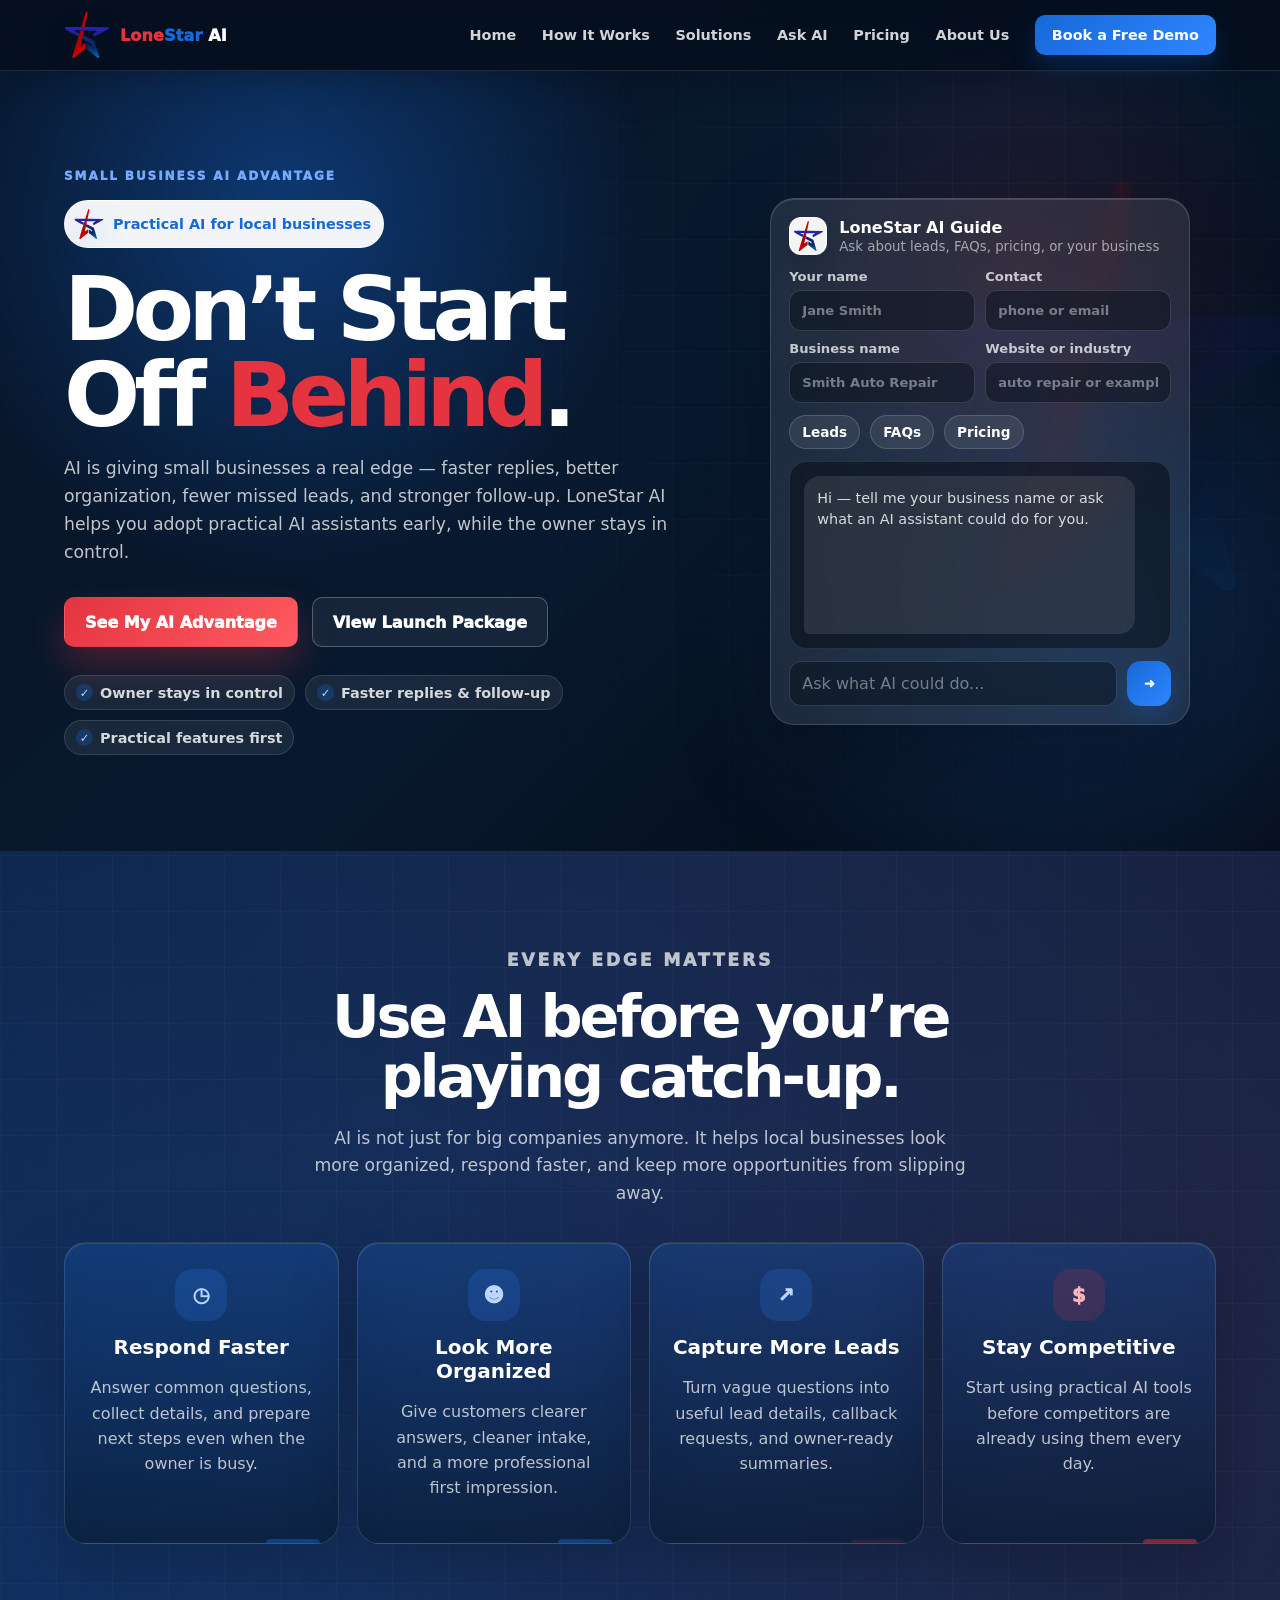
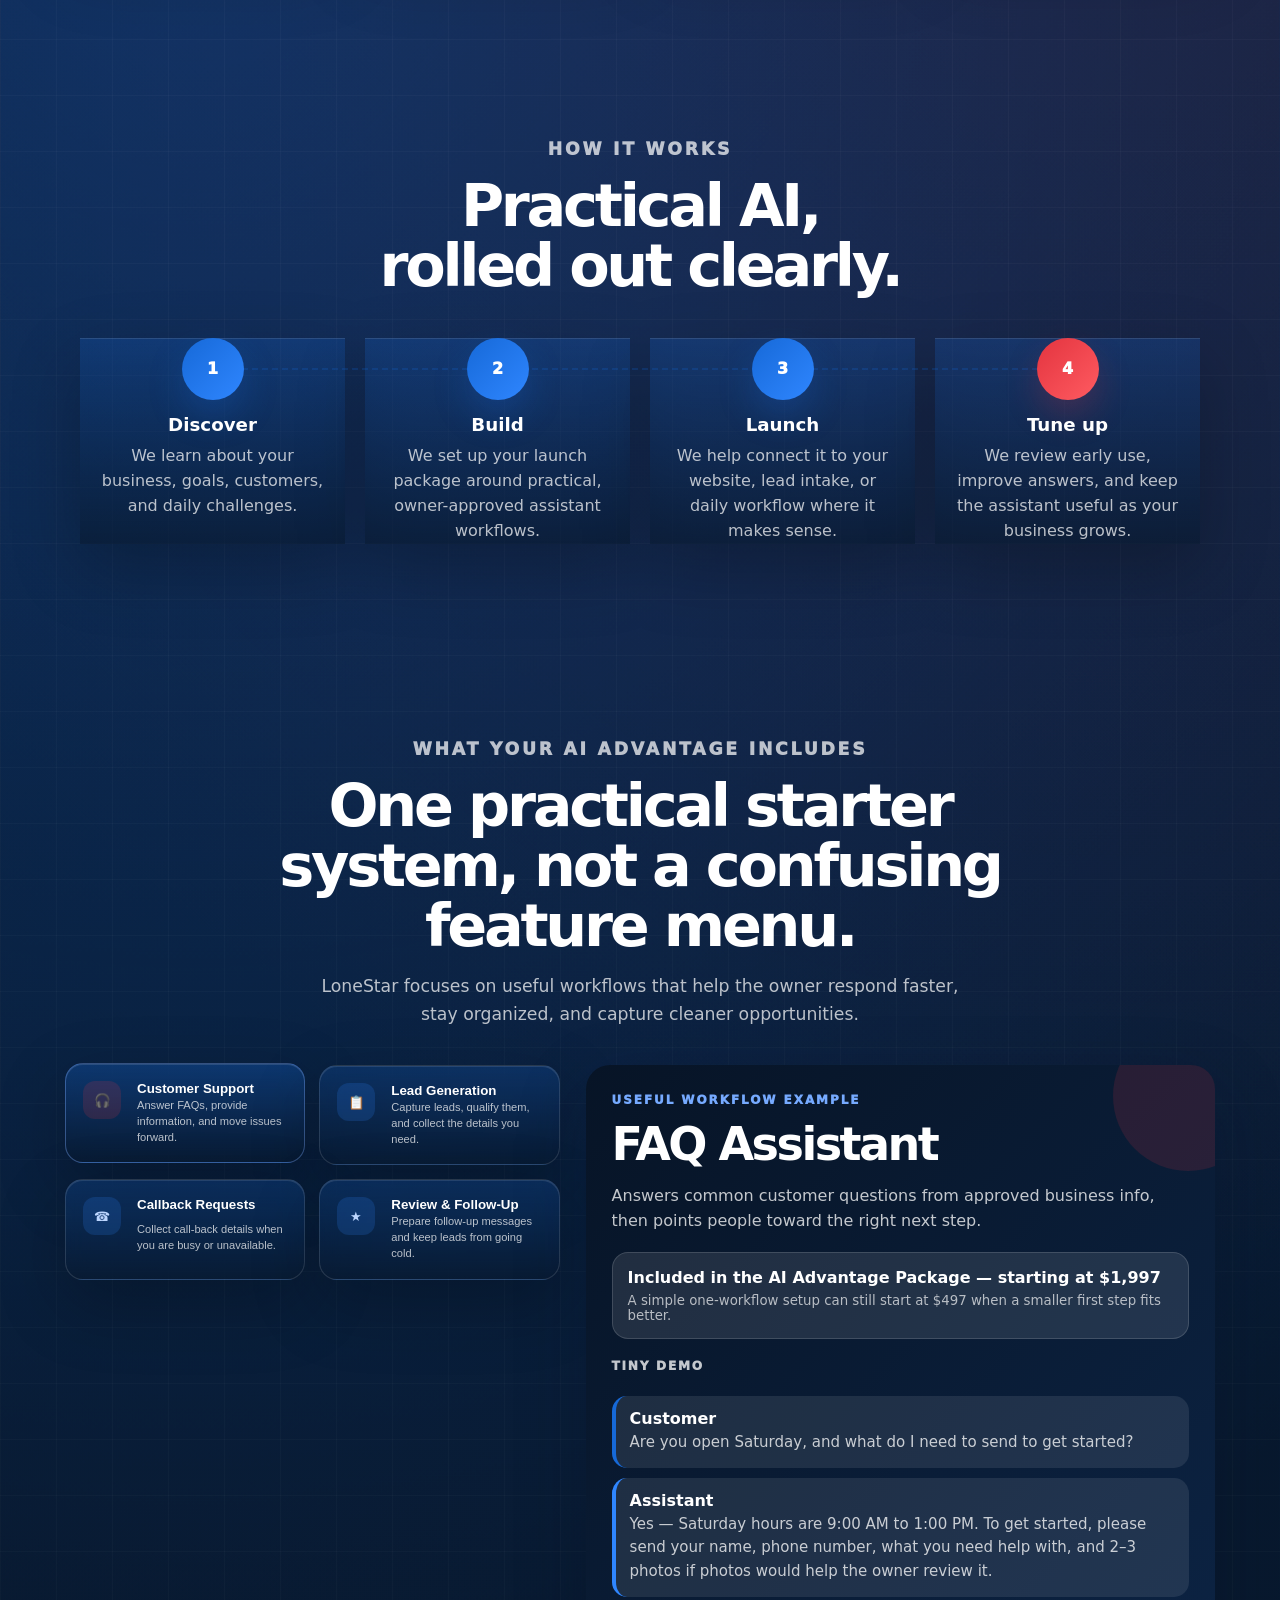
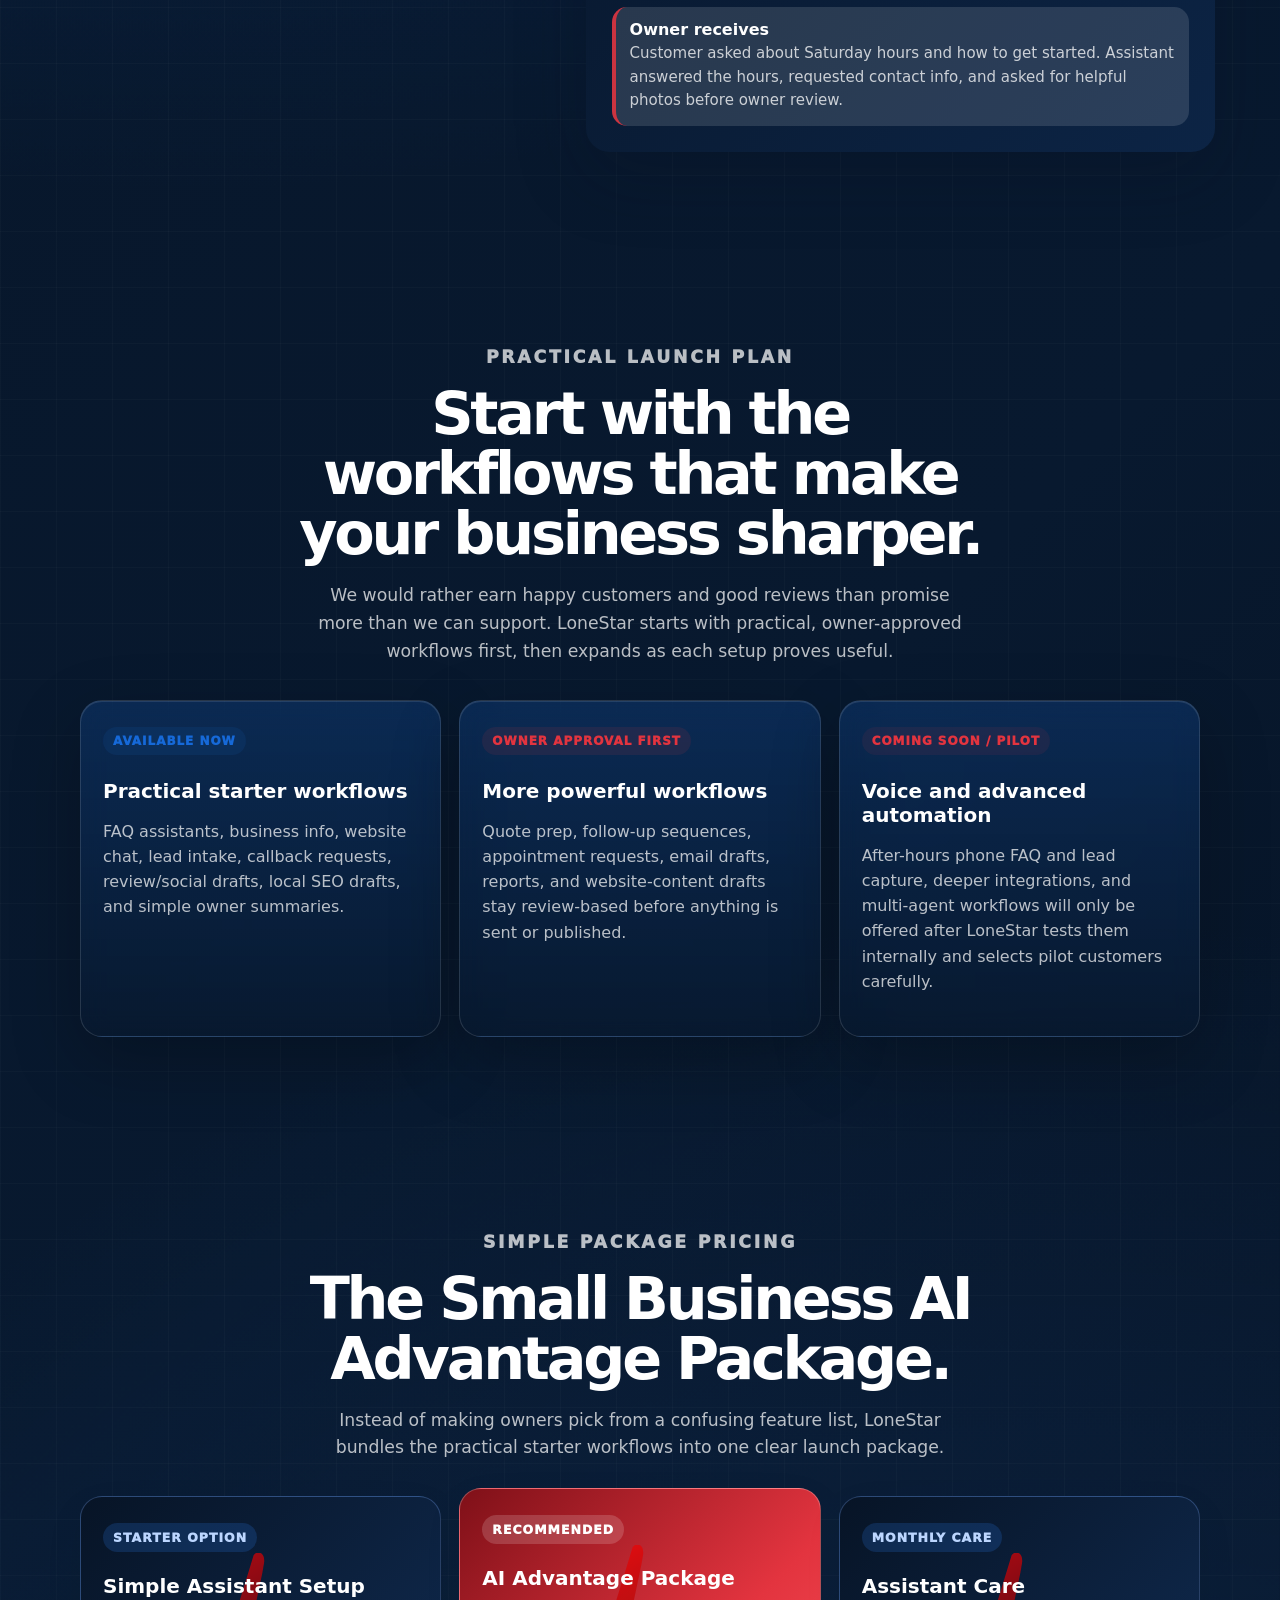
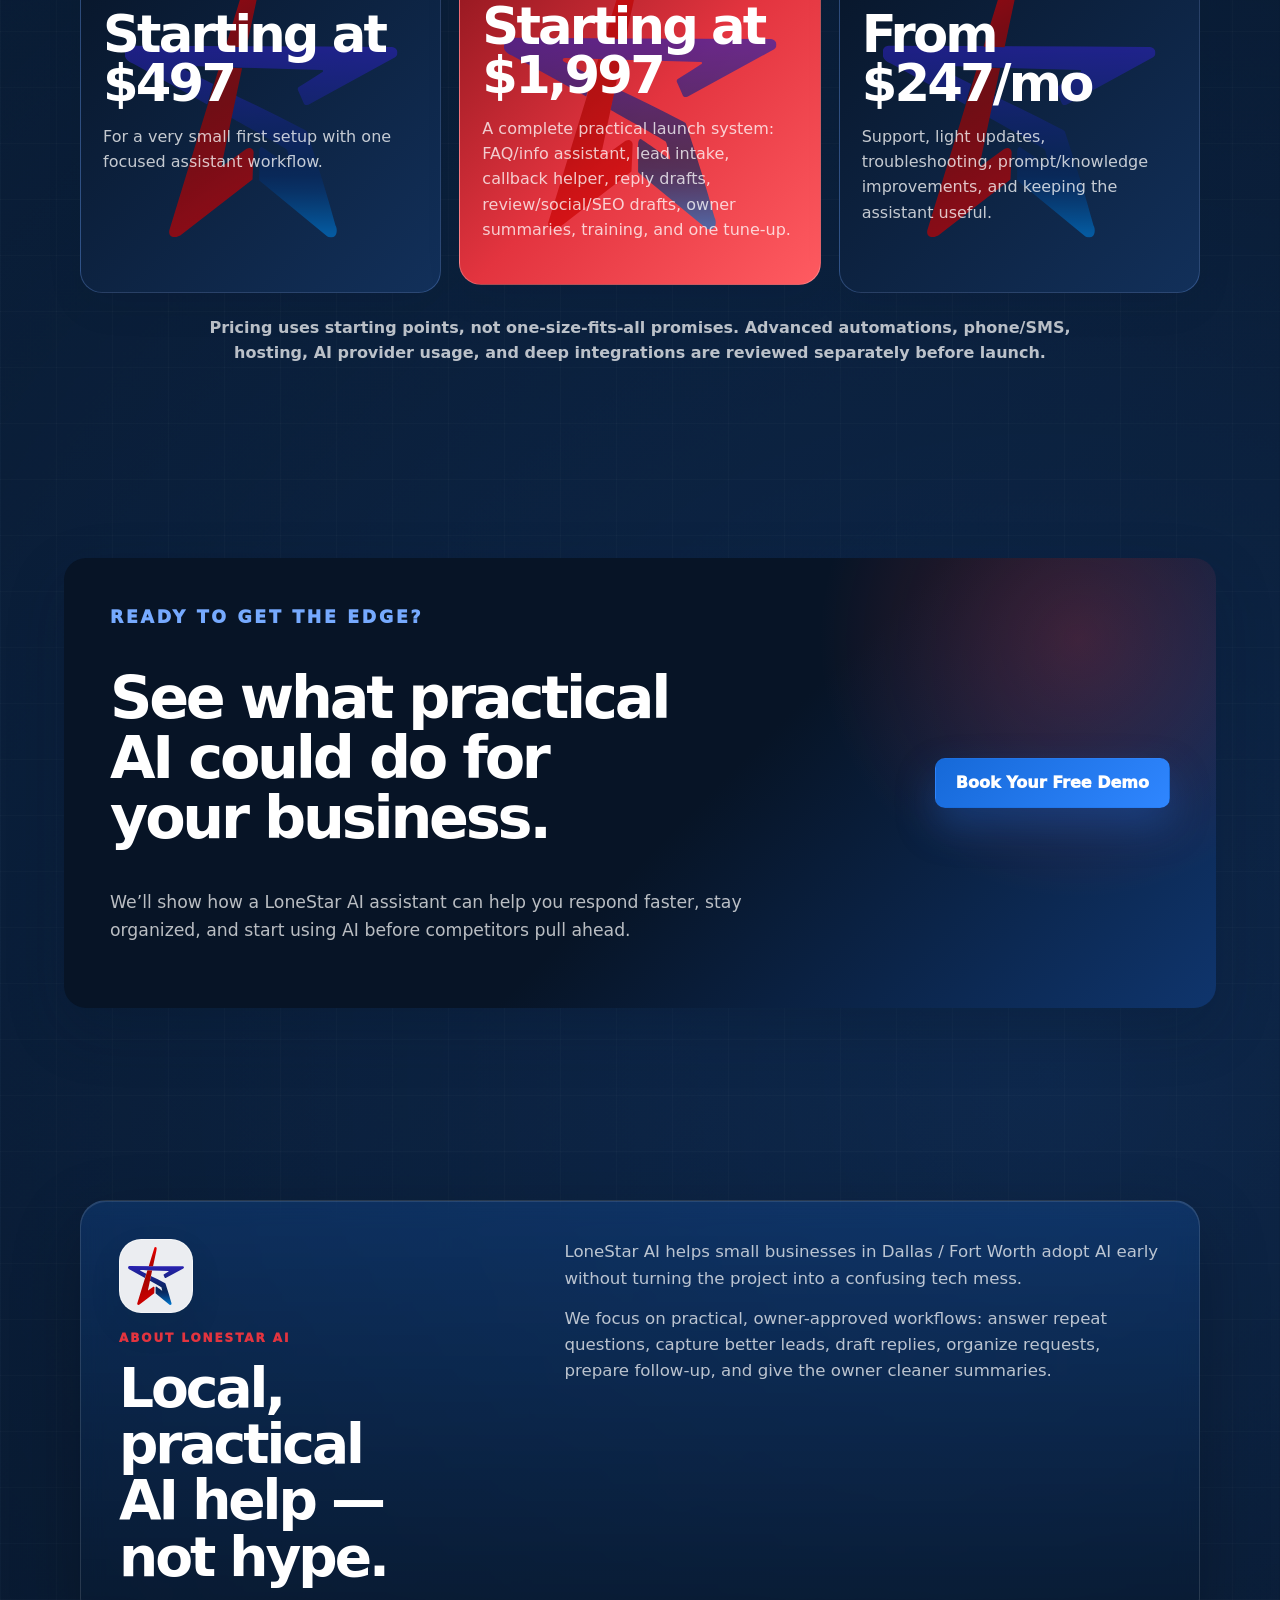
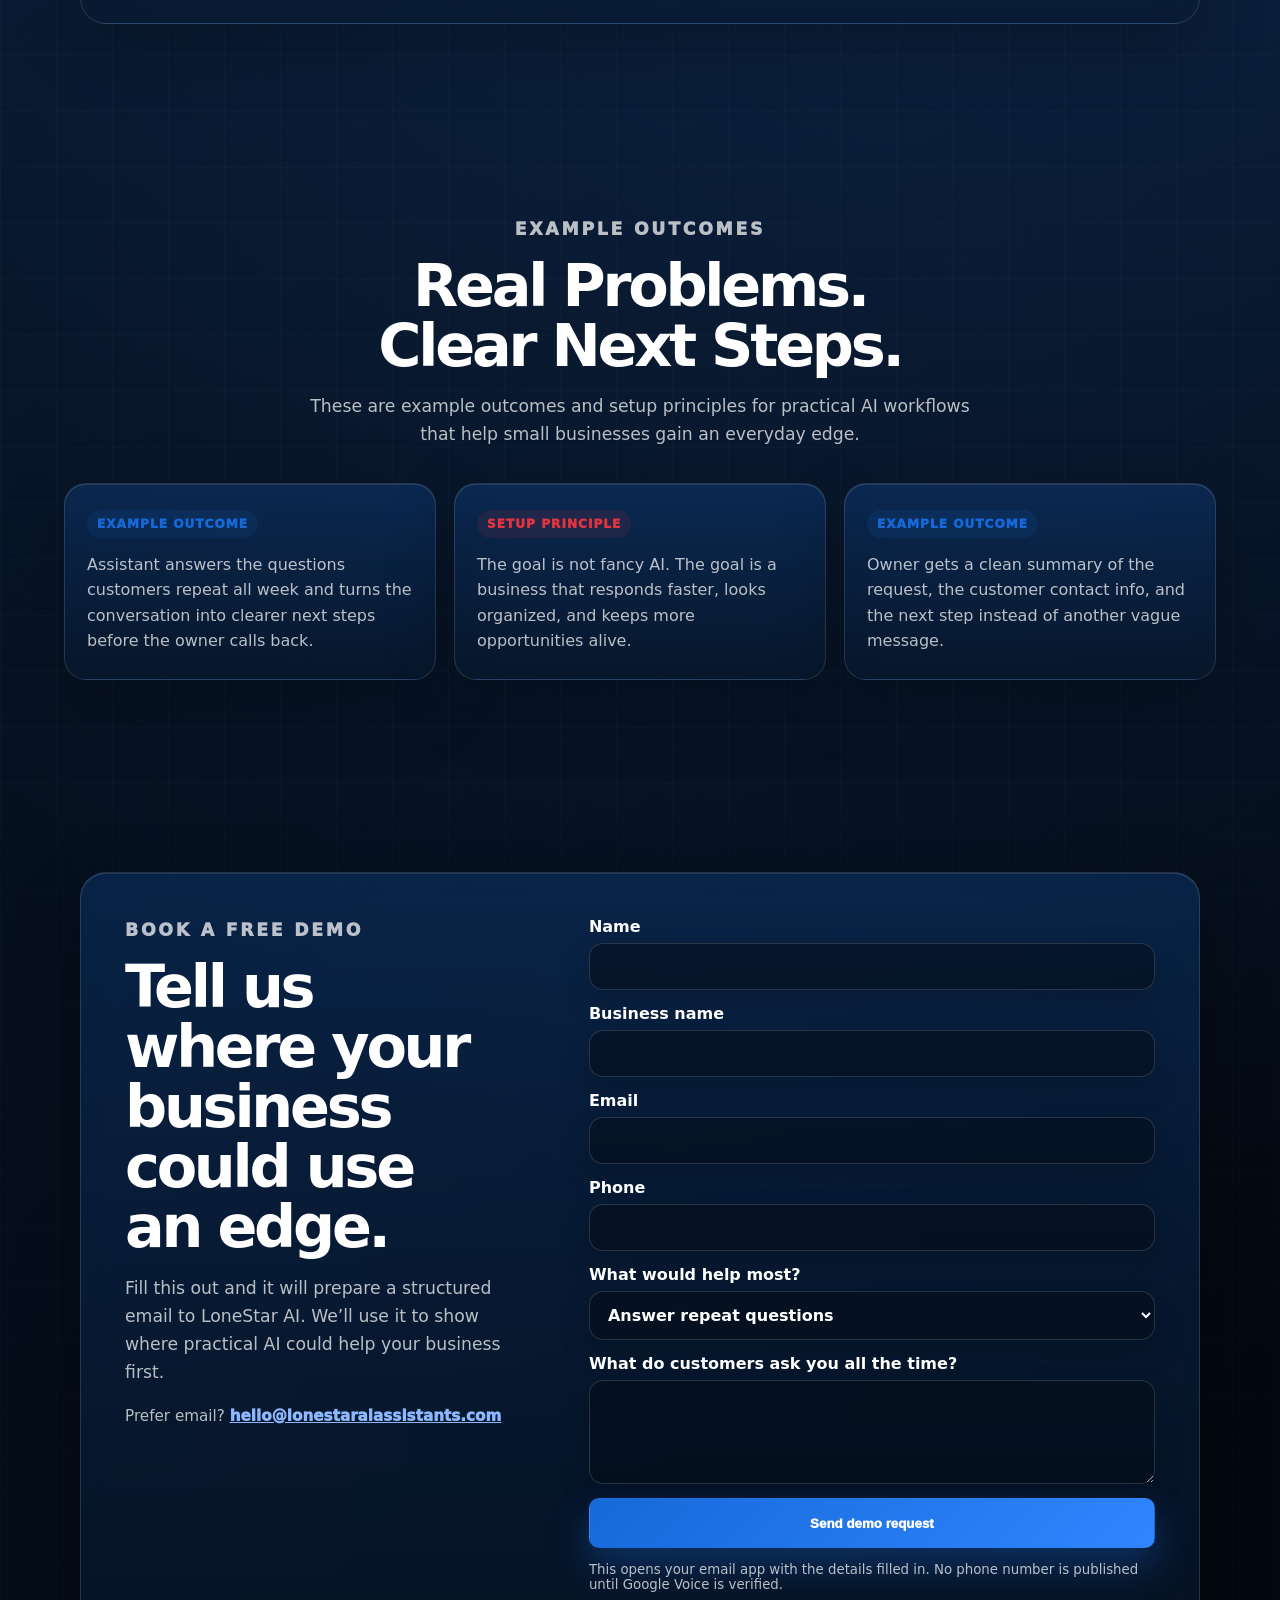
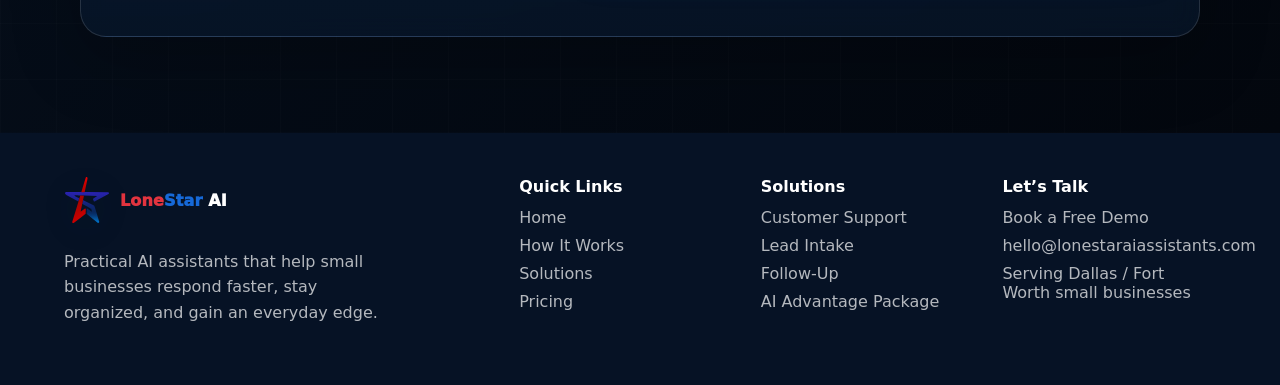
==== index.html @ bc20f902 "Tune pricing logo watermark opacity" ====
<!doctype html>
<html lang="en">
  <head>
    <meta charset="utf-8" />
    <meta name="viewport" content="width=device-width, initial-scale=1" />
    <title>LoneStar AI | Small Business AI Advantage</title>
    <meta name="description" content="LoneStar AI helps local small businesses adopt practical AI assistants early: faster replies, better lead capture, owner-approved drafts, and stronger follow-up." />
    <meta name="theme-color" content="#071426" />
    <meta property="og:title" content="LoneStar AI" />
    <meta property="og:description" content="Small businesses need every advantage. LoneStar AI sets up practical AI assistants that help you respond faster, stay organized, and capture more leads." />
    <meta property="og:type" content="website" />
    <meta property="og:image" content="assets/images/ls-star-rounded-gradient.png" />
    <link rel="stylesheet" href="styles.css?v=20260518-dark-grid-logo65-centered" />
    <script type="application/ld+json">
      {
        "@context": "https://schema.org",
        "@type": "ProfessionalService",
        "name": "LoneStar AI",
        "description": "Small business AI advantage setup for local service businesses, including practical AI assistants, lead intake, FAQ support, owner-approved drafts, follow-up, website chat, and monthly assistant care.",
        "areaServed": ["Dallas", "Fort Worth", "DFW", "North Texas"],
        "url": "https://lonestaraiassistants.com/"
      }
    </script>
  </head>
  <body>
    <header class="site-header">
      <a class="brand" href="#top" aria-label="LoneStar AI home">
        <img src="assets/images/ls-star-rounded-gradient.svg" alt="LoneStar AI logo" />
        <span><span class="brand-lone">Lone</span><span class="brand-star">Star</span> AI</span>
      </a>
      <button class="menu-toggle" type="button" aria-label="Open navigation menu" aria-controls="primary-nav" aria-expanded="false" data-menu-toggle>
        <span></span>
        <span></span>
        <span></span>
      </button>
      <nav id="primary-nav" aria-label="Primary navigation" data-primary-nav>
        <a href="#top">Home</a>
        <a href="#how-it-works">How It Works</a>
        <a href="#solutions">Solutions</a>
        <a href="#ask-lonestar">Ask AI</a>
        <a href="#pricing">Pricing</a>
        <a href="#about">About Us</a>
        <a class="nav-cta" href="#contact">Book a Free Demo</a>
      </nav>
    </header>

    <main id="top">
      <section id="ask-lonestar" class="hero section-pad">
        <div class="hero-grid">
          <div class="hero-copy">
            <p class="eyebrow blue">Small business AI advantage</p>
            <div class="hero-logo-chip"><img src="assets/images/ls-star-rounded-gradient.svg" alt="" aria-hidden="true" /><span>Practical AI for local businesses</span></div>
            <h1>Don’t Start Off <span>Behind</span>.</h1>
            <p class="hero-lede">AI is giving small businesses a real edge — faster replies, better organization, fewer missed leads, and stronger follow-up. LoneStar AI helps you adopt practical AI assistants early, while the owner stays in control.</p>
            <div class="hero-actions">
              <a class="btn primary" href="#contact">See My AI Advantage</a>
              <a class="btn ghost" href="#pricing">View Launch Package</a>
            </div>
            <div class="trust-strip" aria-label="LoneStar launch benefits">
              <span>Owner stays in control</span>
              <span>Faster replies & follow-up</span>
              <span>Practical features first</span>
            </div>
          </div>

          <aside class="assistant-card site-chat hero-chat" aria-label="LoneStar AI website assistant">
            <div class="site-chat-header">
              <span class="spark logo-spark"><img src="assets/images/ls-star-rounded-gradient.svg" alt="" aria-hidden="true" /></span>
              <div><strong>LoneStar AI Guide</strong><small>Ask about leads, FAQs, pricing, or your business</small></div>
            </div>
            <div class="business-context lead-context">
              <label>Your name <input data-chat-name type="text" placeholder="Jane Smith" /></label>
              <label>Contact <input data-chat-contact type="text" placeholder="phone or email" /></label>
              <label>Business name <input data-chat-business type="text" placeholder="Smith Auto Repair" /></label>
              <label>Website or industry <input data-chat-industry type="text" placeholder="auto repair or example.com" /></label>
            </div>
            <div class="quick-prompts hero-prompts" aria-label="Example questions">
              <button type="button" data-chat-prompt="Can you help me with leads?">Leads</button>
              <button type="button" data-chat-prompt="Can an assistant answer customer questions?">FAQs</button>
              <button type="button" data-chat-prompt="How much does it cost?">Pricing</button>
            </div>
            <div class="chat-window" data-chat-window aria-live="polite">
              <div class="chat-bubble assistant">Hi — tell me your business name or ask what an AI assistant could do for you.</div>
            </div>
            <form class="chat-form" data-chat-form>
              <input data-chat-input name="question" autocomplete="off" placeholder="Ask what AI could do..." required />
              <button type="submit" aria-label="Send question">➜</button>
            </form>
          </aside>
        </div>
      </section>

      <section class="section-pad benefits light" aria-label="Why small businesses choose AI">
        <div class="section-heading centered">
          <p class="eyebrow">Every edge matters</p>
          <h2>Use AI before you’re playing catch-up.</h2>
          <p>AI is not just for big companies anymore. It helps local businesses look more organized, respond faster, and keep more opportunities from slipping away.</p>
        </div>
        <div class="benefit-grid four">
          <article>
            <span class="icon">◷</span>
            <h3>Respond Faster</h3>
            <p>Answer common questions, collect details, and prepare next steps even when the owner is busy.</p>
          </article>
          <article>
            <span class="icon">☻</span>
            <h3>Look More Organized</h3>
            <p>Give customers clearer answers, cleaner intake, and a more professional first impression.</p>
          </article>
          <article>
            <span class="icon">↗</span>
            <h3>Capture More Leads</h3>
            <p>Turn vague questions into useful lead details, callback requests, and owner-ready summaries.</p>
          </article>
          <article>
            <span class="icon">$</span>
            <h3>Stay Competitive</h3>
            <p>Start using practical AI tools before competitors are already using them every day.</p>
          </article>
        </div>
      </section>

      <section id="how-it-works" class="section-pad process">
        <div class="section-heading centered">
          <p class="eyebrow">How it works</p>
          <h2>Practical AI, rolled out clearly.</h2>
        </div>
        <ol class="steps-line">
          <li><span>1</span><strong>Discover</strong><p>We learn about your business, goals, customers, and daily challenges.</p></li>
          <li><span>2</span><strong>Build</strong><p>We set up your launch package around practical, owner-approved assistant workflows.</p></li>
          <li><span>3</span><strong>Launch</strong><p>We help connect it to your website, lead intake, or daily workflow where it makes sense.</p></li>
          <li><span>4</span><strong>Tune up</strong><p>We review early use, improve answers, and keep the assistant useful as your business grows.</p></li>
        </ol>
      </section>

      <section id="solutions" class="section-pad solutions light">
        <div class="section-heading centered">
          <p class="eyebrow">What your AI advantage includes</p>
          <h2>One practical starter system, not a confusing feature menu.</h2>
          <p>LoneStar focuses on useful workflows that help the owner respond faster, stay organized, and capture cleaner opportunities.</p>
        </div>

        <div class="mobile-picker" aria-label="Mobile solution picker">
          <label for="pain-select">Choose what you need help with</label>
          <select id="pain-select" data-pain-select>
            <option value="repeat" selected>Customers ask the same questions</option>
            <option value="details">Leads are missing details</option>
            <option value="reply">I miss calls or reply slowly</option>
            <option value="followup">I need help following up</option>
          </select>
        </div>

        <div class="solution-layout">
          <div class="solution-list" role="tablist" aria-label="Common assistant solutions">
            <button type="button" data-pain="repeat" class="solution-item active"><span>🎧</span><strong>Customer Support</strong><small>Answer FAQs, provide information, and move issues forward.</small></button>
            <button type="button" data-pain="details" class="solution-item"><span>📋</span><strong>Lead Generation</strong><small>Capture leads, qualify them, and collect the details you need.</small></button>
            <button type="button" data-pain="reply" class="solution-item"><span>☎</span><strong>Callback Requests</strong><small>Collect call-back details when you are busy or unavailable.</small></button>
            <button type="button" data-pain="followup" class="solution-item"><span>★</span><strong>Review & Follow-Up</strong><small>Prepare follow-up messages and keep leads from going cold.</small></button>
          </div>

          <article class="result-panel" data-solution-card aria-live="polite">
            <p class="eyebrow blue" data-solution-label>Useful workflow example</p>
            <h3 data-solution-title>FAQ Assistant</h3>
            <p data-solution-copy>Answers common customer questions from approved business info, then points people toward the right next step.</p>
            <div class="price-pill"><strong data-solution-price>Included in the AI Advantage Package — starting at $1,997</strong><small data-solution-note>A simple one-workflow setup can still start at $497 when a smaller first step fits better.</small></div>
            <div class="demo-snippet" id="examples">
              <p class="card-label">Tiny demo</p>
              <div class="chat-row customer"><strong>Customer</strong><p data-demo-customer>Are you open Saturday, and what do I need to send to get started?</p></div>
              <div class="chat-row assistant"><strong>Assistant</strong><p data-demo-assistant>Yes — Saturday hours are 9:00 AM to 1:00 PM. To get started, please send your name, phone number, what you need help with, and 2–3 photos if photos would help the owner review it.</p></div>
              <div class="owner-summary"><strong>Owner receives</strong><p data-demo-owner>Customer asked about Saturday hours and how to get started. Assistant answered the hours, requested contact info, and asked for helpful photos before owner review.</p></div>
            </div>
          </article>
        </div>
      </section>

      <section class="section-pad roadmap light" id="roadmap">
        <div class="section-heading centered">
          <p class="eyebrow">Practical launch plan</p>
          <h2>Start with the workflows that make your business sharper.</h2>
          <p>We would rather earn happy customers and good reviews than promise more than we can support. LoneStar starts with practical, owner-approved workflows first, then expands as each setup proves useful.</p>
        </div>
        <div class="roadmap-grid">
          <article>
            <span class="status-pill live">Available now</span>
            <h3>Practical starter workflows</h3>
            <p>FAQ assistants, business info, website chat, lead intake, callback requests, review/social drafts, local SEO drafts, and simple owner summaries.</p>
          </article>
          <article>
            <span class="status-pill review">Owner approval first</span>
            <h3>More powerful workflows</h3>
            <p>Quote prep, follow-up sequences, appointment requests, email drafts, reports, and website-content drafts stay review-based before anything is sent or published.</p>
          </article>
          <article>
            <span class="status-pill soon">Coming soon / pilot</span>
            <h3>Voice and advanced automation</h3>
            <p>After-hours phone FAQ and lead capture, deeper integrations, and multi-agent workflows will only be offered after LoneStar tests them internally and selects pilot customers carefully.</p>
          </article>
        </div>
      </section>

      <section id="pricing" class="section-pad pricing">
        <div class="section-heading centered">
          <p class="eyebrow">Simple package pricing</p>
          <h2>The Small Business AI Advantage Package.</h2>
          <p>Instead of making owners pick from a confusing feature list, LoneStar bundles the practical starter workflows into one clear launch package.</p>
        </div>
        <div class="pricing-grid">
          <article>
            <span>Starter option</span>
            <h3>Simple Assistant Setup</h3>
            <strong>Starting at $497</strong>
            <p>For a very small first setup with one focused assistant workflow.</p>
          </article>
          <article class="featured-price">
            <span>Recommended</span>
            <h3>AI Advantage Package</h3>
            <strong>Starting at $1,997</strong>
            <p>A complete practical launch system: FAQ/info assistant, lead intake, callback helper, reply drafts, review/social/SEO drafts, owner summaries, training, and one tune-up.</p>
          </article>
          <article>
            <span>Monthly care</span>
            <h3>Assistant Care</h3>
            <strong>From $247/mo</strong>
            <p>Support, light updates, troubleshooting, prompt/knowledge improvements, and keeping the assistant useful.</p>
          </article>
        </div>
        <p class="pricing-footnote">Pricing uses starting points, not one-size-fits-all promises. Advanced automations, phone/SMS, hosting, AI provider usage, and deep integrations are reviewed separately before launch.</p>
      </section>

      <section class="section-pad cta-band">
        <div>
          <p class="eyebrow blue">Ready to get the edge?</p>
          <h2>See what practical AI could do for your business.</h2>
          <p>We’ll show how a LoneStar AI assistant can help you respond faster, stay organized, and start using AI before competitors pull ahead.</p>
          <a class="btn primary" href="#contact">Book Your Free Demo</a>
        </div>
      </section>

      <section class="section-pad about-section light" id="about">
        <div class="about-grid">
          <div>
            <div class="about-mark"><img src="assets/images/ls-star-rounded-gradient.svg" alt="LoneStar AI logo" /></div>
            <p class="eyebrow">About LoneStar AI</p>
            <h2>Local, practical AI help — not hype.</h2>
          </div>
          <div class="about-copy">
            <p>LoneStar AI helps small businesses in Dallas / Fort Worth adopt AI early without turning the project into a confusing tech mess.</p>
            <p>We focus on practical, owner-approved workflows: answer repeat questions, capture better leads, draft replies, organize requests, prepare follow-up, and give the owner cleaner summaries.</p>
          </div>
        </div>
      </section>

      <section class="section-pad testimonials light">
        <div class="section-heading centered">
          <p class="eyebrow">Example outcomes</p>
          <h2>Real Problems. Clear Next Steps.</h2>
          <p>These are example outcomes and setup principles for practical AI workflows that help small businesses gain an everyday edge.</p>
        </div>
        <div class="testimonial-grid">
          <article><span>Example outcome</span><p>Assistant answers the questions customers repeat all week and turns the conversation into clearer next steps before the owner calls back.</p></article>
          <article><span>Setup principle</span><p>The goal is not fancy AI. The goal is a business that responds faster, looks organized, and keeps more opportunities alive.</p></article>
          <article><span>Example outcome</span><p>Owner gets a clean summary of the request, the customer contact info, and the next step instead of another vague message.</p></article>
        </div>
      </section>

      <section id="contact" class="section-pad contact">
        <div class="contact-card">
          <div>
            <p class="eyebrow">Book a free demo</p>
            <h2>Tell us where your business could use an edge.</h2>
            <p>Fill this out and it will prepare a structured email to LoneStar AI. We’ll use it to show where practical AI could help your business first.</p>
            <p class="contact-note">Prefer email? <a href="mailto:hello@lonestaraiassistants.com">hello@lonestaraiassistants.com</a></p>
          </div>
          <form class="lead-form" data-lead-form>
            <label>Name <input name="name" autocomplete="name" required /></label>
            <label>Business name <input name="business" autocomplete="organization" /></label>
            <label>Email <input name="email" type="email" autocomplete="email" required /></label>
            <label>Phone <input name="phone" type="tel" autocomplete="tel" /></label>
            <label>What would help most?
              <select name="need">
                <option>Answer repeat questions</option>
                <option>Capture better leads</option>
                <option>Reply faster / callback requests</option>
                <option>Quote prep or follow-up</option>
                <option>Not sure yet</option>
              </select>
            </label>
            <label>What do customers ask you all the time? <textarea name="notes" rows="4"></textarea></label>
            <button class="btn primary" type="submit">Send demo request</button>
            <small>This opens your email app with the details filled in. No phone number is published until Google Voice is verified.</small>
          </form>
        </div>
      </section>
    </main>

    <footer class="site-footer">
      <div class="footer-brand">
        <a class="brand" href="#top" aria-label="LoneStar AI home">
          <img src="assets/images/ls-star-rounded-gradient.svg" alt="LoneStar AI logo" />
          <span><span class="brand-lone">Lone</span><span class="brand-star">Star</span> AI</span>
        </a>
        <p>Practical AI assistants that help small businesses respond faster, stay organized, and gain an everyday edge.</p>
      </div>
      <div>
        <h3>Quick Links</h3>
        <a href="#top">Home</a>
        <a href="#how-it-works">How It Works</a>
        <a href="#solutions">Solutions</a>
        <a href="#pricing">Pricing</a>
      </div>
      <div>
        <h3>Solutions</h3>
        <a href="#solutions">Customer Support</a>
        <a href="#solutions">Lead Intake</a>
        <a href="#solutions">Follow-Up</a>
        <a href="#pricing">AI Advantage Package</a>
      </div>
      <div>
        <h3>Let’s Talk</h3>
        <a href="#contact">Book a Free Demo</a>
        <a href="mailto:hello@lonestaraiassistants.com">hello@lonestaraiassistants.com</a>
        <span>Serving Dallas / Fort Worth small businesses</span>
      </div>
    </footer>

    <script src="assets/js/guided-selector.js?v=20260517-guide-capture" defer></script>
  </body>
</html>
---- styles.css ----
:root {
  --navy: #071426;
  --navy-2: #0b1d37;
  --navy-3: #102b52;
  --blue: #1669d8;
  --blue-2: #2f86ff;
  --red: #e3343f;
  --red-2: #ff5b61;
  --ink: #142033;
  --muted: #66738a;
  --soft: #f4f8ff;
  --card: #ffffff;
  --line: rgba(20, 32, 51, .12);
  --shadow: 0 18px 55px rgba(7, 20, 38, .10);
}

* { box-sizing: border-box; }
html { scroll-behavior: smooth; overflow-x: hidden; }
body {
  margin: 0;
  font-family: Inter, ui-sans-serif, system-ui, -apple-system, BlinkMacSystemFont, "Segoe UI", sans-serif;
  color: white;
  background:
    radial-gradient(circle at 18% 8%, rgba(22,105,216,.38), transparent 28%),
    radial-gradient(circle at 86% 18%, rgba(227,52,63,.12), transparent 22%),
    radial-gradient(circle at 82% 78%, rgba(47,134,255,.22), transparent 30%),
    linear-gradient(135deg, #071426 0%, #08192f 50%, #03070e 100%);
  overflow-x: hidden;
}
a { color: inherit; }

.site-header {
  position: sticky;
  top: 0;
  z-index: 50;
  display: flex;
  align-items: center;
  justify-content: space-between;
  gap: 24px;
  padding: 12px clamp(18px, 5vw, 72px);
  background: rgba(4, 10, 20, .82);
  color: white;
  backdrop-filter: blur(16px);
  border-bottom: 1px solid rgba(255,255,255,.11);
  box-shadow: 0 8px 28px rgba(0,0,0,.20);
}
.brand {
  display: flex;
  align-items: center;
  gap: 10px;
  text-decoration: none;
  font-weight: 950;
  letter-spacing: .01em;
  color: white;
  white-space: nowrap;
}
.brand img { width: 46px; height: 46px; object-fit: contain; filter: drop-shadow(0 6px 14px rgba(7,20,38,.14)); }
.brand-lone { color: var(--red); }
.brand-star { color: var(--blue); }
.site-header nav { display: flex; align-items: center; gap: clamp(12px, 2vw, 26px); font-size: .9rem; font-weight: 850; }
.site-header nav a { text-decoration: none; opacity: .82; }
.site-header nav a:hover { opacity: 1; color: var(--blue); }
.nav-cta { background: linear-gradient(135deg, var(--blue), var(--blue-2)); color: #fff !important; padding: 12px 17px; border-radius: 10px; box-shadow: 0 12px 26px rgba(22,105,216,.24); opacity: 1 !important; }
.menu-toggle {
  display: none;
  align-items: center;
  justify-content: center;
  flex-direction: column;
  gap: 6px;
  width: 46px;
  height: 46px;
  border: 1px solid rgba(7,20,38,.12);
  border-radius: 14px;
  background: #fff;
  box-shadow: 0 10px 24px rgba(7,20,38,.08);
  cursor: pointer;
  padding: 11px;
}
.menu-toggle span {
  display: block;
  height: 2px;
  width: 22px;
  border-radius: 999px;
  background: var(--navy);
  transition: transform .2s ease, opacity .2s ease;
}
.site-header.menu-open .menu-toggle span:nth-child(1) { transform: translateY(8px) rotate(45deg); }
.site-header.menu-open .menu-toggle span:nth-child(2) { opacity: 0; }
.site-header.menu-open .menu-toggle span:nth-child(3) { transform: translateY(-8px) rotate(-45deg); }

.section-pad { padding: clamp(58px, 8vw, 96px) clamp(18px, 5vw, 72px); }
.light { background: transparent; }
.hero {
  color: white;
  background:
    radial-gradient(circle at 22% 18%, rgba(22,105,216,.42), transparent 31%),
    radial-gradient(circle at 80% 25%, rgba(227,52,63,.12), transparent 23%),
    radial-gradient(circle at 86% 72%, rgba(47,134,255,.22), transparent 32%),
    linear-gradient(135deg, #071426 0%, #08192f 50%, #03070e 100%);
  position: relative;
  overflow: hidden;
}
.hero::before {
  content: '';
  position: absolute;
  right: clamp(-70px, -4vw, -20px);
  top: clamp(44px, 10vw, 110px);
  width: clamp(230px, 32vw, 430px);
  aspect-ratio: 1;
  background: url('assets/images/ls-star-rounded-gradient.svg') center / contain no-repeat;
  opacity: .075;
  filter: drop-shadow(0 34px 70px rgba(22,105,216,.24));
  pointer-events: none;
}
.hero::after {
  content: '';
  position: absolute;
  inset: 0;
  pointer-events: none;
  background-image:
    linear-gradient(rgba(255,255,255,.035) 1px, transparent 1px),
    linear-gradient(90deg, rgba(255,255,255,.035) 1px, transparent 1px);
  background-size: 56px 56px;
  mask-image: radial-gradient(circle at 75% 35%, #000 0%, transparent 62%);
}
.hero-grid {
  position: relative;
  z-index: 1;
  display: grid;
  grid-template-columns: minmax(0, 1.05fr) minmax(320px, .82fr);
  align-items: center;
  gap: clamp(34px, 6vw, 92px);
  max-width: 1220px;
  margin: 0 auto;
}
.eyebrow { margin: 0 0 12px; text-transform: uppercase; letter-spacing: .16em; font-size: .75rem; font-weight: 950; color: var(--red); }
.eyebrow.blue { color: #76aaff; }
.hero h1 {
  margin: 0;
  max-width: 760px;
  font-size: clamp(3rem, 7vw, 6.3rem);
  line-height: .96;
  letter-spacing: -.065em;
  text-wrap: balance;
}
.hero h1 span { color: var(--red); }
.hero-logo-chip {
  display: inline-flex;
  align-items: center;
  gap: 9px;
  margin: 2px 0 18px;
  padding: 8px 12px 8px 9px;
  border: 1px solid rgba(255,255,255,.88);
  border-radius: 999px;
  background: rgba(255,255,255,.95);
  color: var(--blue);
  font-weight: 900;
  font-size: .9rem;
}
.hero-logo-chip img { width: 30px; height: 30px; filter: drop-shadow(0 8px 16px rgba(22,105,216,.24)); }
.hero-lede, .section-heading p, .cta-band p, .contact-card p { font-size: clamp(1.03rem, 1.35vw, 1.18rem); line-height: 1.62; color: rgba(255,255,255,.75); max-width: 660px; }
.hero-actions { display: flex; flex-wrap: wrap; gap: 14px; margin-top: 30px; }
.btn {
  display: inline-flex;
  align-items: center;
  justify-content: center;
  min-height: 50px;
  padding: 0 20px;
  border-radius: 10px;
  text-decoration: none;
  font-weight: 950;
  border: 1px solid transparent;
  cursor: pointer;
}
.btn.primary { background: linear-gradient(135deg, var(--blue), var(--blue-2)); color: white; box-shadow: 0 18px 38px rgba(22,105,216,.34); }
.hero-actions .btn.primary { background: linear-gradient(135deg, var(--red), var(--red-2)); box-shadow: 0 18px 38px rgba(227,52,63,.30); }
.btn.primary:hover { transform: translateY(-1px); }
.btn.ghost { color: white; border-color: rgba(255,255,255,.26); background: rgba(255,255,255,.06); }
.trust-strip { display: flex; gap: 10px; flex-wrap: wrap; margin-top: 28px; }
.trust-strip span { display: inline-flex; align-items: center; gap: 7px; border: 1px solid rgba(255,255,255,.12); background: rgba(255,255,255,.07); color: rgba(255,255,255,.82); font-weight: 850; font-size: .9rem; padding: 8px 11px; border-radius: 999px; }
.trust-strip span::before { content: '✓'; display: inline-grid; place-items: center; width: 17px; height: 17px; border-radius: 999px; background: rgba(22,105,216,.28); color: #bcd6ff; font-size: .72rem; margin-right: 0; }

.assistant-card {
  justify-self: center;
  width: min(420px, 100%);
  padding: 24px;
  border-radius: 20px;
  background: linear-gradient(180deg, rgba(22,105,216,.34), rgba(8,25,47,.66));
  border: 1px solid rgba(255,255,255,.14);
  box-shadow: 0 34px 90px rgba(0,0,0,.36), inset 0 1px 0 rgba(255,255,255,.16);
  backdrop-filter: blur(12px);
}
.assistant-top { display: flex; align-items: center; gap: 10px; margin-bottom: 18px; }
.spark { display: inline-grid; place-items: center; width: 38px; height: 38px; border-radius: 12px; background: rgba(22,105,216,.34); color: #bcd6ff; }
.logo-spark { background: rgba(255,255,255,.95); border: 1px solid rgba(255,255,255,.72); box-shadow: 0 10px 22px rgba(0,0,0,.14); overflow: hidden; }
.logo-spark img { width: 30px; height: 30px; object-fit: contain; }
.mini-message, .ask-bar { border: 1px solid rgba(255,255,255,.12); background: rgba(4,10,20,.42); border-radius: 14px; padding: 12px 14px; color: rgba(255,255,255,.78); }
.task-list { display: grid; gap: 10px; margin: 14px 0; }
.task-list div { display: grid; grid-template-columns: 40px 1fr; column-gap: 10px; align-items: center; padding: 11px; border-radius: 14px; background: rgba(255,255,255,.10); border: 1px solid rgba(255,255,255,.11); }
.task-list span { grid-row: span 2; display: inline-grid; place-items: center; width: 36px; height: 36px; border-radius: 10px; background: rgba(47,134,255,.18); color: #bcd6ff; font-weight: 950; }
.task-list strong { font-size: .92rem; }
.task-list small { color: rgba(255,255,255,.62); }
.ask-bar { display: flex; align-items: center; justify-content: space-between; padding: 9px 9px 9px 14px; }
.ask-bar button { border: 0; width: 34px; height: 34px; border-radius: 999px; background: var(--blue); color: white; font-weight: 950; }

.section-heading { max-width: 860px; margin: 0 auto; }
.centered { text-align: center; }
.section-heading h2, .cta-band h2, .contact-card h2 {
  margin: 0;
  color: var(--navy);
  font-size: clamp(2rem, 4.6vw, 3.9rem);
  line-height: 1.02;
  letter-spacing: -.055em;
  text-wrap: balance;
}
.section-heading p { color: var(--muted); margin-left: auto; margin-right: auto; }

.benefit-grid { display: grid; gap: 18px; margin-top: 34px; }
.benefit-grid.four { grid-template-columns: repeat(4, 1fr); }
.benefit-grid article, .pricing-grid article, .testimonial-grid blockquote, .testimonial-grid article, .roadmap-grid article {
  border: 1px solid var(--line);
  border-radius: 22px;
  background: var(--card);
  box-shadow: 0 14px 40px rgba(7,20,38,.06);
  padding: 26px 22px;
  text-align: center;
}
.icon { display: inline-grid; place-items: center; width: 52px; height: 52px; border-radius: 18px; background: #eaf3ff; color: var(--blue); font-weight: 950; font-size: 1.25rem; }
.benefit-grid article { position: relative; overflow: hidden; }
.benefit-grid article::after { content: ''; position: absolute; inset: auto 18px 0 auto; width: 54px; height: 4px; border-radius: 999px 999px 0 0; background: rgba(22,105,216,.42); }
.benefit-grid article:nth-child(3)::after, .benefit-grid article:nth-child(4) .icon { background: rgba(227,52,63,.12); color: var(--red); }
.benefit-grid article:nth-child(4)::after { background: rgba(227,52,63,.50); }
h3 { margin: 14px 0 8px; color: var(--navy); font-size: 1.25rem; }
p { line-height: 1.58; }
.benefit-grid p, .pricing-grid p, .testimonial-grid blockquote, .lead-form small { color: var(--muted); }

.process { background: linear-gradient(180deg, #f4f8ff, #eaf2ff); }
.steps-line {
  list-style: none;
  padding: 0;
  margin: 42px auto 0;
  max-width: 1120px;
  display: grid;
  grid-template-columns: repeat(4, 1fr);
  gap: 20px;
  position: relative;
}
.steps-line::before { content: ''; position: absolute; left: 10%; right: 10%; top: 30px; border-top: 2px dashed rgba(22,105,216,.25); }
.steps-line li { text-align: center; position: relative; z-index: 1; }
.steps-line span { display: inline-grid; place-items: center; width: 62px; height: 62px; border-radius: 999px; background: linear-gradient(135deg, var(--blue), var(--blue-2)); color: white; font-weight: 950; box-shadow: 0 16px 34px rgba(22,105,216,.26); margin-bottom: 14px; }
.steps-line li:nth-child(4) span { background: linear-gradient(135deg, var(--red), var(--red-2)); box-shadow: 0 16px 34px rgba(227,52,63,.22); }
.steps-line strong { display: block; color: var(--navy); font-size: 1.14rem; }
.steps-line p { color: var(--muted); margin: 8px auto 0; max-width: 230px; }

.solutions { background: #fff; }
.mobile-picker { display: none; max-width: 680px; margin: 28px auto 0; }
.mobile-picker label { display: grid; gap: 8px; color: var(--navy); font-weight: 950; text-align: left; }
.mobile-picker select, .lead-form input, .lead-form select, .lead-form textarea {
  width: 100%;
  border: 1px solid rgba(20,32,51,.16);
  border-radius: 14px;
  padding: 13px 14px;
  font: inherit;
  color: var(--ink);
  background: white;
  box-shadow: 0 8px 24px rgba(7,20,38,.04);
}
.solution-layout { display: grid; grid-template-columns: minmax(320px, .88fr) minmax(0, 1.12fr); gap: 26px; max-width: 1150px; margin: 36px auto 0; align-items: start; }
.solution-list { display: grid; grid-template-columns: 1fr 1fr; gap: 14px; }
.solution-item {
  cursor: pointer;
  display: grid;
  grid-template-columns: 42px 1fr;
  text-align: left;
  gap: 2px 12px;
  align-items: start;
  border: 1px solid var(--line);
  border-radius: 18px;
  background: #fff;
  padding: 17px;
  box-shadow: 0 12px 32px rgba(7,20,38,.055);
  transition: .18s ease;
}
.solution-item:hover, .solution-item.active { border-color: rgba(22,105,216,.36); box-shadow: 0 18px 42px rgba(7,20,38,.10); transform: translateY(-2px); }
.solution-item.active { background: linear-gradient(135deg, #fff, #eef6ff); }
.solution-item.active span { background: rgba(227,52,63,.12); color: var(--red); }
.solution-item span { grid-row: span 2; display: inline-grid; place-items: center; width: 38px; height: 38px; border-radius: 12px; background: #eaf3ff; color: var(--blue); }
.solution-item strong { color: var(--navy); }
.solution-item small { color: var(--muted); line-height: 1.42; }
.result-panel { position: relative; overflow: hidden; padding: 26px; border-radius: 24px; background: linear-gradient(135deg, var(--navy), #0c2445); color: white; box-shadow: 0 24px 72px rgba(7,20,38,.22); }
.result-panel::after { content: ''; position: absolute; width: 150px; height: 150px; right: -48px; top: -44px; border-radius: 999px; background: rgba(227,52,63,.14); pointer-events: none; }
.result-panel > * { position: relative; z-index: 1; }
.result-panel h3 { color: white; font-size: clamp(2rem, 3.6vw, 3.25rem); letter-spacing: -.055em; line-height: .98; margin: 4px 0 12px; }
.result-panel p { color: rgba(255,255,255,.76); }
.price-pill { display: grid; gap: 6px; margin: 18px 0; padding: 15px; border-radius: 16px; background: rgba(255,255,255,.10); border: 1px solid rgba(255,255,255,.14); }
.price-pill strong { color: white; }
.price-pill small { color: rgba(255,255,255,.68); }
.card-label { margin: 0 0 10px; color: #8db8ff; text-transform: uppercase; letter-spacing: .14em; font-weight: 950; font-size: .76rem; }
.demo-snippet { display: grid; gap: 10px; margin-top: 18px; }
.chat-row, .owner-summary { border-radius: 15px; background: rgba(255,255,255,.09); padding: 13px 14px; border-left: 4px solid var(--blue); }
.chat-row.assistant { border-left-color: var(--blue-2); }
.owner-summary { border-left-color: rgba(227,52,63,.88); background: rgba(255,255,255,.13); }
.chat-row strong, .owner-summary strong { display: block; color: white; margin-bottom: 3px; }
.chat-row p, .owner-summary p { margin: 0; font-size: .94rem; }

.ask-ai {
  background:
    radial-gradient(circle at 18% 20%, rgba(22,105,216,.34), transparent 30%),
    radial-gradient(circle at 88% 24%, rgba(227,52,63,.22), transparent 26%),
    linear-gradient(135deg, #071426, #0b1d37 54%, #061225);
  color: white;
}
.ask-ai-grid {
  display: grid;
  grid-template-columns: minmax(0, .9fr) minmax(340px, 1.1fr);
  gap: clamp(28px, 5vw, 72px);
  align-items: center;
  max-width: 1180px;
  margin: 0 auto;
}
.ask-ai h2 { margin: 0; font-size: clamp(2.05rem, 4.5vw, 4rem); line-height: 1.02; letter-spacing: -.055em; text-wrap: balance; }
.ask-ai-copy p { color: rgba(255,255,255,.74); font-size: 1.06rem; line-height: 1.62; }
.quick-prompts { display: flex; flex-wrap: wrap; gap: 10px; margin: 24px 0; }
.quick-prompts button {
  border: 1px solid rgba(255,255,255,.16);
  border-radius: 999px;
  background: rgba(255,255,255,.08);
  color: white;
  padding: 10px 13px;
  font: inherit;
  font-size: .92rem;
  font-weight: 850;
  cursor: pointer;
}
.quick-prompts button:hover { background: rgba(47,134,255,.22); border-color: rgba(125,171,255,.42); }
.ask-ai-note { font-size: .92rem !important; color: rgba(255,255,255,.58) !important; }
.site-chat {
  border: 1px solid rgba(255,255,255,.14);
  border-radius: 24px;
  background: rgba(255,255,255,.09);
  box-shadow: 0 34px 90px rgba(0,0,0,.28), inset 0 1px 0 rgba(255,255,255,.14);
  backdrop-filter: blur(14px);
  padding: 18px;
}
.site-chat-header { display: flex; align-items: center; gap: 12px; margin-bottom: 14px; }
.site-chat-header strong { display: block; color: white; }
.site-chat-header small { display: block; color: rgba(255,255,255,.58); margin-top: 2px; }
.business-context { display: grid; grid-template-columns: 1fr 1fr; gap: 10px; margin-bottom: 12px; }
.business-context label { display: grid; gap: 6px; color: rgba(255,255,255,.74); font-size: .82rem; font-weight: 850; }
.business-context input, .chat-form input {
  width: 100%;
  border: 1px solid rgba(255,255,255,.14);
  border-radius: 12px;
  background: rgba(4,10,20,.42);
  color: white;
  padding: 12px;
  font: inherit;
  outline: none;
}
.business-context input::placeholder, .chat-form input::placeholder { color: rgba(255,255,255,.42); }
.business-context input:focus, .chat-form input:focus { border-color: rgba(125,171,255,.72); box-shadow: 0 0 0 3px rgba(22,105,216,.18); }
.chat-window {
  display: grid;
  gap: 10px;
  min-height: 270px;
  max-height: 360px;
  overflow-y: auto;
  padding: 14px;
  border-radius: 18px;
  background: rgba(3,7,14,.48);
  border: 1px solid rgba(255,255,255,.10);
}
.chat-bubble { max-width: 86%; padding: 12px 13px; border-radius: 16px; line-height: 1.48; font-size: .96rem; }
.chat-bubble.assistant { justify-self: start; background: rgba(255,255,255,.10); color: rgba(255,255,255,.82); border-bottom-left-radius: 5px; }
.chat-bubble.user { justify-self: end; background: linear-gradient(135deg, var(--blue), var(--blue-2)); color: white; border-bottom-right-radius: 5px; }
.chat-form { display: grid; grid-template-columns: 1fr 44px; gap: 10px; margin-top: 12px; }
.chat-form button { border: 0; border-radius: 14px; background: linear-gradient(135deg, var(--blue), var(--blue-2)); color: white; font-weight: 950; cursor: pointer; box-shadow: 0 10px 22px rgba(22,105,216,.26); }
.hero-chat { align-self: center; }
.hero-chat .business-context { grid-template-columns: 1fr 1fr; }
.hero-chat .quick-prompts { margin: 10px 0 12px; }
.hero-chat .quick-prompts button { padding: 8px 12px; font-size: .85rem; }
.hero-chat .chat-window { min-height: 188px; max-height: 238px; }
.hero-chat .chat-bubble { font-size: .9rem; max-width: 94%; }
.hero-chat .chat-form input { min-width: 0; }

.roadmap { background: linear-gradient(180deg, #fff, #f4f8ff); }
.roadmap-grid { display: grid; grid-template-columns: repeat(3, 1fr); gap: 18px; margin: 34px auto 0; max-width: 1120px; }
.roadmap-grid article { text-align: left; }
.status-pill { display: inline-flex; margin-bottom: 10px; padding: 7px 10px; border-radius: 999px; font-size: .75rem; text-transform: uppercase; letter-spacing: .08em; font-weight: 950; }
.status-pill.live { background: rgba(22,105,216,.10); color: var(--blue); }
.status-pill.review { background: rgba(227,52,63,.10); color: var(--red); }
.status-pill.soon { background: rgba(227,52,63,.08); color: var(--red); }
.roadmap-grid p { color: var(--muted); }

.pricing { background: #f7faff; }
.pricing-grid { display: grid; grid-template-columns: repeat(3, 1fr); gap: 18px; margin: 34px auto 0; max-width: 1120px; }
.pricing-grid article {
  position: relative;
  overflow: hidden;
  text-align: left;
  min-height: 290px;
  background: linear-gradient(135deg, var(--navy), #12305a) !important;
  color: white;
  border-color: rgba(125,171,255,.28) !important;
}
.pricing-grid article::after {
  content: '';
  position: absolute;
  left: 50%;
  top: 50%;
  transform: translate(-50%, -50%);
  width: 285px;
  aspect-ratio: 1;
  background: url('assets/images/ls-star-rounded-gradient.svg') center / contain no-repeat;
  opacity: .65;
  pointer-events: none;
}
.pricing-grid article > * { position: relative; z-index: 1; }
.pricing-grid article span { display: inline-flex; margin-bottom: 8px; padding: 7px 10px; border-radius: 999px; background: rgba(47,134,255,.18); color: #bcd6ff; font-size: .78rem; text-transform: uppercase; letter-spacing: .08em; font-weight: 950; }
.pricing-grid strong { display: block; color: white; font-size: clamp(2.1rem, 4vw, 3.3rem); line-height: .95; letter-spacing: -.055em; margin: 12px 0; }
.pricing-grid p { color: rgba(255,255,255,.75); }
.pricing-grid article.featured-price {
  background: linear-gradient(135deg, #7f1018, var(--red) 54%, #ff5b61) !important;
  transform: translateY(-8px);
  border-color: rgba(255,255,255,.24) !important;
}
.pricing-grid article.featured-price span { background: rgba(255,255,255,.16); color: white; }
.pricing-footnote { max-width: 900px; margin: 22px auto 0; color: var(--muted); text-align: center; font-weight: 750; }

.cta-band { max-width: calc(1220px + 10vw); margin: 0 auto; background: transparent; }
.cta-band > div { display: grid; grid-template-columns: minmax(0, 1fr) auto; align-items: center; gap: 24px; padding: clamp(26px, 5vw, 46px); border-radius: 22px; background: radial-gradient(circle at 88% 18%, rgba(227,52,63,.24), transparent 24%), linear-gradient(135deg, var(--navy), #071426 55%, #0f356d); color: white; box-shadow: 0 22px 60px rgba(7,20,38,.2); }
.cta-band h2 { color: white; }
.cta-band p { color: rgba(255,255,255,.72); max-width: 720px; }
.cta-band .btn { grid-column: 2; grid-row: 1 / span 3; width: auto; }

.about-section { background: #fff; }
.about-grid {
  display: grid;
  grid-template-columns: minmax(0, .78fr) minmax(0, 1.22fr);
  gap: clamp(24px, 5vw, 70px);
  align-items: start;
  max-width: 1120px;
  margin: 0 auto;
  padding: clamp(24px, 5vw, 38px);
  border: 1px solid var(--line);
  border-radius: 26px;
  background: radial-gradient(circle at 100% 0%, rgba(227,52,63,.08), transparent 26%), linear-gradient(135deg, #fff, #f5f9ff);
  box-shadow: var(--shadow);
}
.about-grid h2 {
  margin: 0;
  color: var(--navy);
  font-size: clamp(2rem, 4.3vw, 3.45rem);
  line-height: 1.02;
  letter-spacing: -.055em;
  text-wrap: balance;
}
.about-copy p { color: var(--muted); font-size: 1.04rem; margin: 0 0 14px; }
.about-copy p:last-child { margin-bottom: 0; }
.about-mark {
  display: inline-grid;
  place-items: center;
  width: 74px;
  height: 74px;
  margin-bottom: 16px;
  border-radius: 22px;
  background: #eef6ff;
  border: 1px solid rgba(22,105,216,.14);
  box-shadow: 0 14px 34px rgba(7,20,38,.08);
}
.about-mark img { width: 58px; height: 58px; object-fit: contain; }

.testimonial-grid { display: grid; grid-template-columns: repeat(3, 1fr); gap: 18px; margin-top: 34px; }
.testimonial-grid blockquote { margin: 0; text-align: left; }
.testimonial-grid blockquote::before { content: '“'; display: block; color: var(--blue); font-size: 3rem; line-height: .7; }
.testimonial-grid cite { display: block; margin-top: 16px; color: var(--navy); font-style: normal; font-weight: 950; }
.testimonial-grid article { text-align: left; }
.testimonial-grid article span { display: inline-flex; margin-bottom: 14px; padding: 7px 10px; border-radius: 999px; background: rgba(22,105,216,.10); color: var(--blue); font-size: .76rem; text-transform: uppercase; letter-spacing: .08em; font-weight: 950; }
.testimonial-grid article:nth-child(2) span { background: rgba(227,52,63,.10); color: var(--red); }
.testimonial-grid article p { margin: 0; color: var(--muted); }

.contact { background: linear-gradient(180deg, #f4f8ff, #fff); }
.contact-card { display: grid; grid-template-columns: minmax(0, .84fr) minmax(320px, 1.16fr); gap: clamp(24px, 5vw, 54px); align-items: start; max-width: 1120px; margin-inline: auto; padding: clamp(24px, 5vw, 44px); border-radius: 26px; background: radial-gradient(circle at 0% 0%, rgba(227,52,63,.08), transparent 27%), white; border: 1px solid var(--line); box-shadow: var(--shadow); }
.contact-card p { color: var(--muted); }
.contact-note { font-size: .95rem !important; }
.contact-note a { color: var(--blue); font-weight: 950; }
.lead-form { display: grid; gap: 14px; }
.lead-form label { display: grid; gap: 7px; color: var(--navy); font-weight: 900; }
.lead-form textarea { resize: vertical; }
.lead-form button { width: 100%; }

/* Unified dark-grid site style */
main {
  position: relative;
  overflow: hidden;
  background:
    radial-gradient(circle at 15% 18%, rgba(22,105,216,.34), transparent 28%),
    radial-gradient(circle at 88% 16%, rgba(227,52,63,.12), transparent 22%),
    radial-gradient(circle at 82% 72%, rgba(47,134,255,.20), transparent 30%),
    linear-gradient(135deg, #071426 0%, #08192f 50%, #03070e 100%);
}
main::before {
  content: '';
  position: absolute;
  inset: 0;
  pointer-events: none;
  background-image:
    linear-gradient(rgba(255,255,255,.035) 1px, transparent 1px),
    linear-gradient(90deg, rgba(255,255,255,.035) 1px, transparent 1px);
  background-size: 56px 56px;
  mask-image: linear-gradient(to bottom, rgba(0,0,0,.82), rgba(0,0,0,.46));
}
main > section { position: relative; z-index: 1; }
.process, .solutions, .roadmap, .pricing, .about-section, .testimonials, .contact, .cta-band { background: transparent; color: white; }
.section-heading h2, .cta-band h2, .contact-card h2, h3, .steps-line strong, .solution-item strong, .roadmap-grid h3, .pricing-grid h3, .about-grid h2, .testimonial-grid cite, .lead-form label, .mobile-picker label { color: white; }
.section-heading p, .benefit-grid p, .steps-line p, .solution-item small, .roadmap-grid p, .pricing-footnote, .about-copy p, .testimonial-grid article p, .testimonial-grid blockquote, .contact-card p, .lead-form small { color: rgba(255,255,255,.72); }
.benefit-grid article, .roadmap-grid article, .testimonial-grid blockquote, .testimonial-grid article, .steps-line li, .solution-item, .about-grid, .contact-card {
  background: linear-gradient(180deg, rgba(22,105,216,.22), rgba(8,25,47,.62));
  border-color: rgba(255,255,255,.13);
  box-shadow: 0 24px 70px rgba(0,0,0,.24), inset 0 1px 0 rgba(255,255,255,.11);
  color: white;
}
.benefit-grid article, .roadmap-grid article, .testimonial-grid blockquote, .testimonial-grid article, .solution-item, .about-grid, .contact-card { backdrop-filter: blur(12px); }
.icon, .solution-item span { background: rgba(47,134,255,.18); color: #bcd6ff; }
.benefit-grid article:nth-child(4) .icon, .solution-item.active span { background: rgba(227,52,63,.16); color: #ffb4b8; }
.solution-item:hover, .solution-item.active { border-color: rgba(125,171,255,.38); box-shadow: 0 24px 70px rgba(0,0,0,.24), inset 0 1px 0 rgba(255,255,255,.12); }
.solution-item.active { background: linear-gradient(180deg, rgba(22,105,216,.30), rgba(8,25,47,.72)); }
.mobile-picker select, .lead-form input, .lead-form select, .lead-form textarea {
  color: white;
  background: rgba(4,10,20,.50);
  border-color: rgba(255,255,255,.14);
  box-shadow: 0 12px 30px rgba(0,0,0,.18);
}
.mobile-picker select:focus, .lead-form input:focus, .lead-form select:focus, .lead-form textarea:focus { border-color: rgba(125,171,255,.72); outline: none; box-shadow: 0 0 0 3px rgba(22,105,216,.18); }
.lead-form input::placeholder, .lead-form textarea::placeholder { color: rgba(255,255,255,.45); }
.about-mark { background: rgba(255,255,255,.92); border-color: rgba(255,255,255,.42); }
.contact-note a { color: #8db8ff; }
.pricing-grid article h3, .pricing-grid article strong, .pricing-grid article p { color: white; }
.pricing-grid article p { color: rgba(255,255,255,.76); }

.site-footer { display: grid; grid-template-columns: minmax(280px, 1.4fr) repeat(3, minmax(150px, .7fr)); gap: 28px; padding: 44px clamp(18px, 5vw, 72px); background: #061225; color: rgba(255,255,255,.70); }
.site-footer .brand { color: white; display: inline-flex; margin: 0 0 10px; }
.site-footer .brand span { white-space: nowrap; display: inline; margin: 0; }
.footer-brand p { max-width: 330px; }
.site-footer h3 { color: white; margin: 0 0 12px; font-size: 1rem; }
.site-footer > div > a, .site-footer > div > span { display: block; color: rgba(255,255,255,.70); text-decoration: none; margin: 9px 0; }
.site-footer a:hover { color: white; }

@media (max-width: 980px) {
  .site-header { position: sticky; flex-direction: row; align-items: center; }
  .site-header nav { flex-wrap: wrap; }
  .hero-grid, .solution-layout, .contact-card, .ask-ai-grid { grid-template-columns: 1fr; }
  .benefit-grid.four, .steps-line, .pricing-grid, .testimonial-grid, .site-footer, .about-grid, .roadmap-grid { grid-template-columns: 1fr 1fr; }
  .steps-line::before { display: none; }
  .featured-price { transform: none; }
  .cta-band > div { grid-template-columns: 1fr; }
  .cta-band .btn { grid-column: auto; grid-row: auto; width: fit-content; }
}

@media (max-width: 620px) {
  .section-pad { padding: 42px 18px; }
  .site-header { padding: 10px 16px; gap: 12px; }
  .brand { font-size: 1.03rem; gap: 8px; }
  .brand img { width: 42px; height: 42px; }
  .menu-toggle { display: flex; margin-left: auto; }
  .site-header nav {
    position: absolute;
    top: calc(100% + 8px);
    left: 14px;
    right: 14px;
    display: grid;
    grid-template-columns: 1fr;
    gap: 6px;
    width: auto;
    padding: 10px;
    font-size: .95rem;
    background: rgba(4,10,20,.96);
    border: 1px solid rgba(255,255,255,.13);
    border-radius: 18px;
    box-shadow: 0 22px 55px rgba(0,0,0,.34);
    opacity: 0;
    pointer-events: none;
    transform: translateY(-8px) scale(.98);
    transform-origin: top right;
    transition: opacity .18s ease, transform .18s ease;
  }
  .site-header.menu-open nav { opacity: 1; pointer-events: auto; transform: translateY(0) scale(1); }
  .site-header nav a { display: flex; align-items: center; min-height: 44px; padding: 0 12px; border-radius: 12px; opacity: 1; }
  .site-header nav a:hover { background: rgba(255,255,255,.08); }
  .site-header nav .nav-cta { justify-content: center; margin-top: 4px; background: linear-gradient(135deg, var(--blue), var(--blue-2)); }
  .hero { padding-top: 38px; }
  .hero-grid { gap: 26px; }
  .hero-copy, .hero-grid > * { min-width: 0; }
  .hero-logo-chip { max-width: 100%; }
  .hero-logo-chip span { min-width: 0; overflow-wrap: anywhere; }
  .hero h1 { font-size: clamp(2.35rem, 11.2vw, 3rem); letter-spacing: -.052em; }
  .hero-lede { font-size: 1rem; max-width: min(100%, 330px); overflow-wrap: anywhere; }
  .eyebrow { font-size: .68rem; letter-spacing: .12em; line-height: 1.45; overflow-wrap: anywhere; }
  .hero-actions { flex-direction: column; align-items: stretch; margin-top: 24px; max-width: calc(100vw - 36px); }
  .hero-actions .btn, .trust-strip, .assistant-card, .site-chat { max-width: calc(100vw - 36px); }
  .chat-window, .chat-bubble { overflow-wrap: anywhere; }
  .trust-strip { margin-top: 20px; }
  .trust-strip span { width: 100%; justify-content: flex-start; }
  .btn { width: 100%; }
  .cta-band .btn { width: 100%; }
  .assistant-card { padding: 18px; width: 100%; min-width: 0; }
  .assistant-top { margin-bottom: 12px; }
  .task-list { gap: 8px; }
  .task-list div { grid-template-columns: 36px minmax(0, 1fr); }
  .benefit-grid { gap: 12px; margin-top: 24px; }
  .benefit-grid article, .pricing-grid article, .testimonial-grid blockquote, .testimonial-grid article, .roadmap-grid article { padding: 22px 18px; }
  .section-heading h2, .cta-band h2, .contact-card h2 { font-size: clamp(1.95rem, 10vw, 2.65rem); }
  .steps-line { gap: 14px; margin-top: 28px; }
  .steps-line li { padding: 18px; border: 1px solid rgba(255,255,255,.13); border-radius: 18px; background: linear-gradient(180deg, rgba(22,105,216,.22), rgba(8,25,47,.62)); box-shadow: 0 18px 45px rgba(0,0,0,.22); }
  .steps-line span { width: 46px; height: 46px; margin-bottom: 8px; }
  .mobile-picker { margin-top: 22px; }
  .solution-layout { margin-top: 22px; }
  .quick-prompts { display: grid; grid-template-columns: 1fr; }
  .hero-chat .hero-prompts { grid-template-columns: 1fr; gap: 8px; }
  .hero-chat .chat-window { min-height: 188px; max-height: 250px; }
  .hero-chat .business-context input, .hero-chat .chat-form input { padding: 11px; }
  .hero-chat .business-context { grid-template-columns: 1fr; }
  .site-chat { padding: 14px; border-radius: 20px; }
  .chat-window { min-height: 260px; max-height: 330px; padding: 12px; }
  .hero-chat .chat-window { min-height: 188px; max-height: 250px; }
  .chat-bubble { max-width: 94%; font-size: .93rem; }
  .benefit-grid.four, .steps-line, .pricing-grid, .testimonial-grid, .site-footer, .about-grid, .roadmap-grid { grid-template-columns: 1fr; }
  .mobile-picker { display: block; }
  .solution-list { display: none; }
  .result-panel { padding: 20px; border-radius: 20px; }
  .contact-card { border-radius: 22px; padding: 20px; }
}
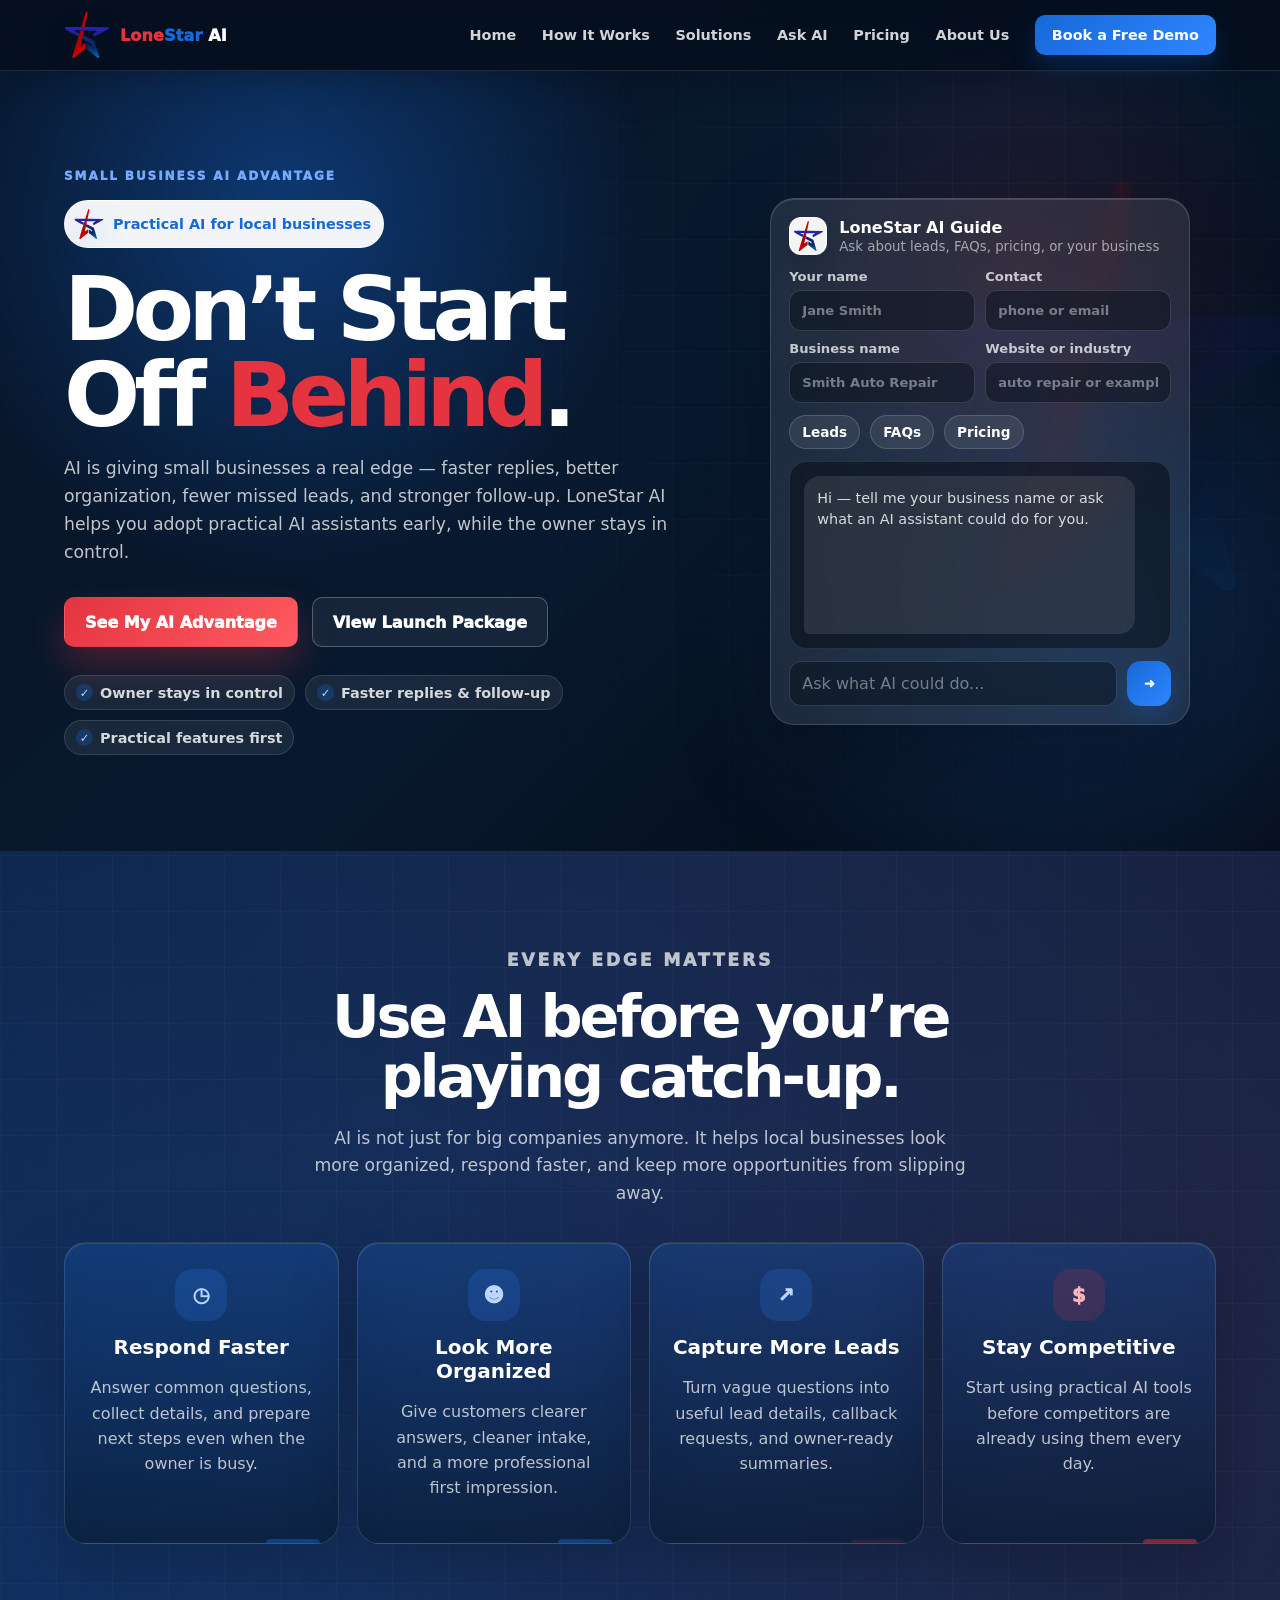
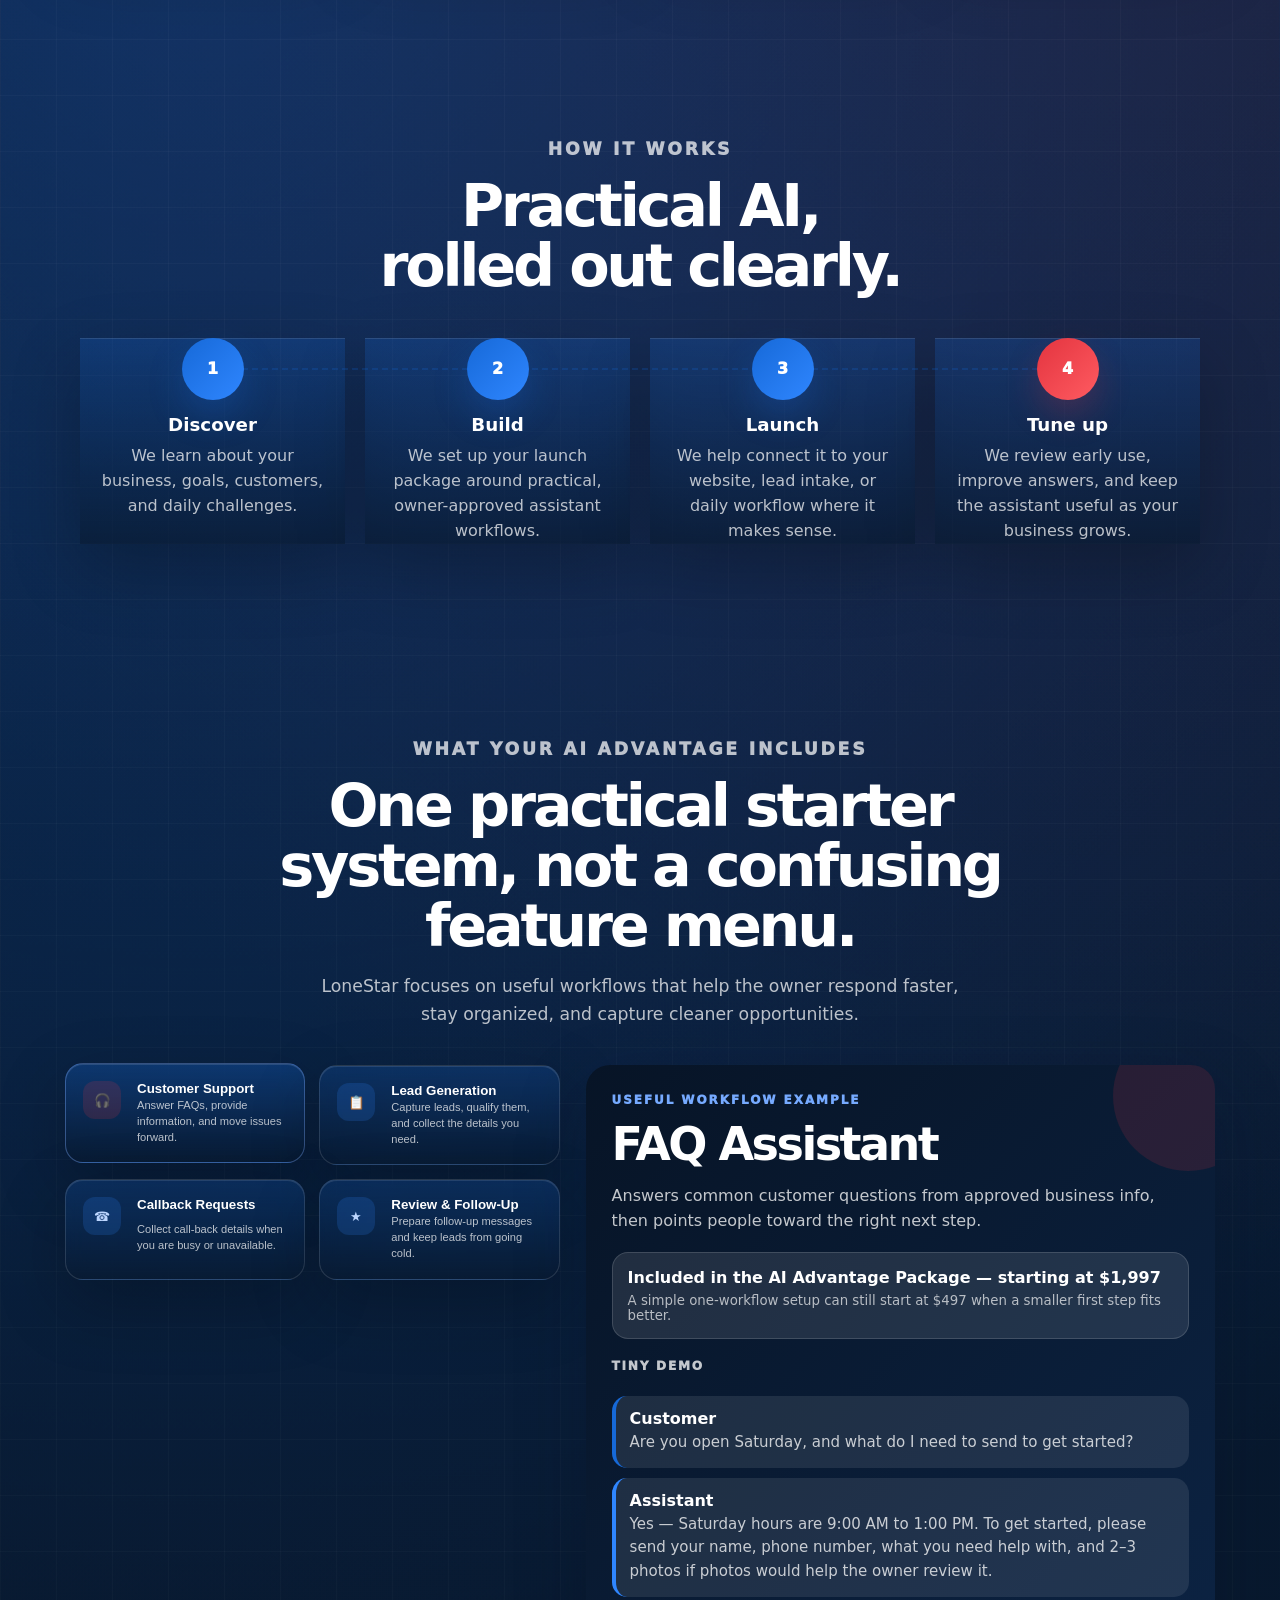
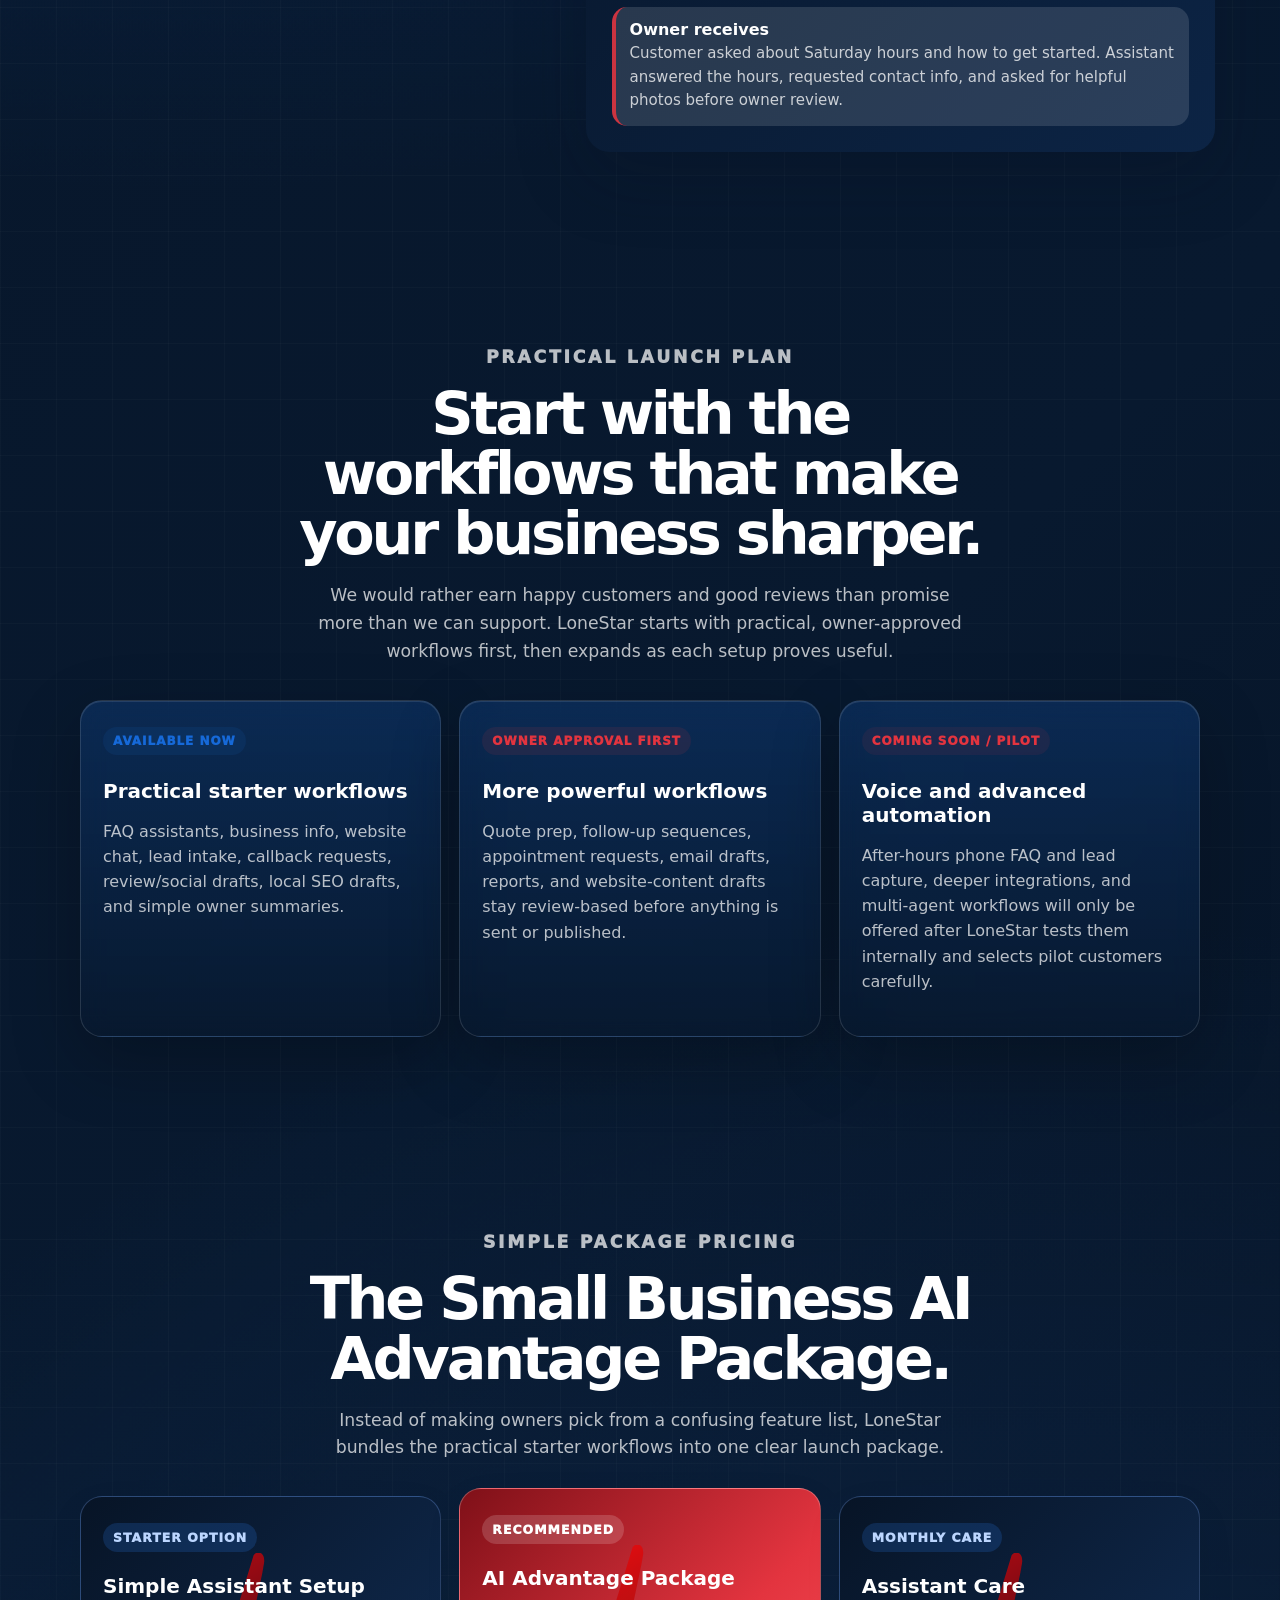
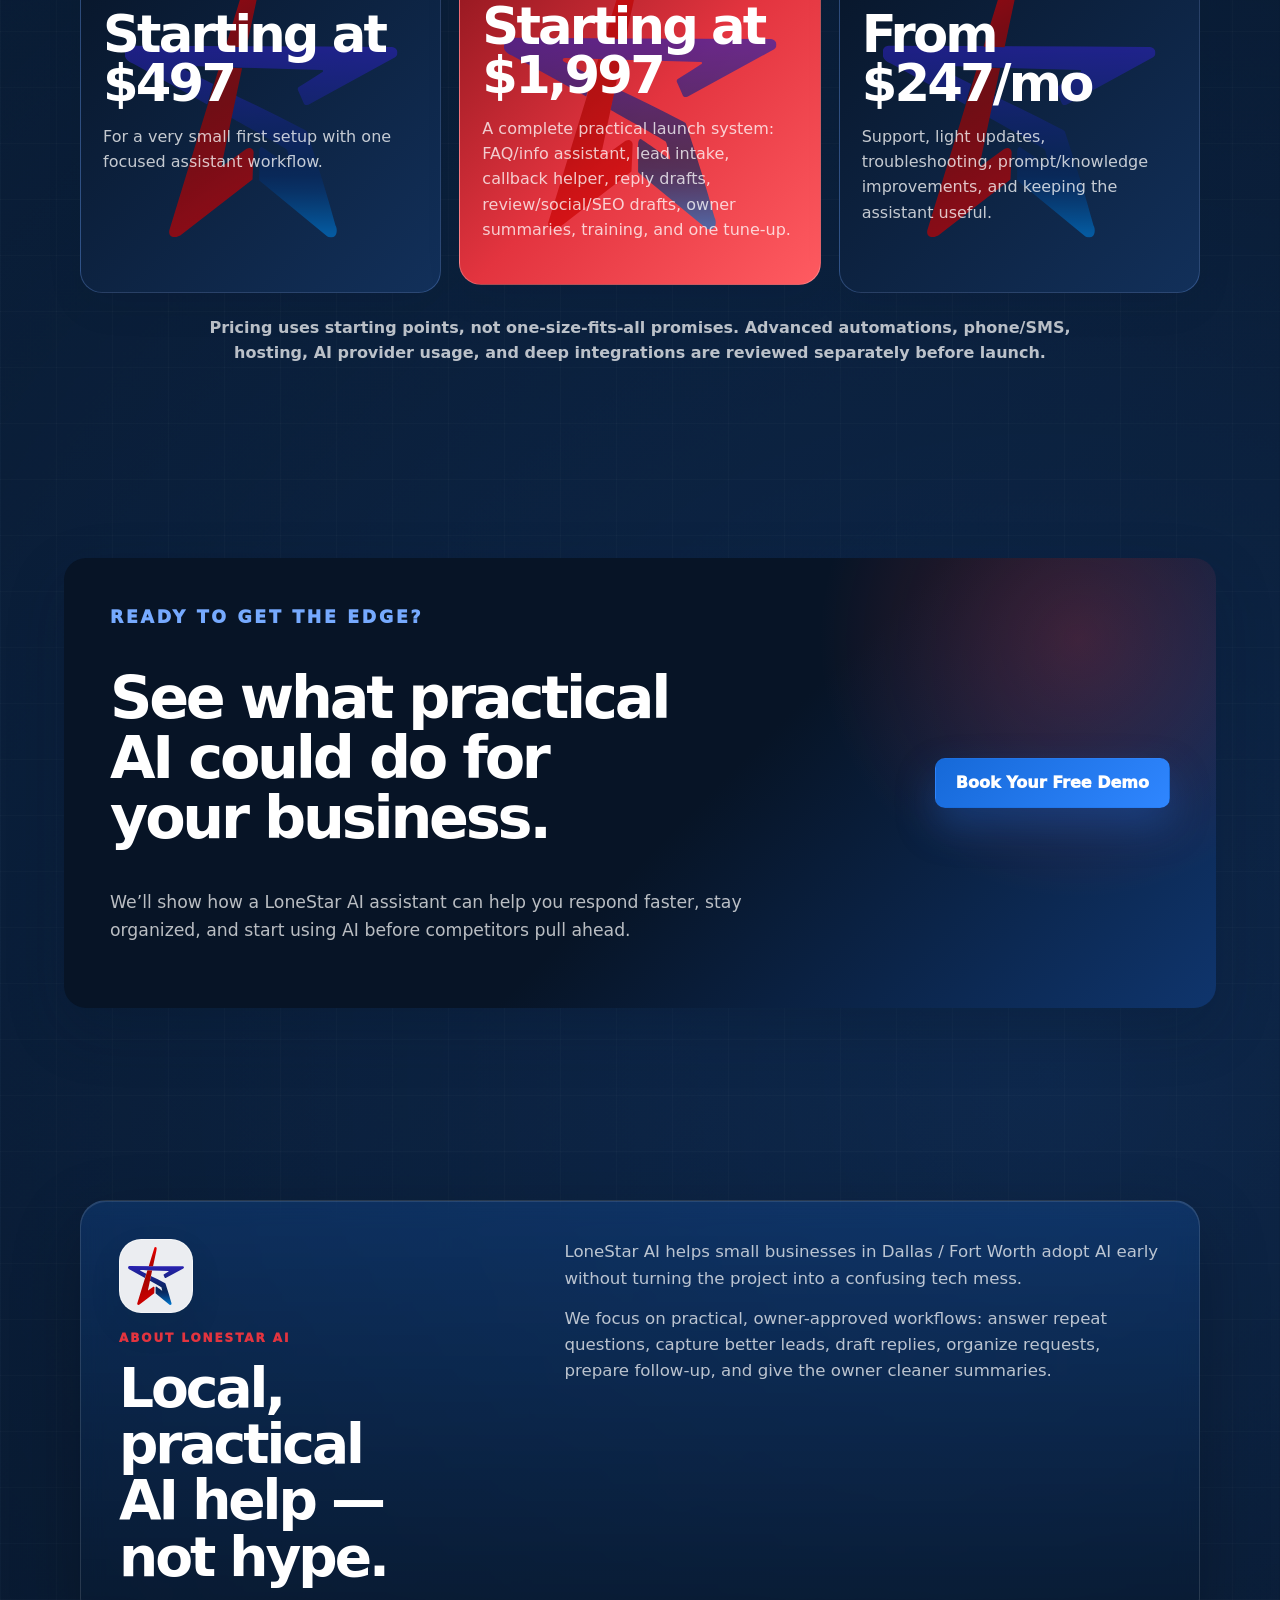
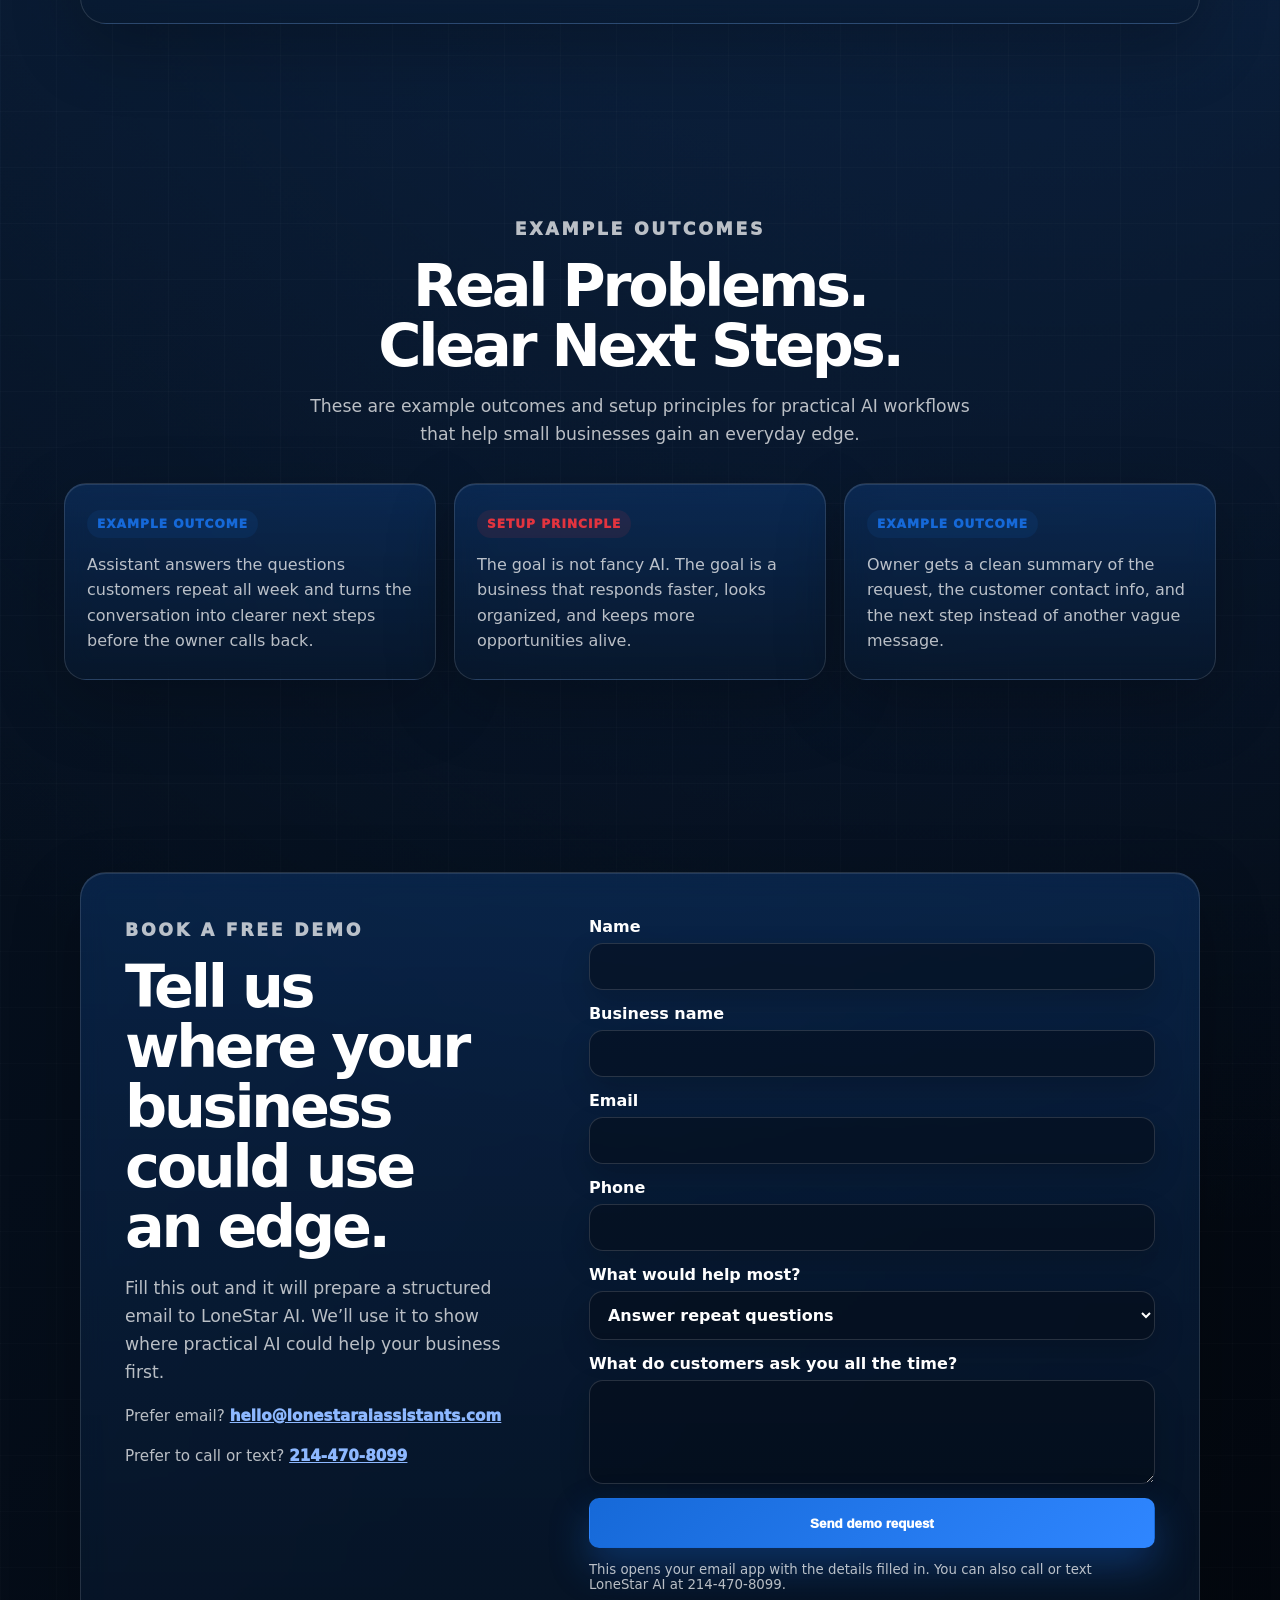
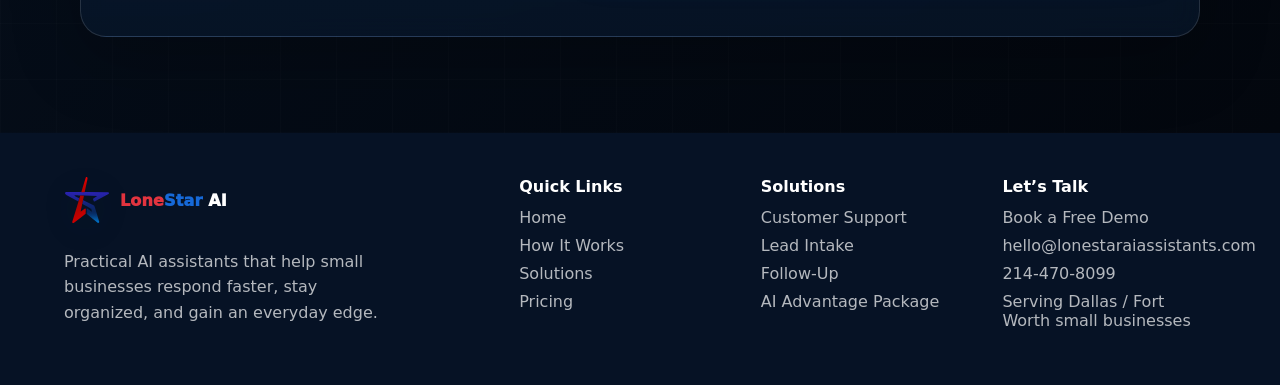
==== commit 0ea1633c: "Add LoneStar launch phone number" ====
--- a/index.html
+++ b/index.html
@@ -10,7 +10,7 @@
     <meta property="og:description" content="Small businesses need every advantage. LoneStar AI sets up practical AI assistants that help you respond faster, stay organized, and capture more leads." />
     <meta property="og:type" content="website" />
     <meta property="og:image" content="assets/images/ls-star-rounded-gradient.png" />
-    <link rel="stylesheet" href="styles.css?v=20260518-dark-grid-logo65-centered" />
+    <link rel="stylesheet" href="styles.css?v=20260518-launch-phone" />
     <script type="application/ld+json">
       {
         "@context": "https://schema.org",
@@ -270,6 +270,7 @@
             <h2>Tell us where your business could use an edge.</h2>
             <p>Fill this out and it will prepare a structured email to LoneStar AI. We’ll use it to show where practical AI could help your business first.</p>
             <p class="contact-note">Prefer email? <a href="mailto:hello@lonestaraiassistants.com">hello@lonestaraiassistants.com</a></p>
+            <p class="contact-note">Prefer to call or text? <a href="tel:+12144708099">214-470-8099</a></p>
           </div>
           <form class="lead-form" data-lead-form>
             <label>Name <input name="name" autocomplete="name" required /></label>
@@ -287,7 +288,7 @@
             </label>
             <label>What do customers ask you all the time? <textarea name="notes" rows="4"></textarea></label>
             <button class="btn primary" type="submit">Send demo request</button>
-            <small>This opens your email app with the details filled in. No phone number is published until Google Voice is verified.</small>
+            <small>This opens your email app with the details filled in. You can also call or text LoneStar AI at 214-470-8099.</small>
           </form>
         </div>
       </section>
@@ -319,6 +320,7 @@
         <h3>Let’s Talk</h3>
         <a href="#contact">Book a Free Demo</a>
         <a href="mailto:hello@lonestaraiassistants.com">hello@lonestaraiassistants.com</a>
+        <a href="tel:+12144708099">214-470-8099</a>
         <span>Serving Dallas / Fort Worth small businesses</span>
       </div>
     </footer>
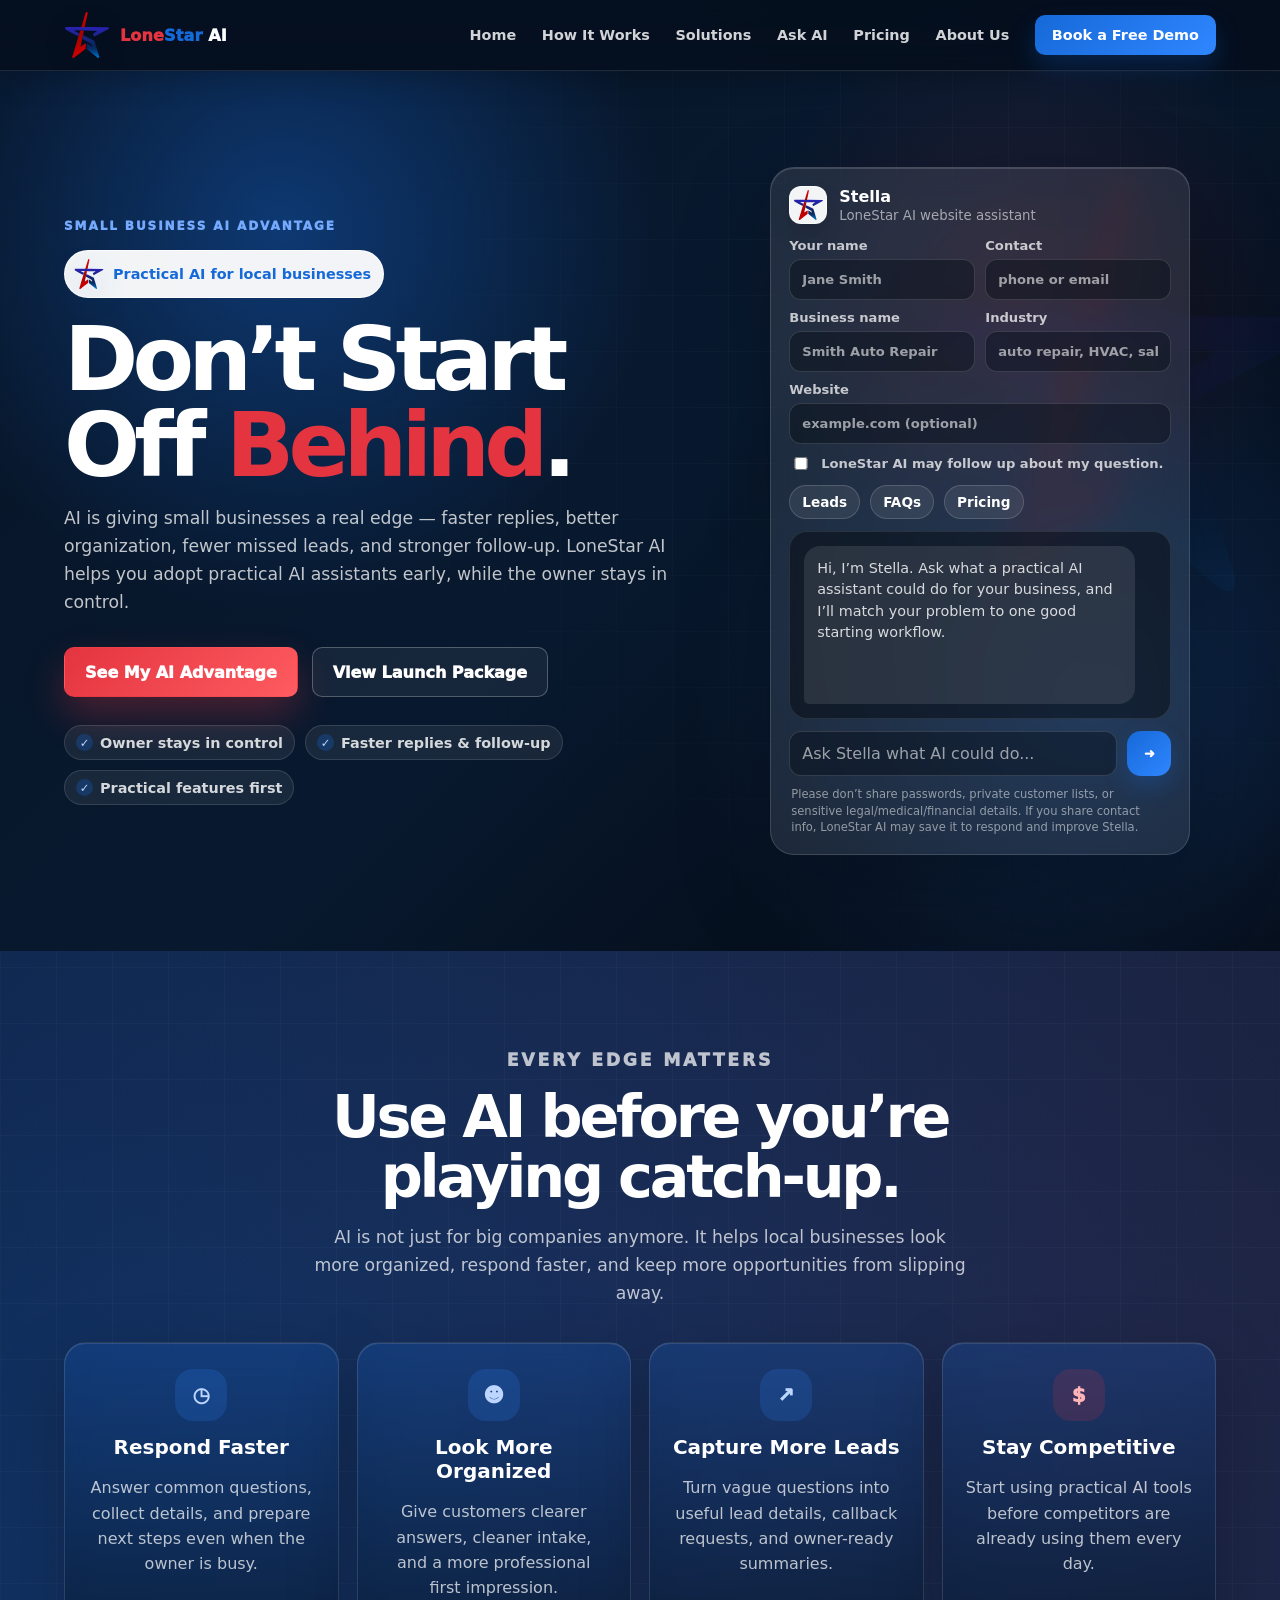
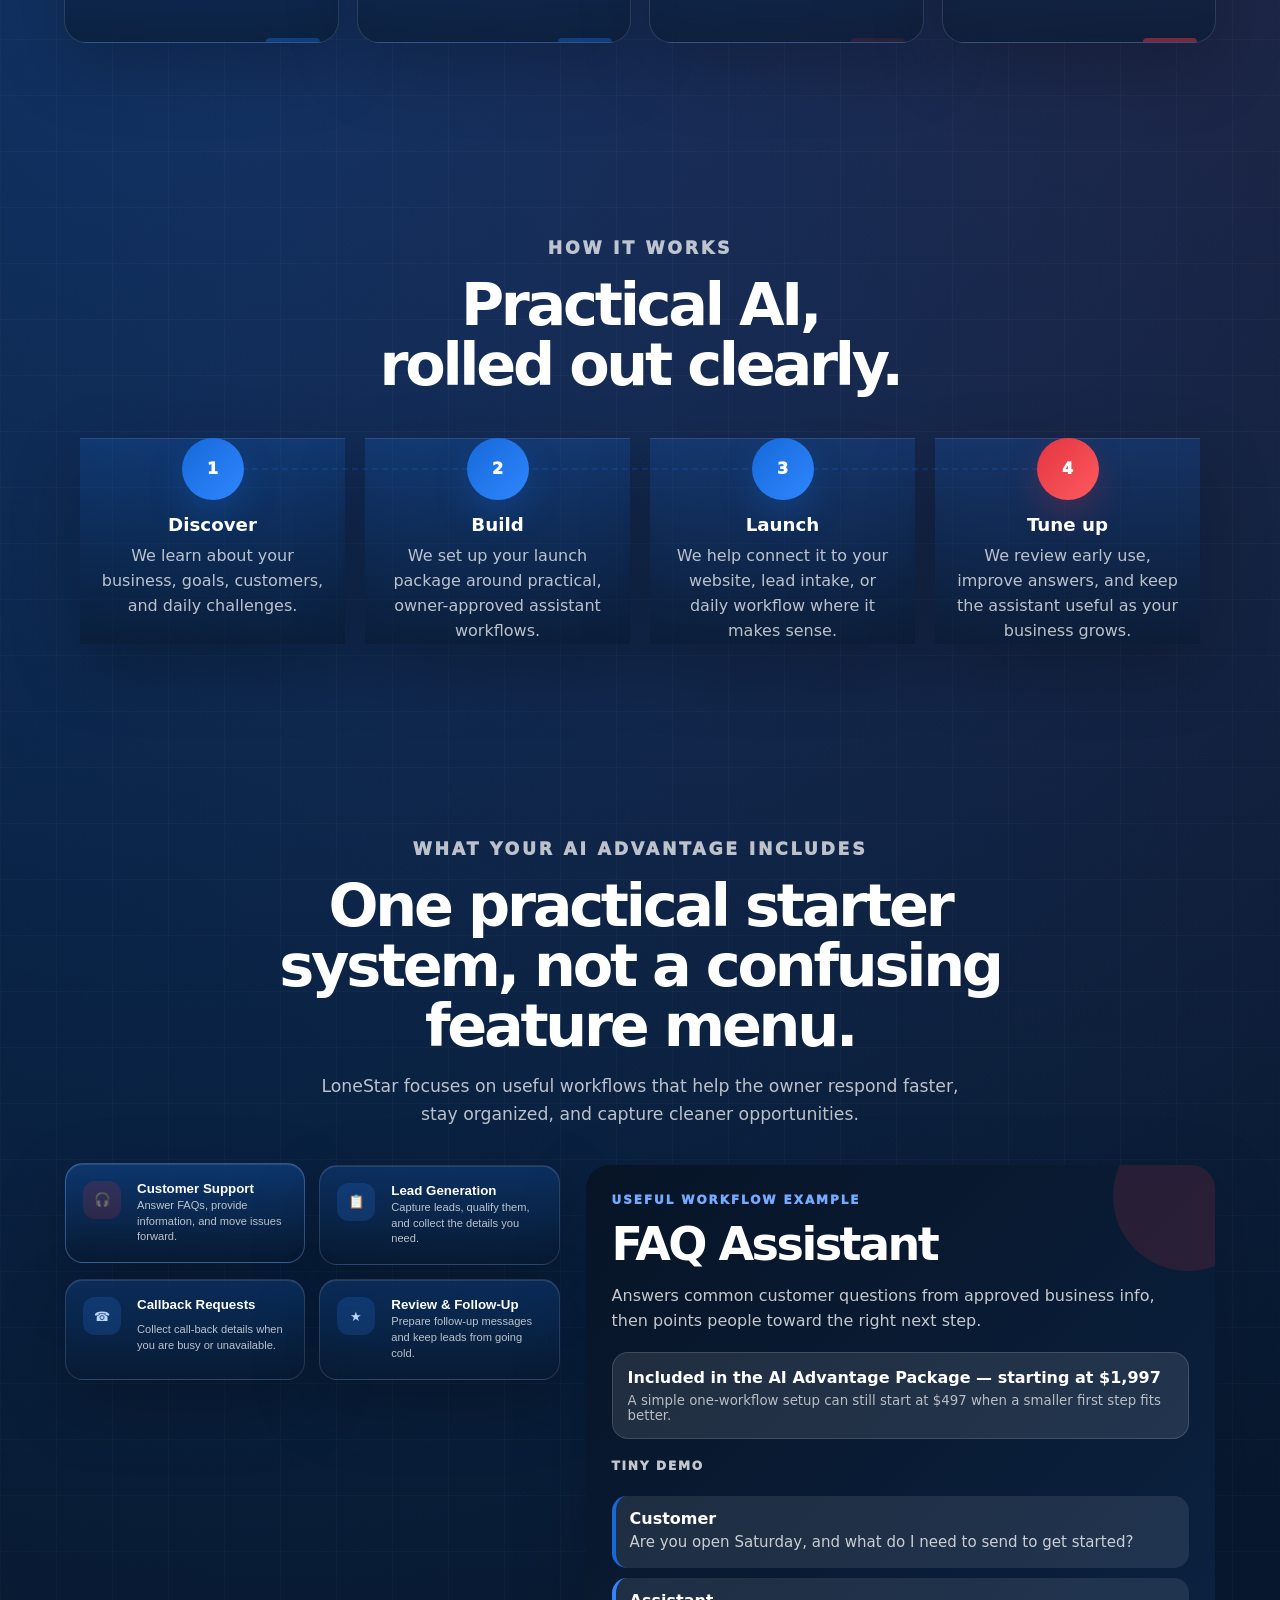
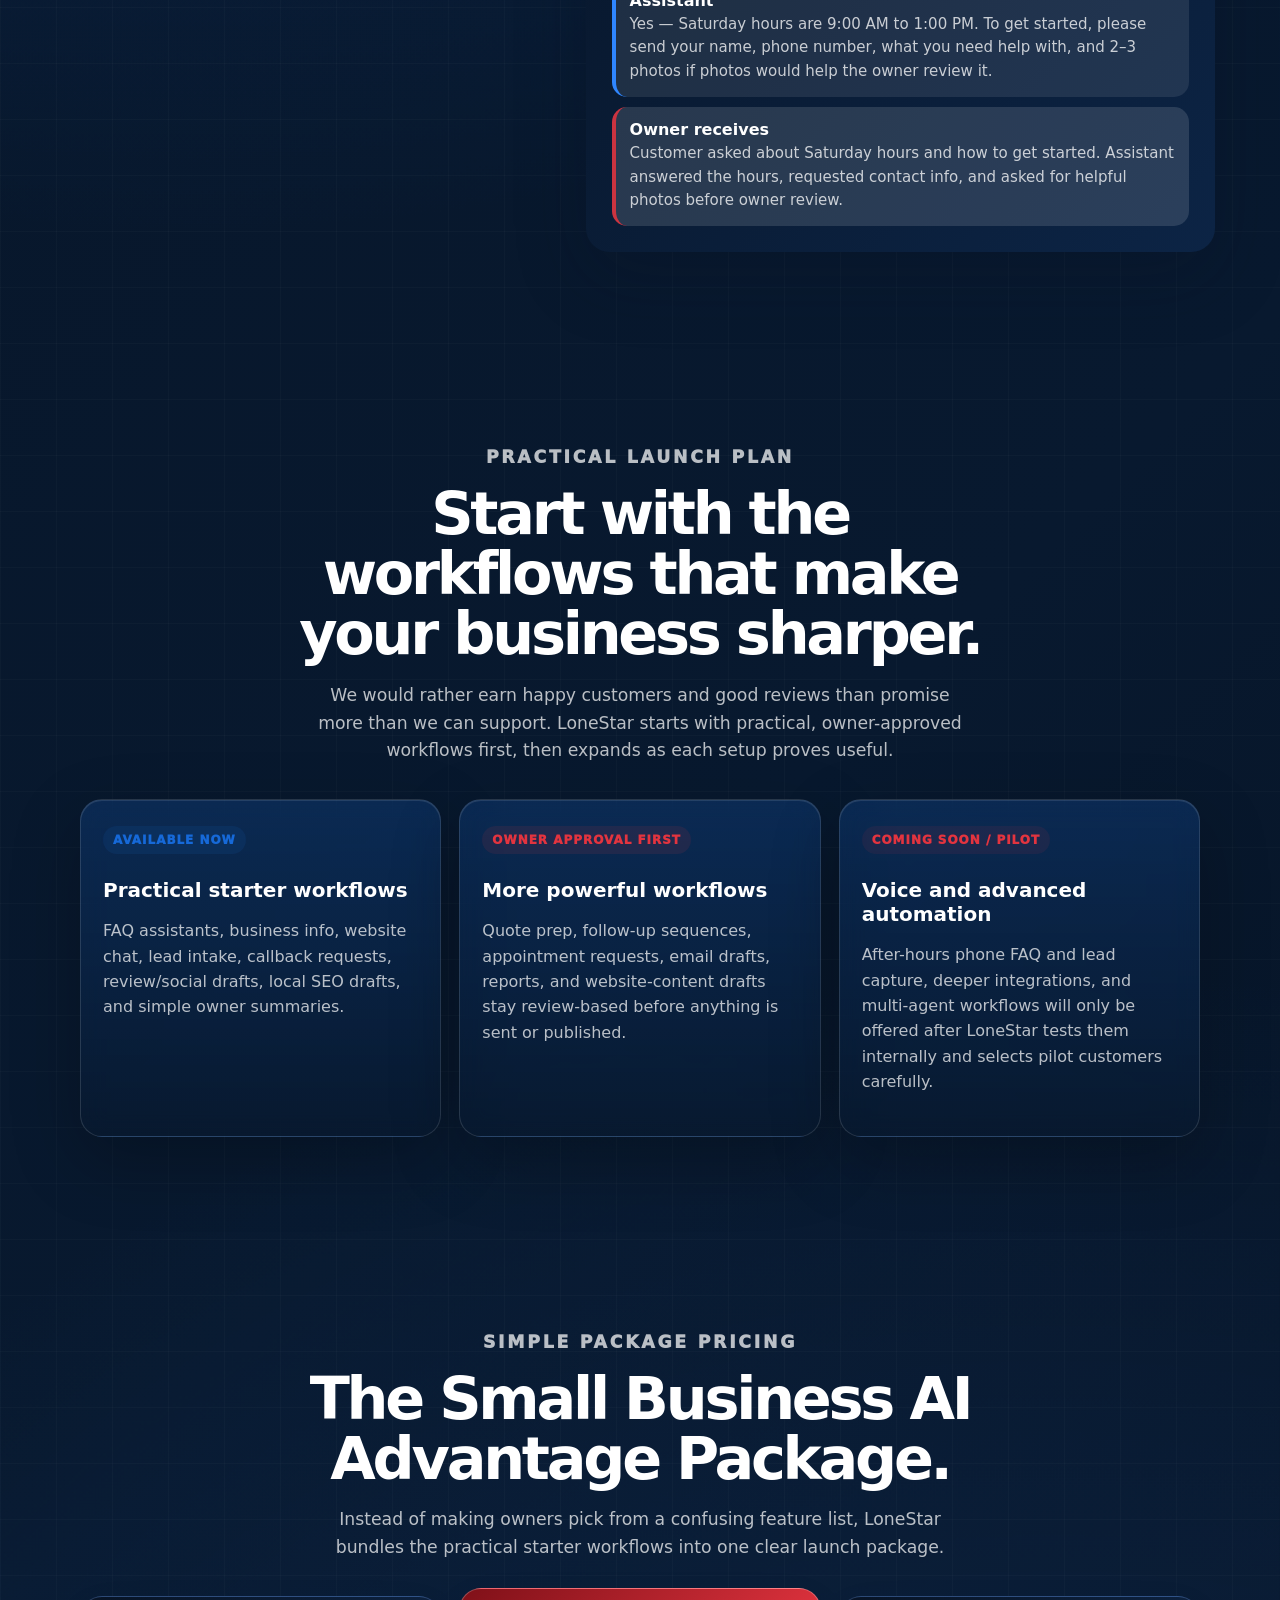
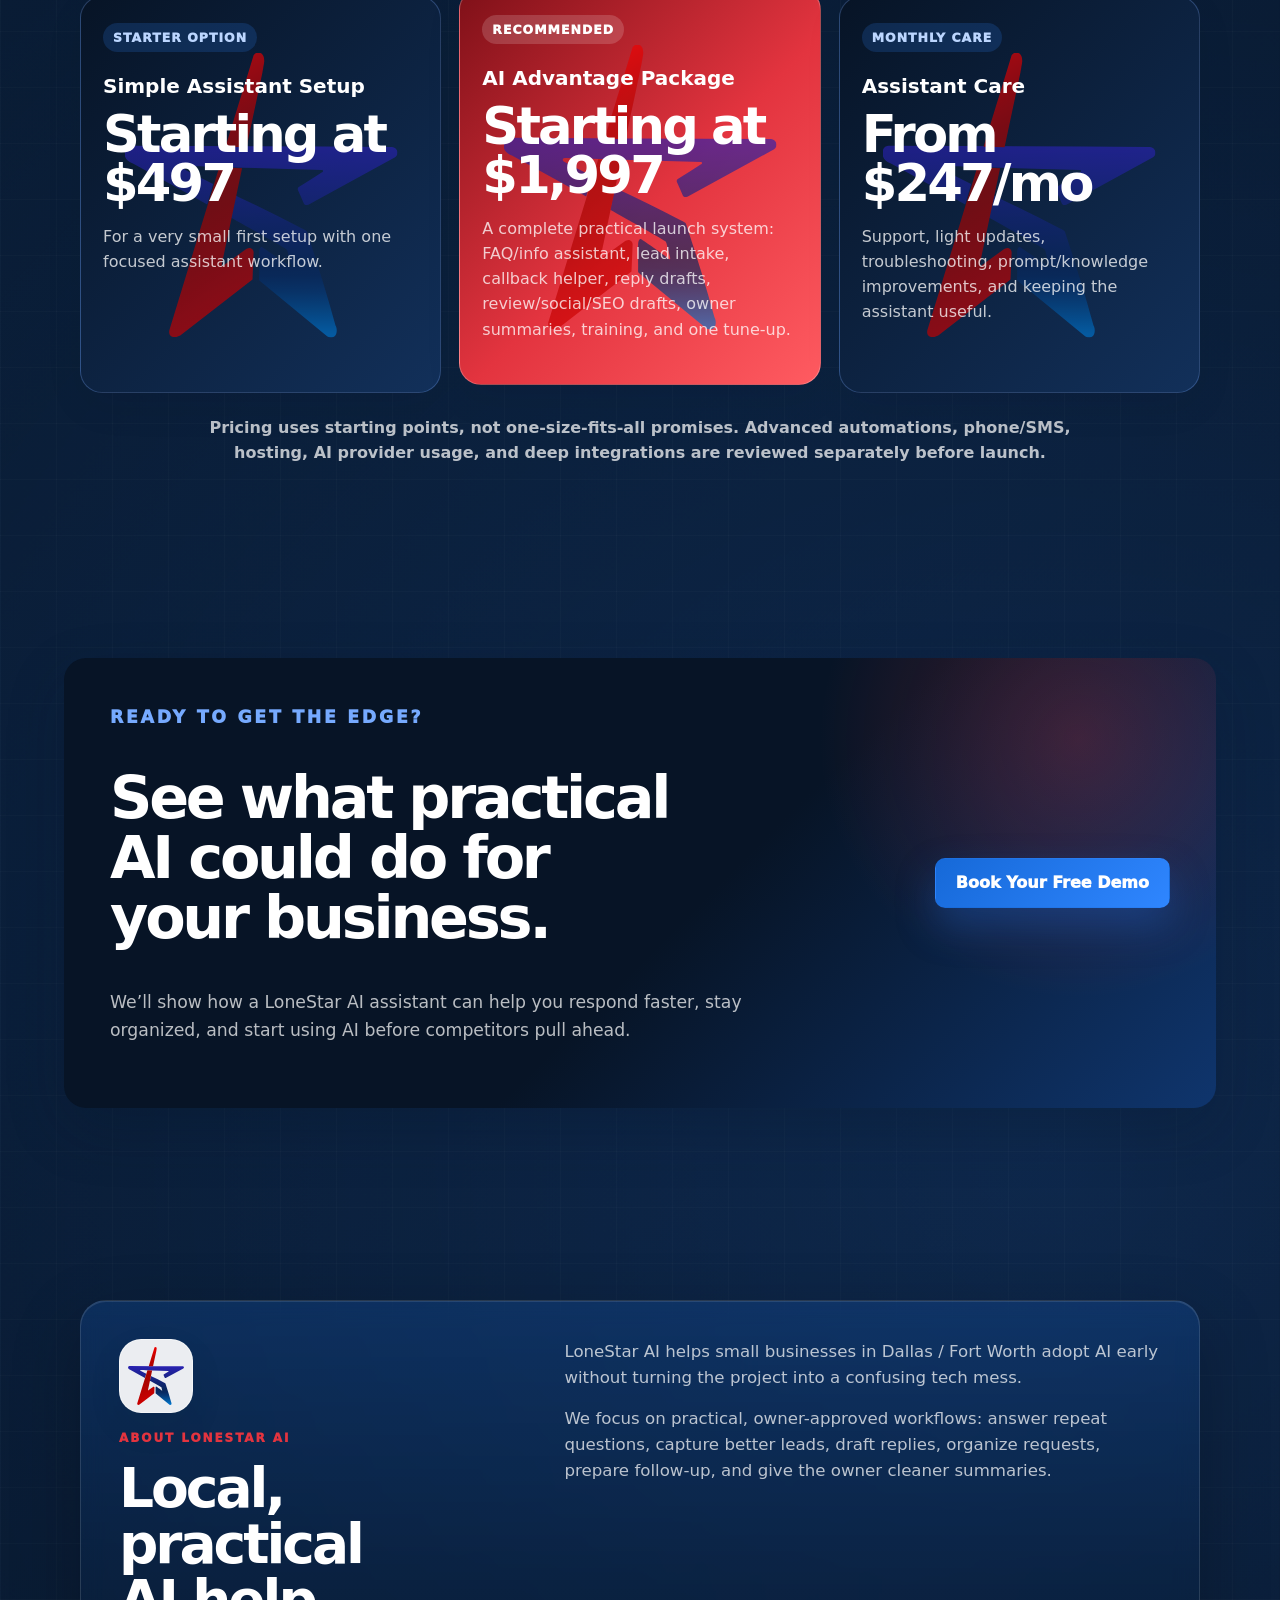
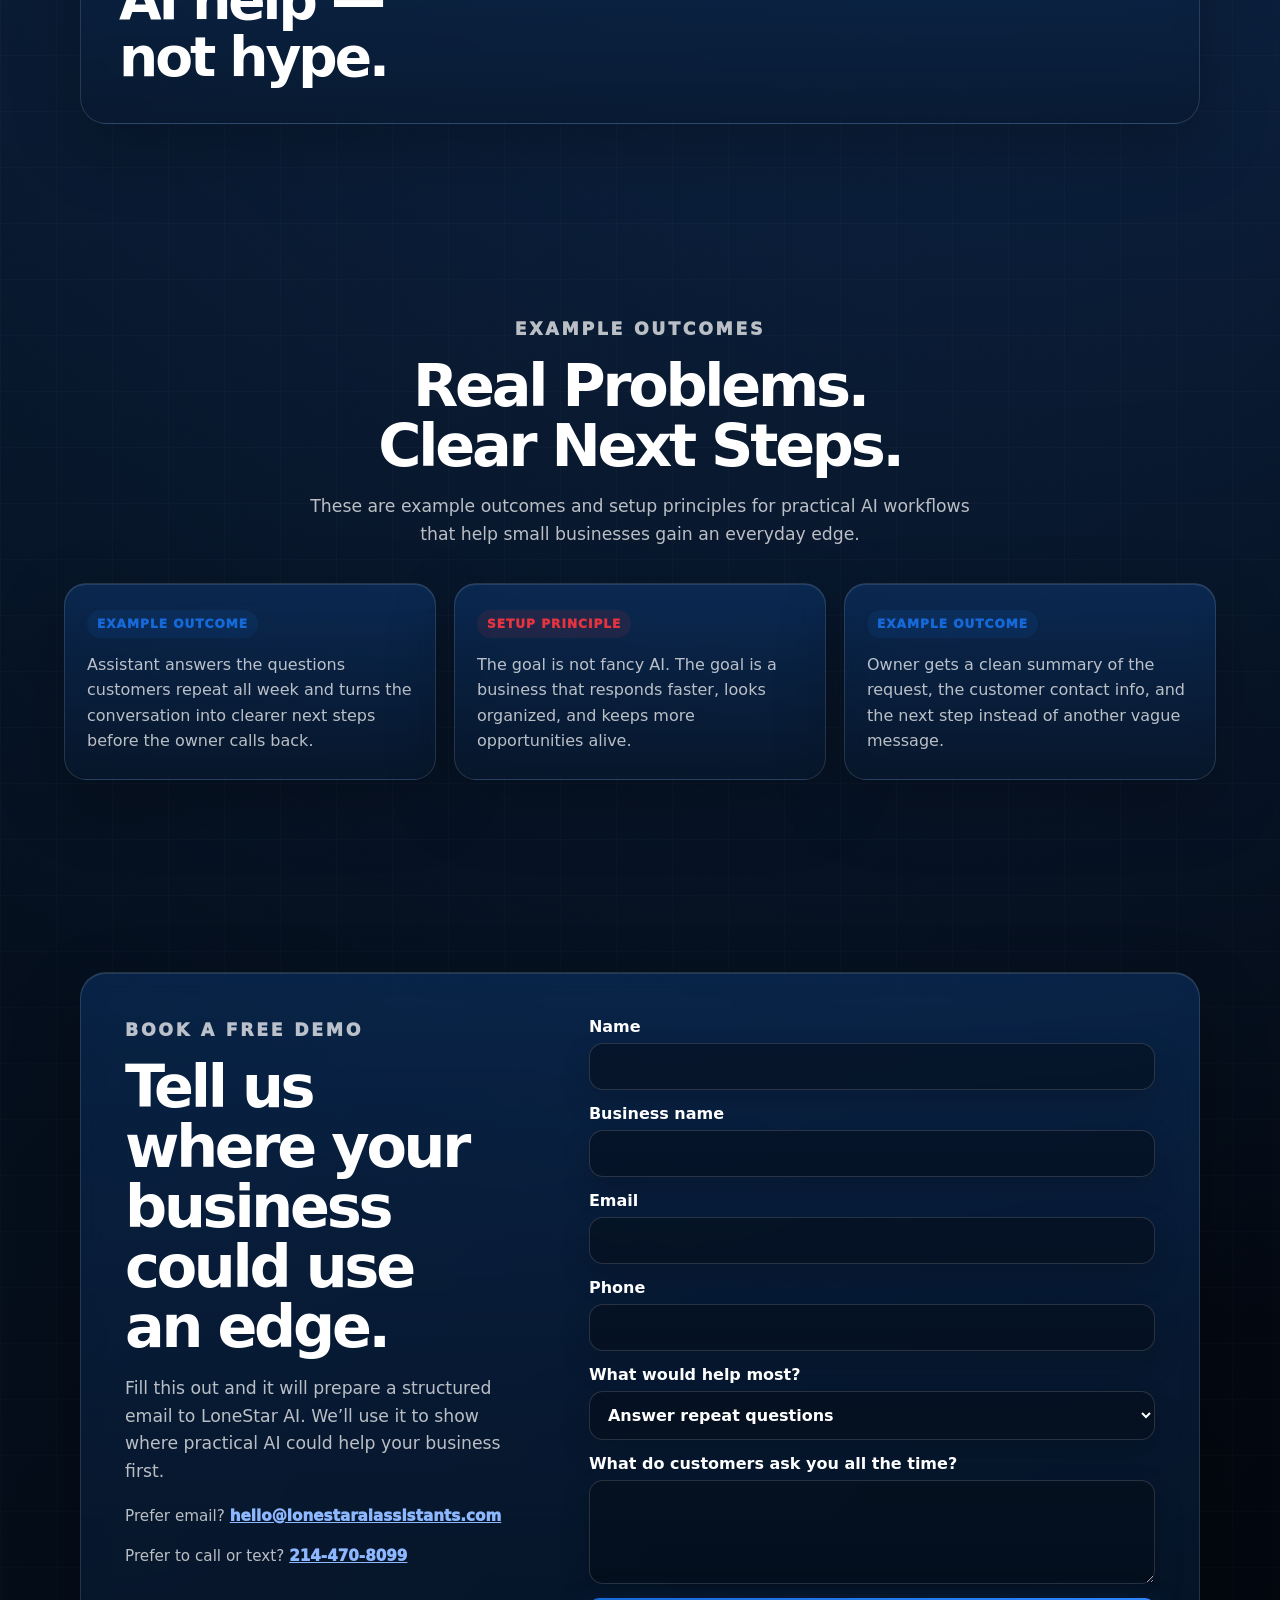
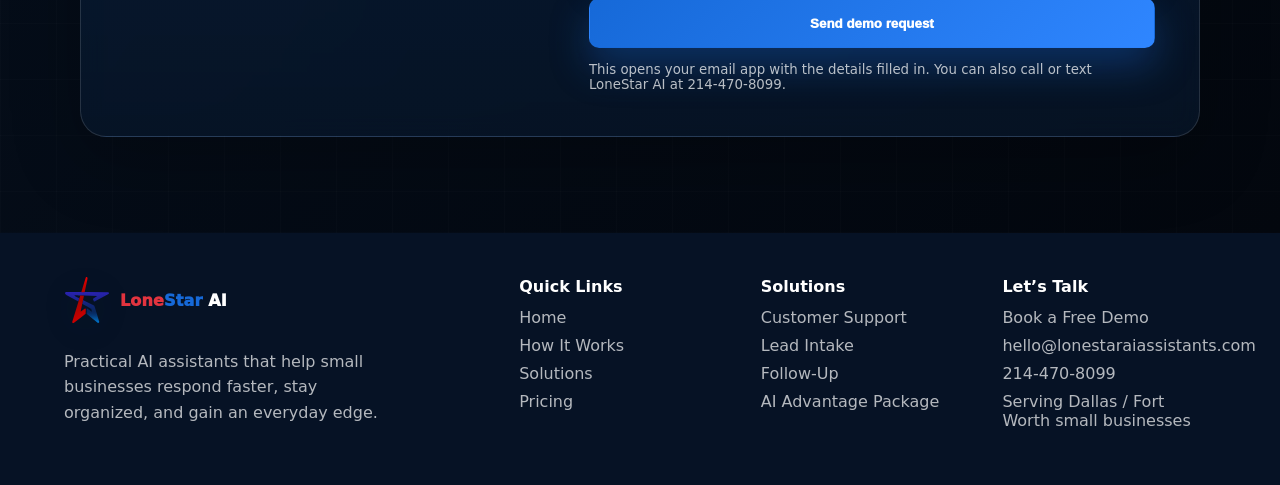
==== commit b7ac1043: "Turn LoneStar guide into Stella lead assistant" ====
--- a/index.html
+++ b/index.html
@@ -63,29 +63,32 @@
             </div>
           </div>
 
-          <aside class="assistant-card site-chat hero-chat" aria-label="LoneStar AI website assistant">
+          <aside class="assistant-card site-chat hero-chat" aria-label="Stella, the LoneStar AI website assistant">
             <div class="site-chat-header">
               <span class="spark logo-spark"><img src="assets/images/ls-star-rounded-gradient.svg" alt="" aria-hidden="true" /></span>
-              <div><strong>LoneStar AI Guide</strong><small>Ask about leads, FAQs, pricing, or your business</small></div>
+              <div><strong>Stella</strong><small>LoneStar AI website assistant</small></div>
             </div>
             <div class="business-context lead-context">
               <label>Your name <input data-chat-name type="text" placeholder="Jane Smith" /></label>
               <label>Contact <input data-chat-contact type="text" placeholder="phone or email" /></label>
               <label>Business name <input data-chat-business type="text" placeholder="Smith Auto Repair" /></label>
-              <label>Website or industry <input data-chat-industry type="text" placeholder="auto repair or example.com" /></label>
+              <label>Industry <input data-chat-industry type="text" placeholder="auto repair, HVAC, salon..." /></label>
+              <label class="wide-field">Website <input data-chat-website type="text" placeholder="example.com (optional)" /></label>
+              <label class="consent-field"><input data-chat-followup type="checkbox" /> LoneStar AI may follow up about my question.</label>
             </div>
             <div class="quick-prompts hero-prompts" aria-label="Example questions">
               <button type="button" data-chat-prompt="Can you help me with leads?">Leads</button>
-              <button type="button" data-chat-prompt="Can an assistant answer customer questions?">FAQs</button>
+              <button type="button" data-chat-prompt="Can Stella answer customer questions?">FAQs</button>
               <button type="button" data-chat-prompt="How much does it cost?">Pricing</button>
             </div>
             <div class="chat-window" data-chat-window aria-live="polite">
-              <div class="chat-bubble assistant">Hi — tell me your business name or ask what an AI assistant could do for you.</div>
+              <div class="chat-bubble assistant">Hi, I’m Stella. Ask what a practical AI assistant could do for your business, and I’ll match your problem to one good starting workflow.</div>
             </div>
             <form class="chat-form" data-chat-form>
-              <input data-chat-input name="question" autocomplete="off" placeholder="Ask what AI could do..." required />
+              <input data-chat-input name="question" autocomplete="off" placeholder="Ask Stella what AI could do..." required />
               <button type="submit" aria-label="Send question">➜</button>
             </form>
+            <p class="privacy-note">Please don’t share passwords, private customer lists, or sensitive legal/medical/financial details. If you share contact info, LoneStar AI may save it to respond and improve Stella.</p>
           </aside>
         </div>
       </section>
--- a/styles.css
+++ b/styles.css
@@ -357,8 +357,12 @@
   font: inherit;
   outline: none;
 }
-.business-context input::placeholder, .chat-form input::placeholder { color: rgba(255,255,255,.42); }
+.business-context input::placeholder, .chat-form input::placeholder { color: rgba(255,255,255,.58); }
 .business-context input:focus, .chat-form input:focus { border-color: rgba(125,171,255,.72); box-shadow: 0 0 0 3px rgba(22,105,216,.18); }
+.business-context .wide-field, .business-context .consent-field { grid-column: 1 / -1; }
+.consent-field { display: flex !important; grid-template-columns: none !important; align-items: center; gap: 9px !important; color: rgba(255,255,255,.72); line-height: 1.35; }
+.consent-field input { width: auto; min-width: 16px; accent-color: var(--blue); }
+.privacy-note { margin: 10px 2px 0; color: rgba(255,255,255,.52); font-size: .72rem; line-height: 1.45; }
 .chat-window {
   display: grid;
   gap: 10px;
@@ -382,6 +386,7 @@
 .hero-chat .chat-window { min-height: 188px; max-height: 238px; }
 .hero-chat .chat-bubble { font-size: .9rem; max-width: 94%; }
 .hero-chat .chat-form input { min-width: 0; }
+.hero-chat .privacy-note { max-width: 94%; }
 
 .roadmap { background: linear-gradient(180deg, #fff, #f4f8ff); }
 .roadmap-grid { display: grid; grid-template-columns: repeat(3, 1fr); gap: 18px; margin: 34px auto 0; max-width: 1120px; }
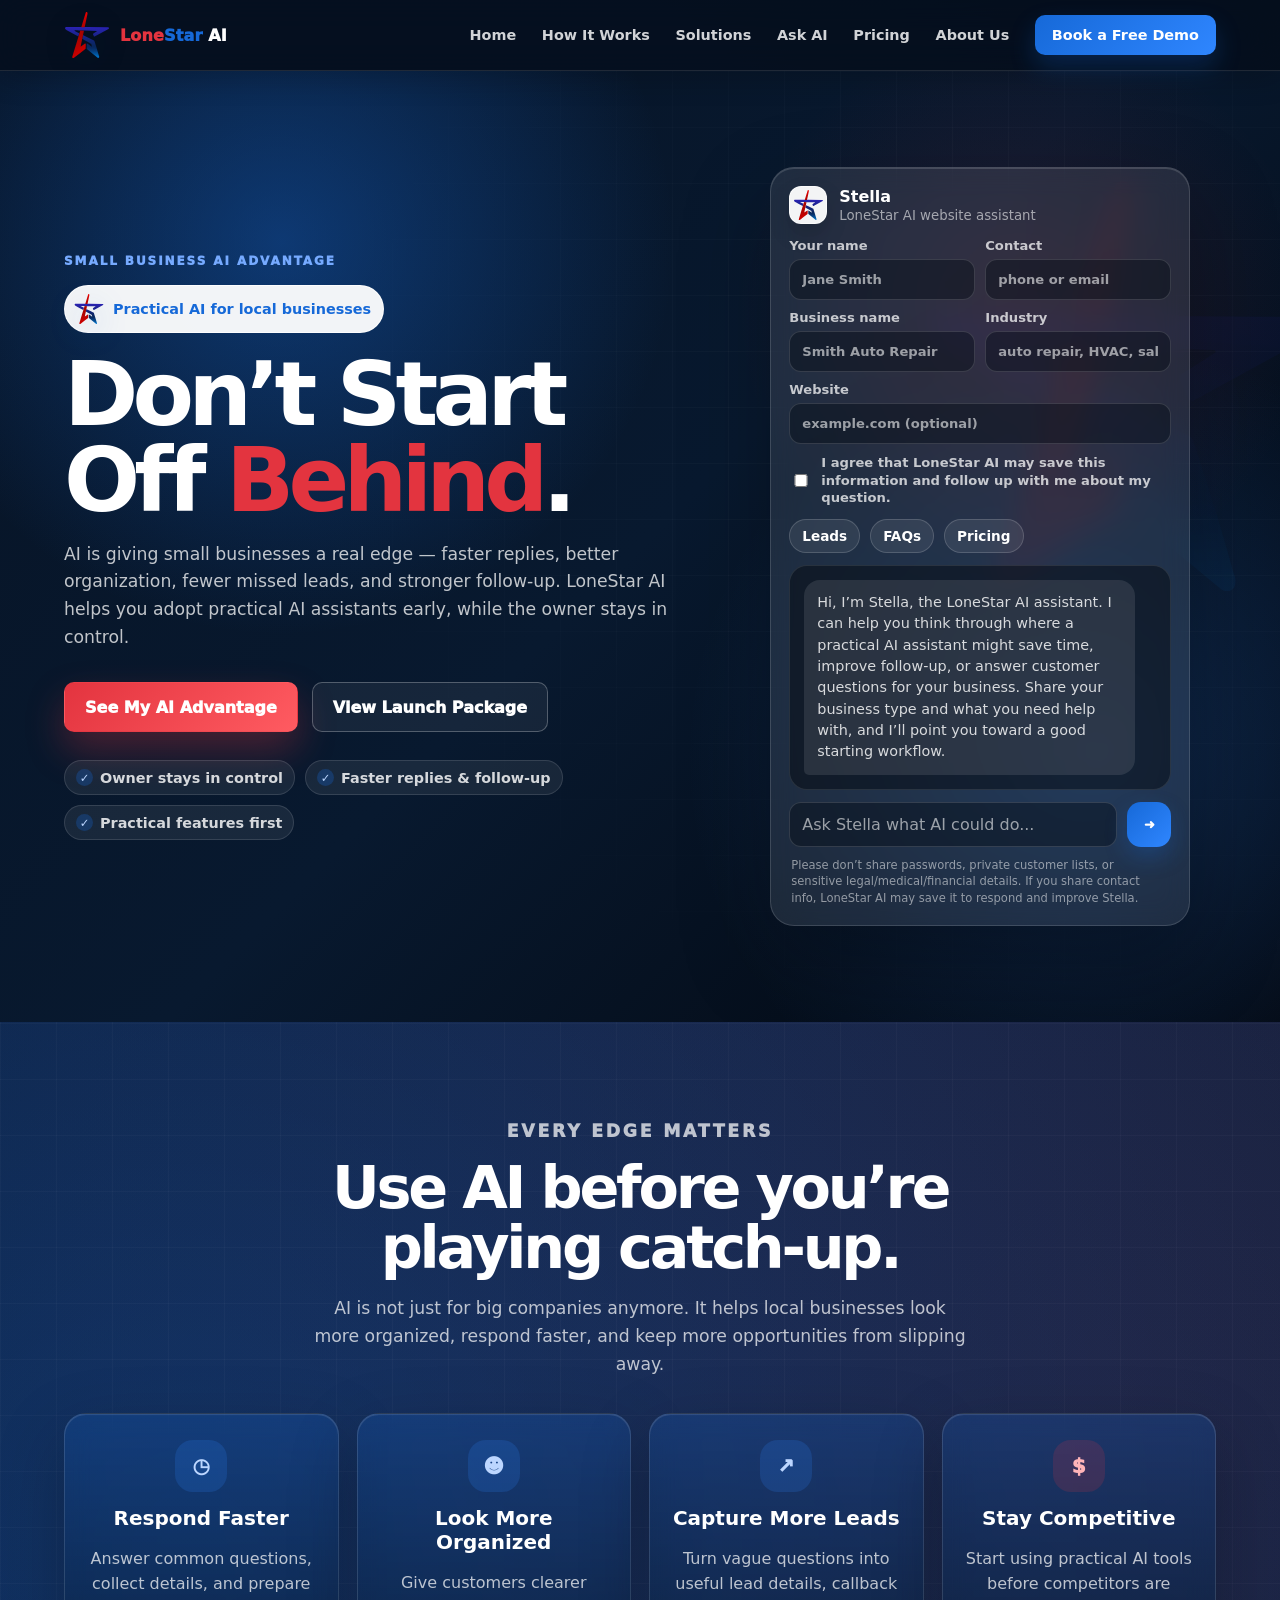
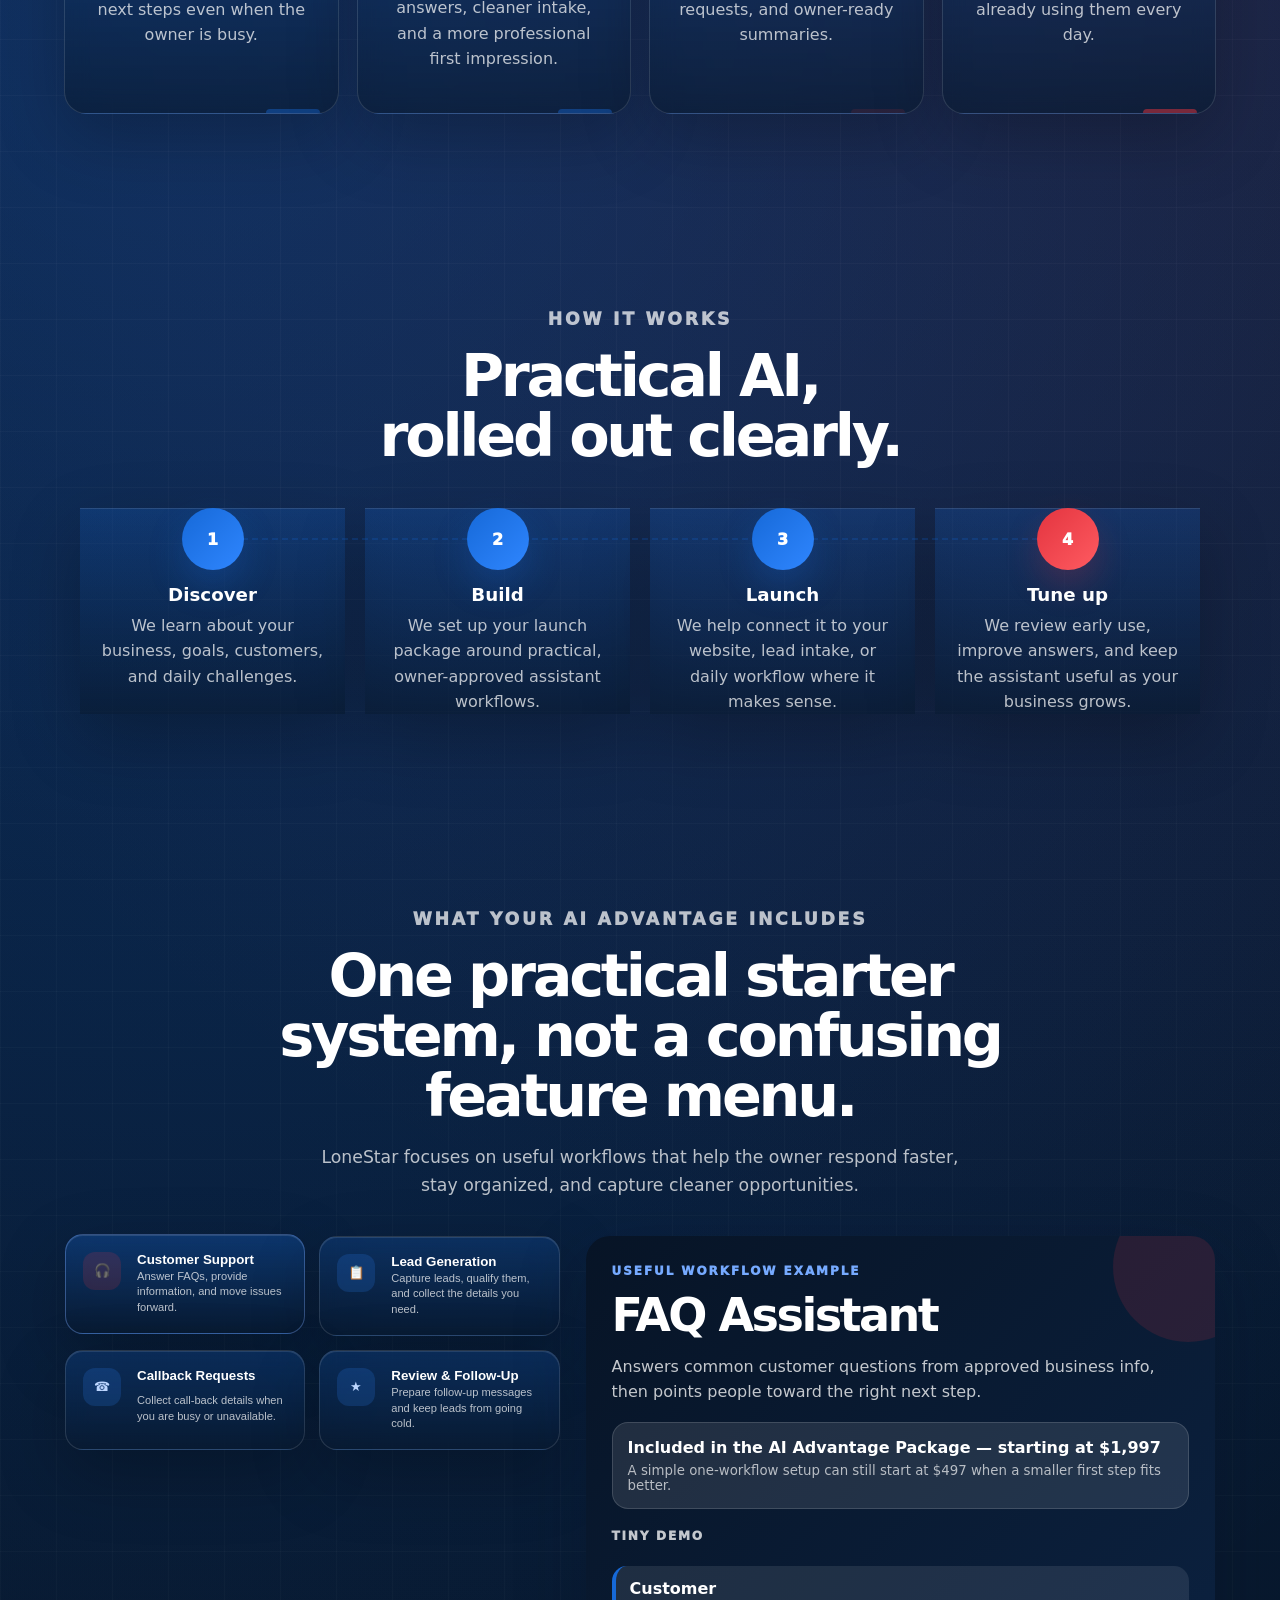
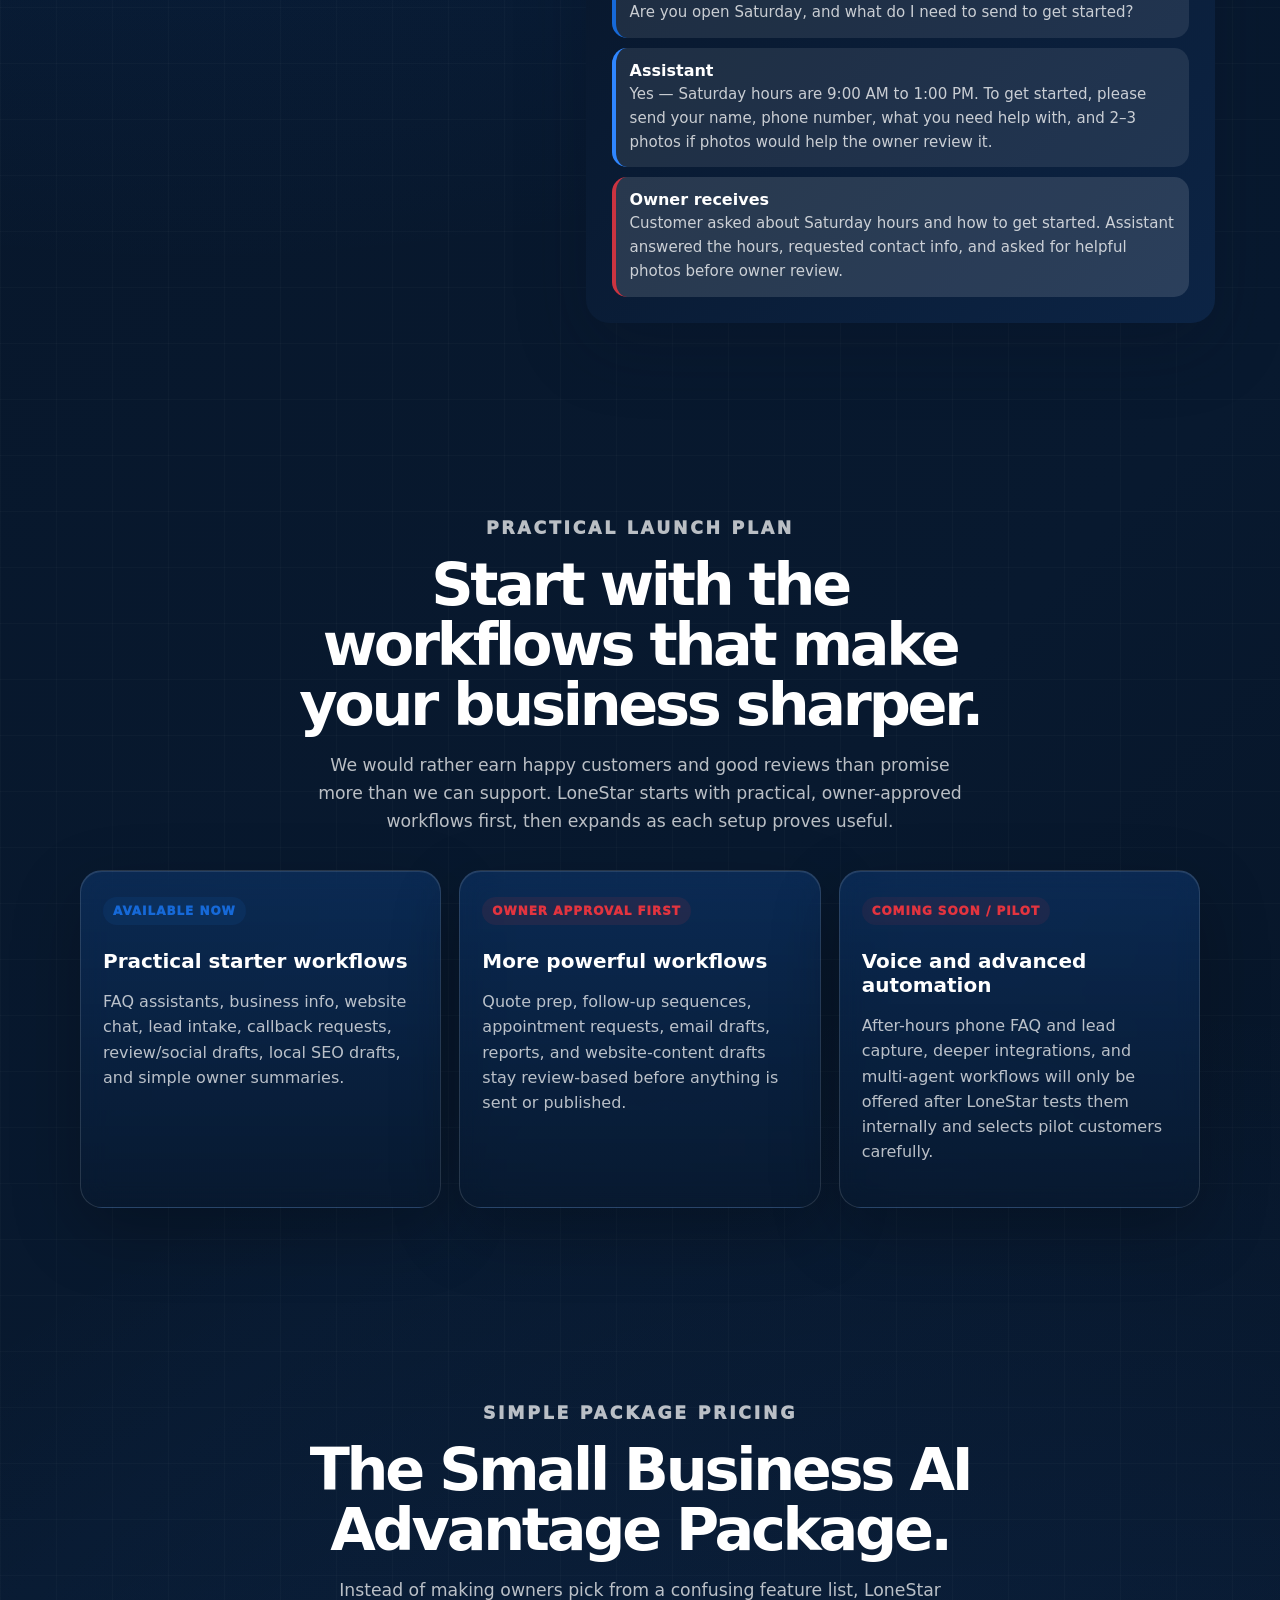
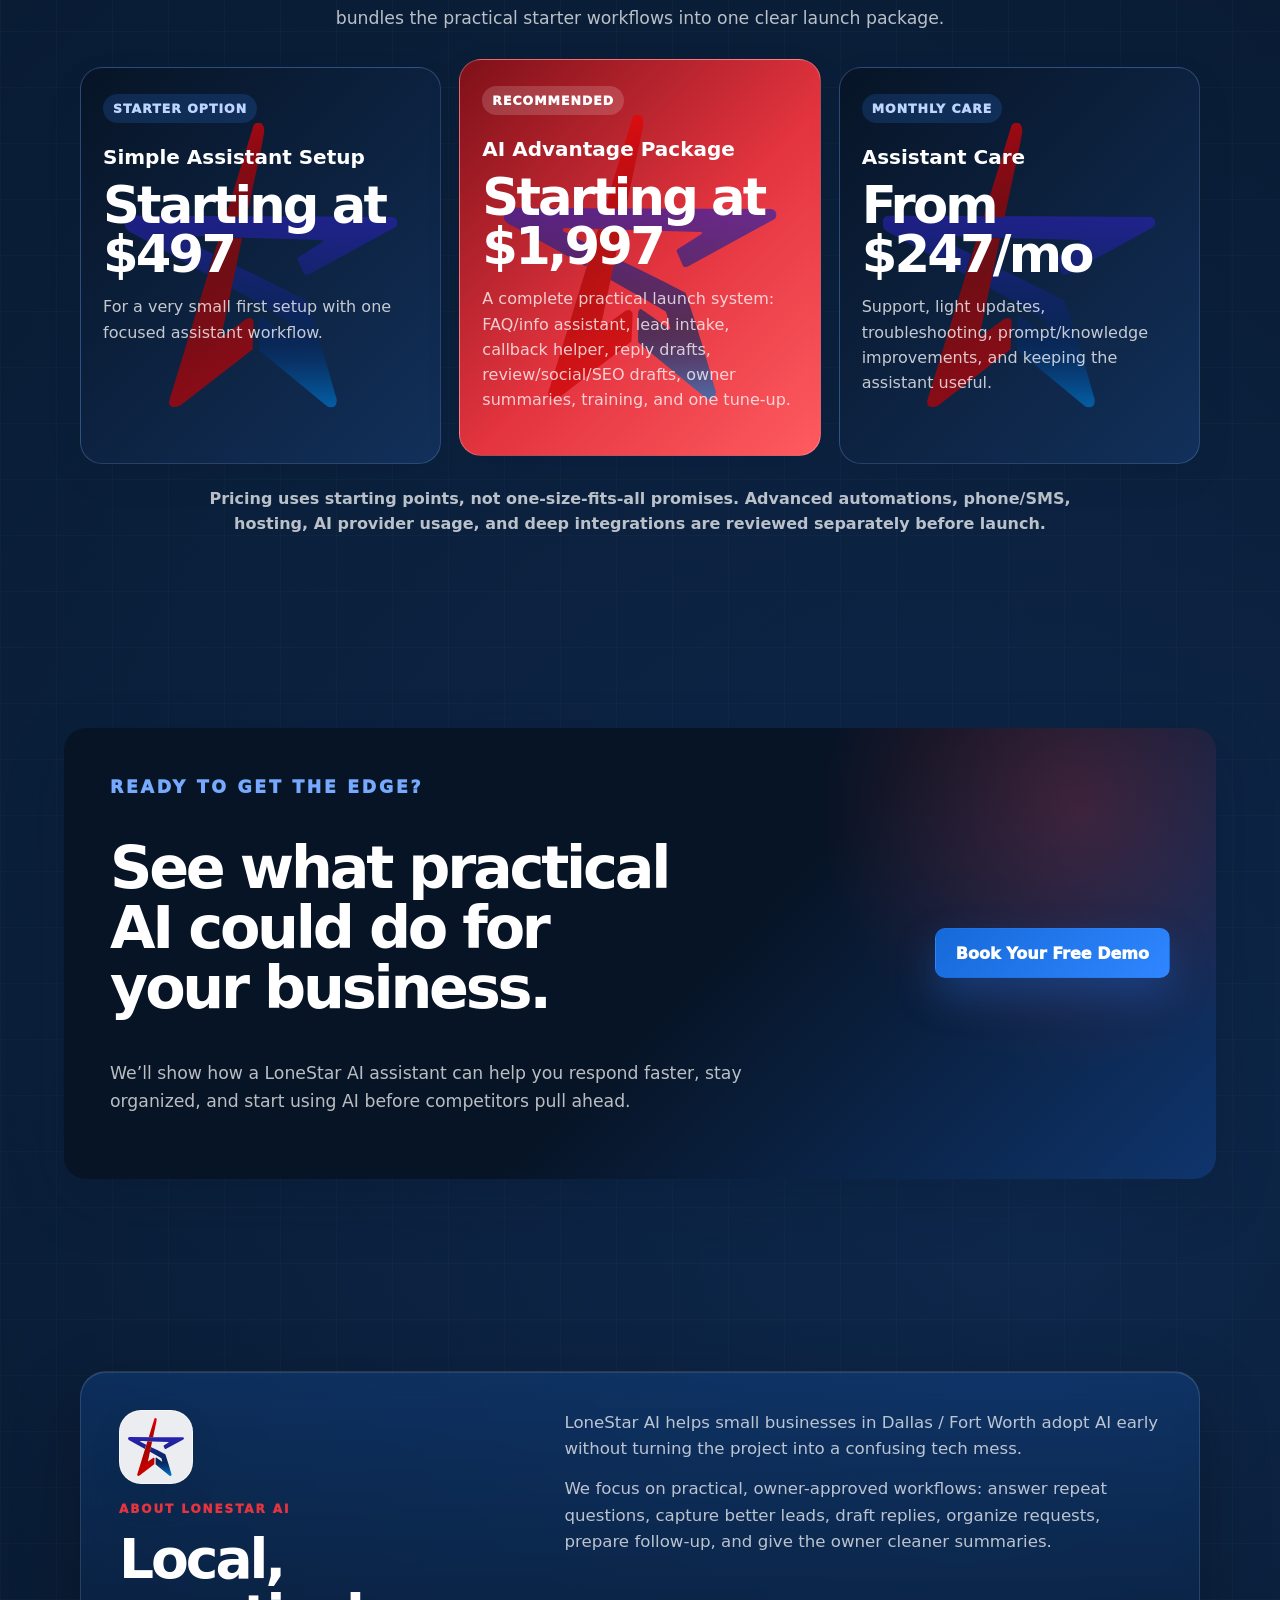
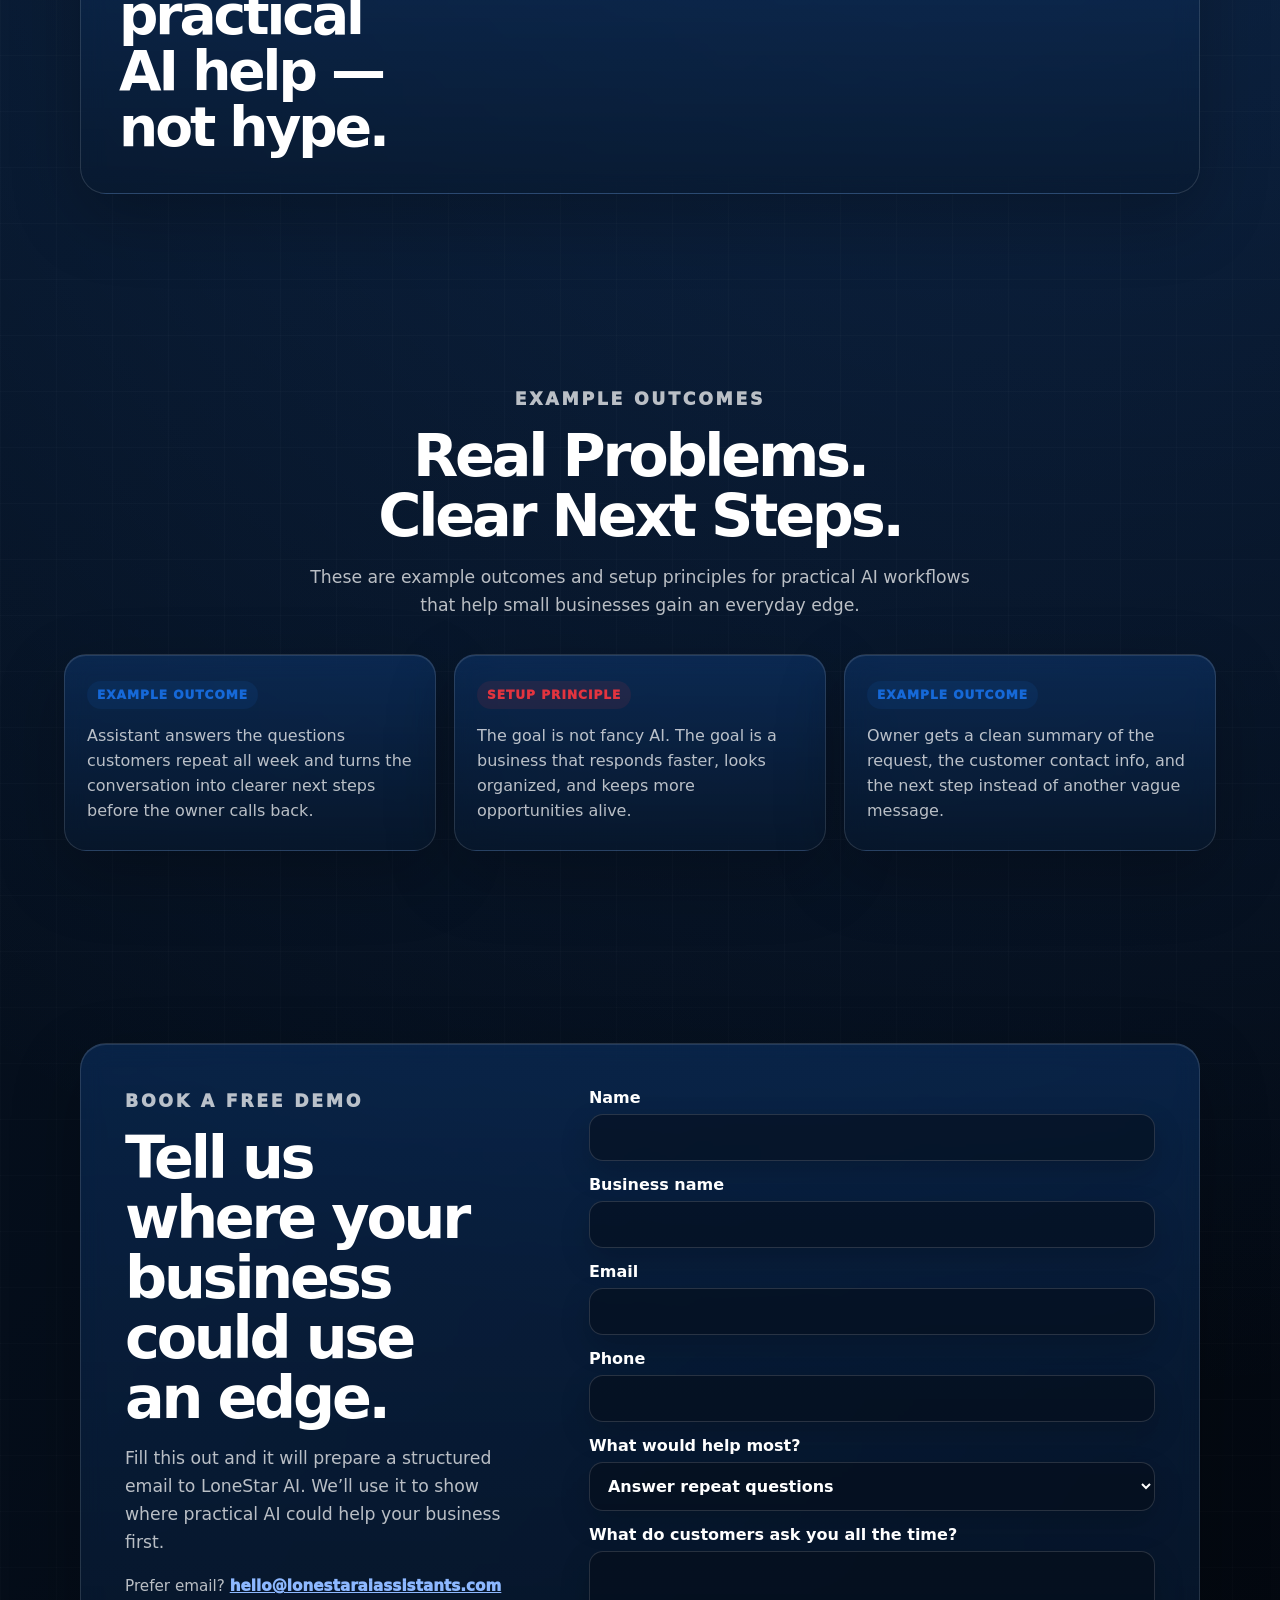
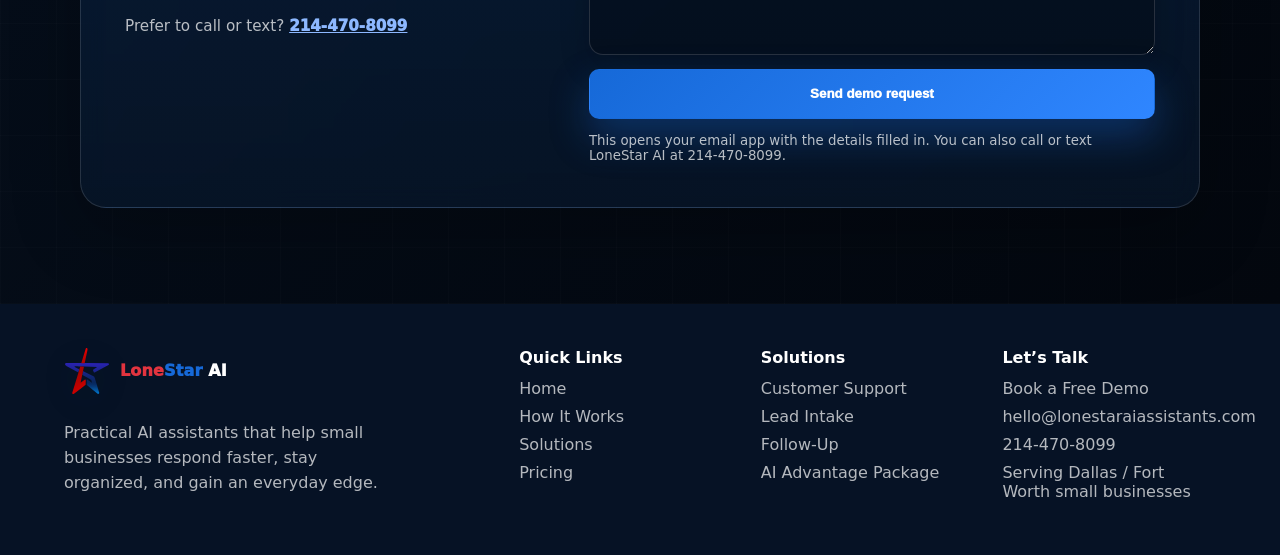
==== commit 3ffb8cfe: "Apply Codi Stella launch wording" ====
--- a/index.html
+++ b/index.html
@@ -74,7 +74,7 @@
               <label>Business name <input data-chat-business type="text" placeholder="Smith Auto Repair" /></label>
               <label>Industry <input data-chat-industry type="text" placeholder="auto repair, HVAC, salon..." /></label>
               <label class="wide-field">Website <input data-chat-website type="text" placeholder="example.com (optional)" /></label>
-              <label class="consent-field"><input data-chat-followup type="checkbox" /> LoneStar AI may follow up about my question.</label>
+              <label class="consent-field"><input data-chat-followup type="checkbox" /> I agree that LoneStar AI may save this information and follow up with me about my question.</label>
             </div>
             <div class="quick-prompts hero-prompts" aria-label="Example questions">
               <button type="button" data-chat-prompt="Can you help me with leads?">Leads</button>
@@ -82,7 +82,7 @@
               <button type="button" data-chat-prompt="How much does it cost?">Pricing</button>
             </div>
             <div class="chat-window" data-chat-window aria-live="polite">
-              <div class="chat-bubble assistant">Hi, I’m Stella. Ask what a practical AI assistant could do for your business, and I’ll match your problem to one good starting workflow.</div>
+              <div class="chat-bubble assistant">Hi, I’m Stella, the LoneStar AI assistant. I can help you think through where a practical AI assistant might save time, improve follow-up, or answer customer questions for your business. Share your business type and what you need help with, and I’ll point you toward a good starting workflow.</div>
             </div>
             <form class="chat-form" data-chat-form>
               <input data-chat-input name="question" autocomplete="off" placeholder="Ask Stella what AI could do..." required />
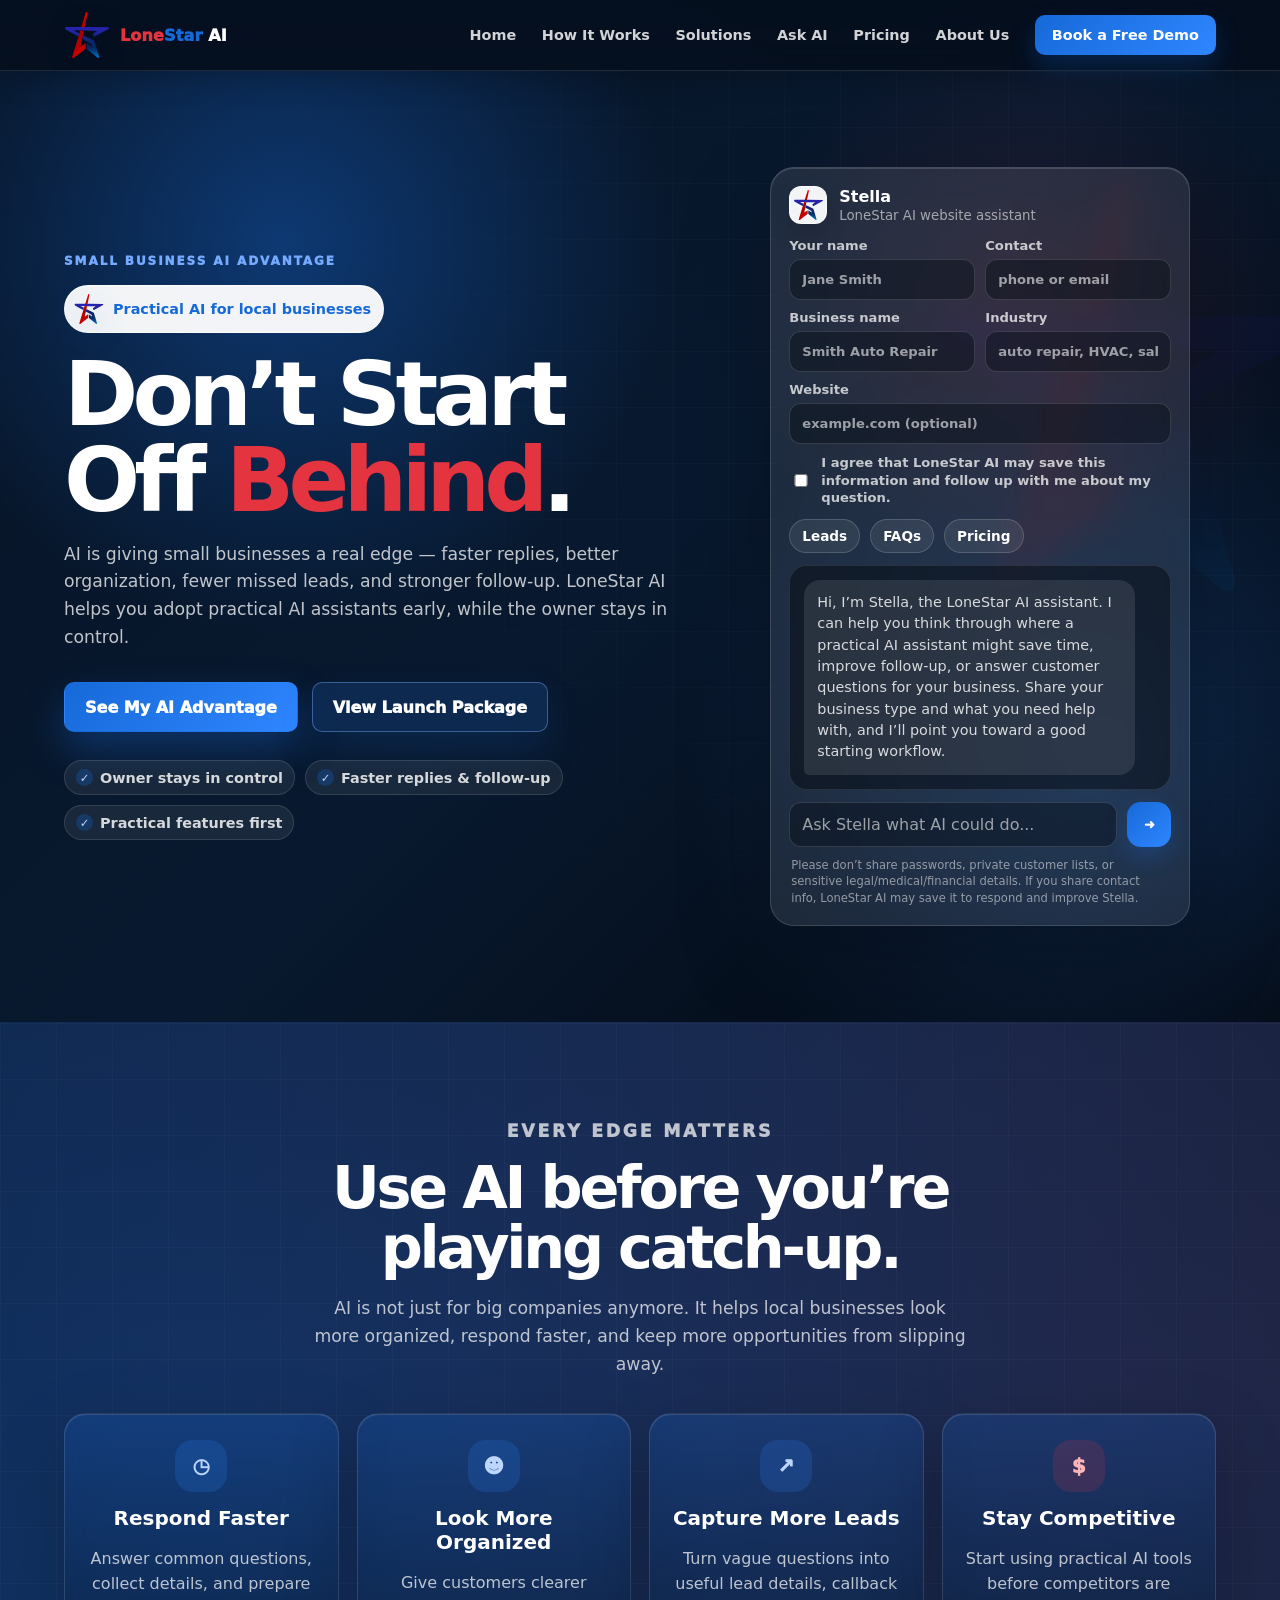
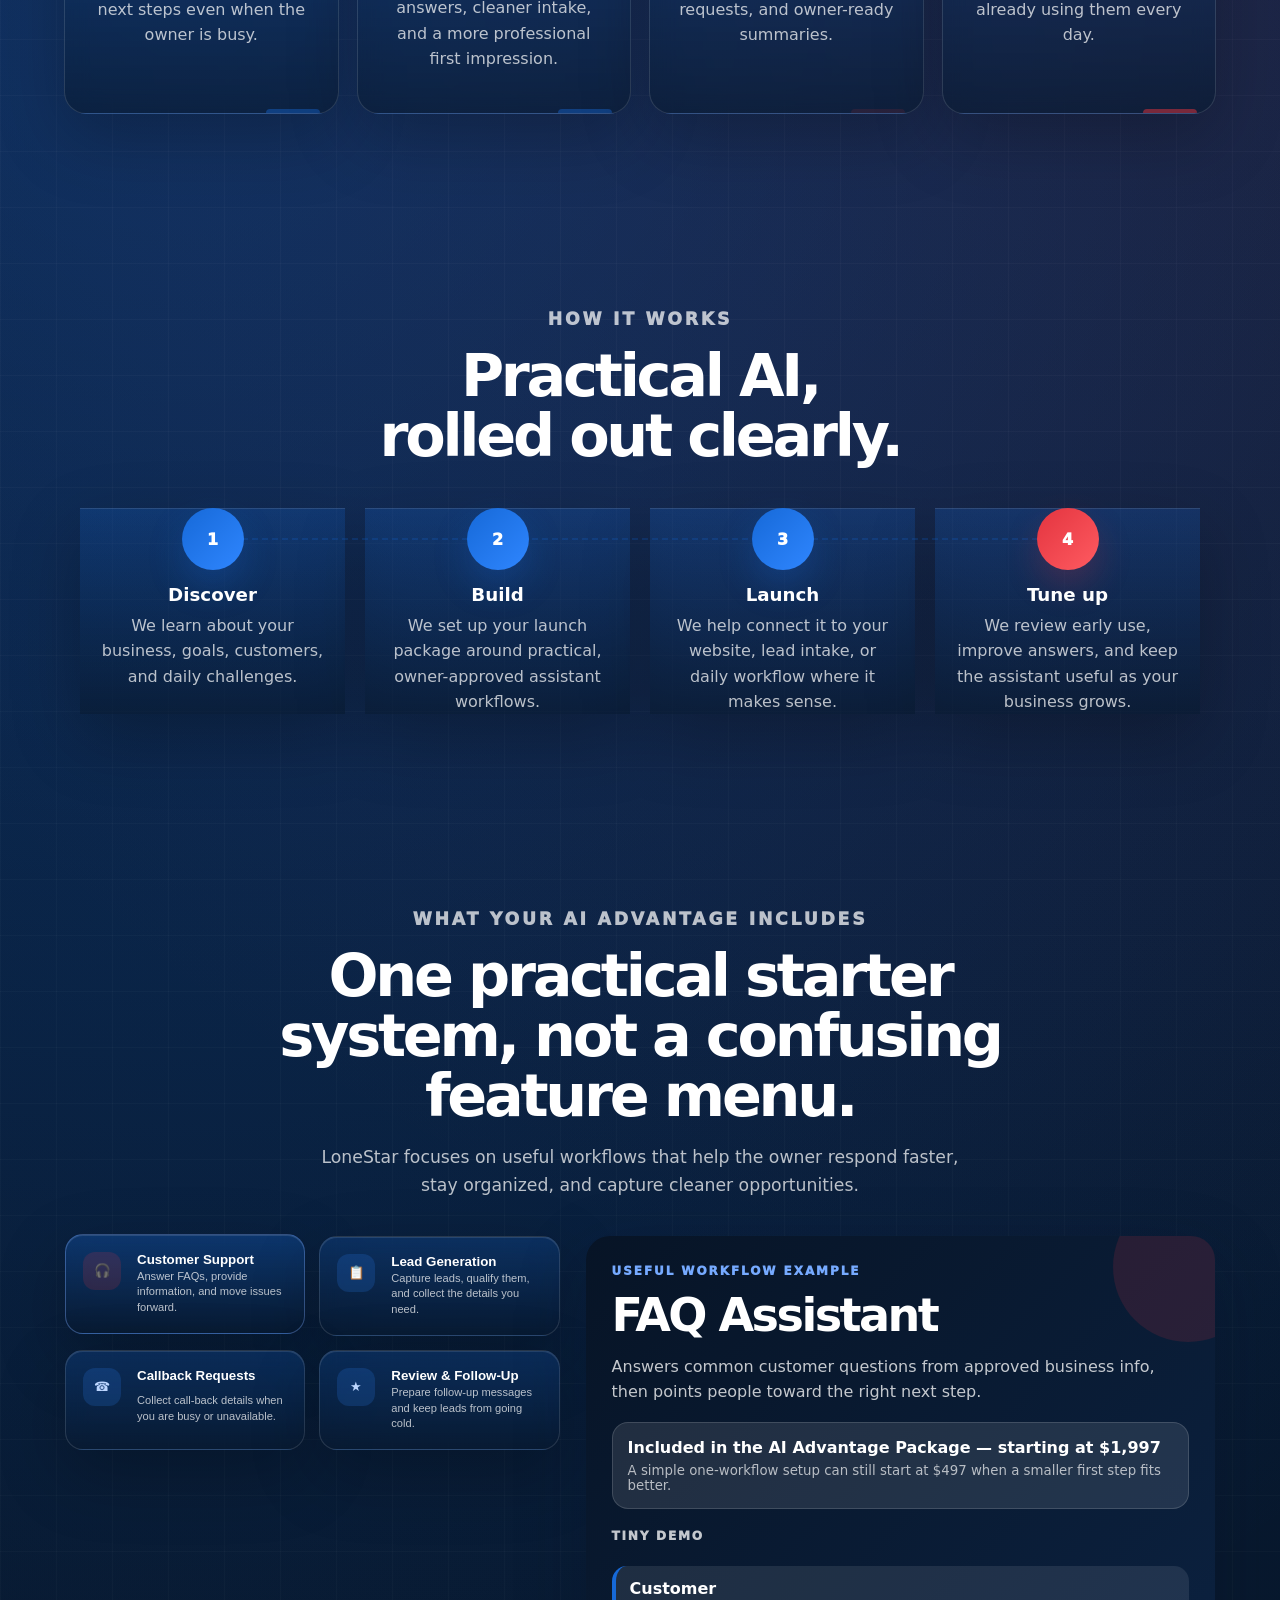
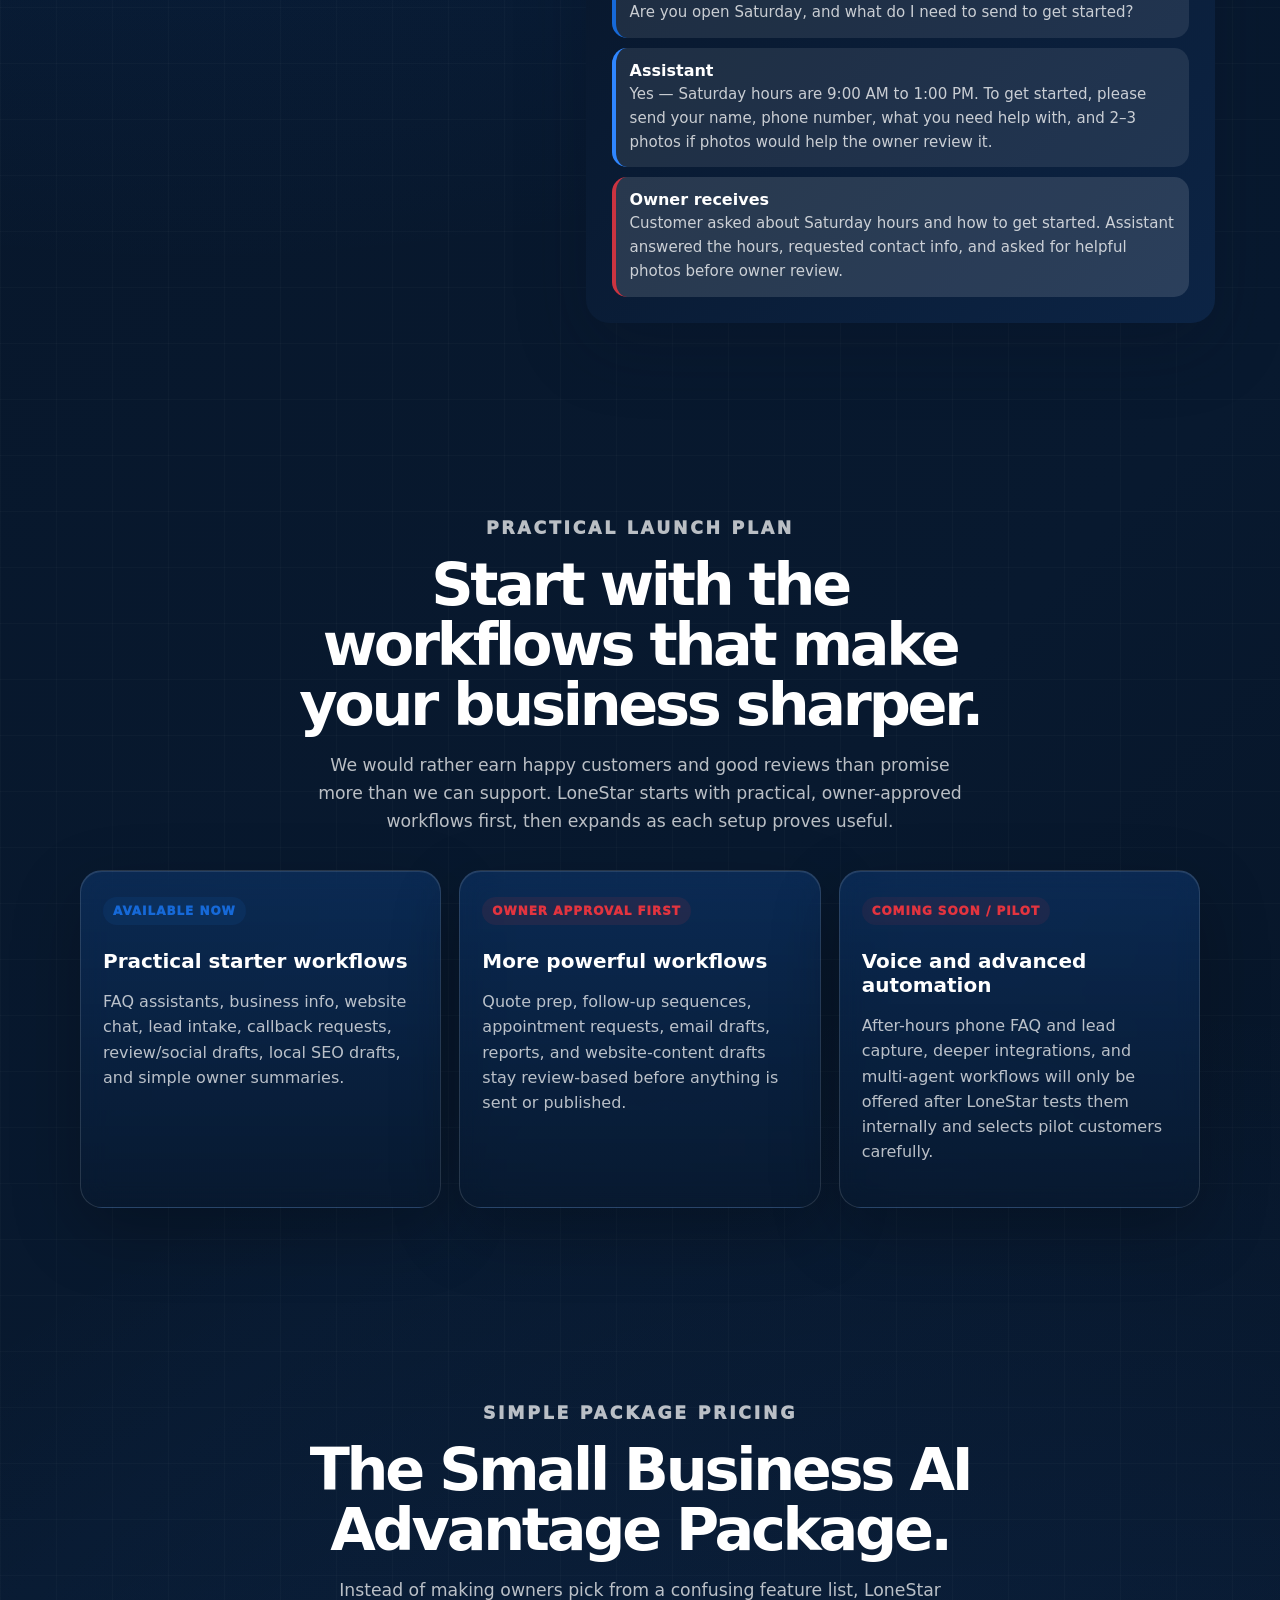
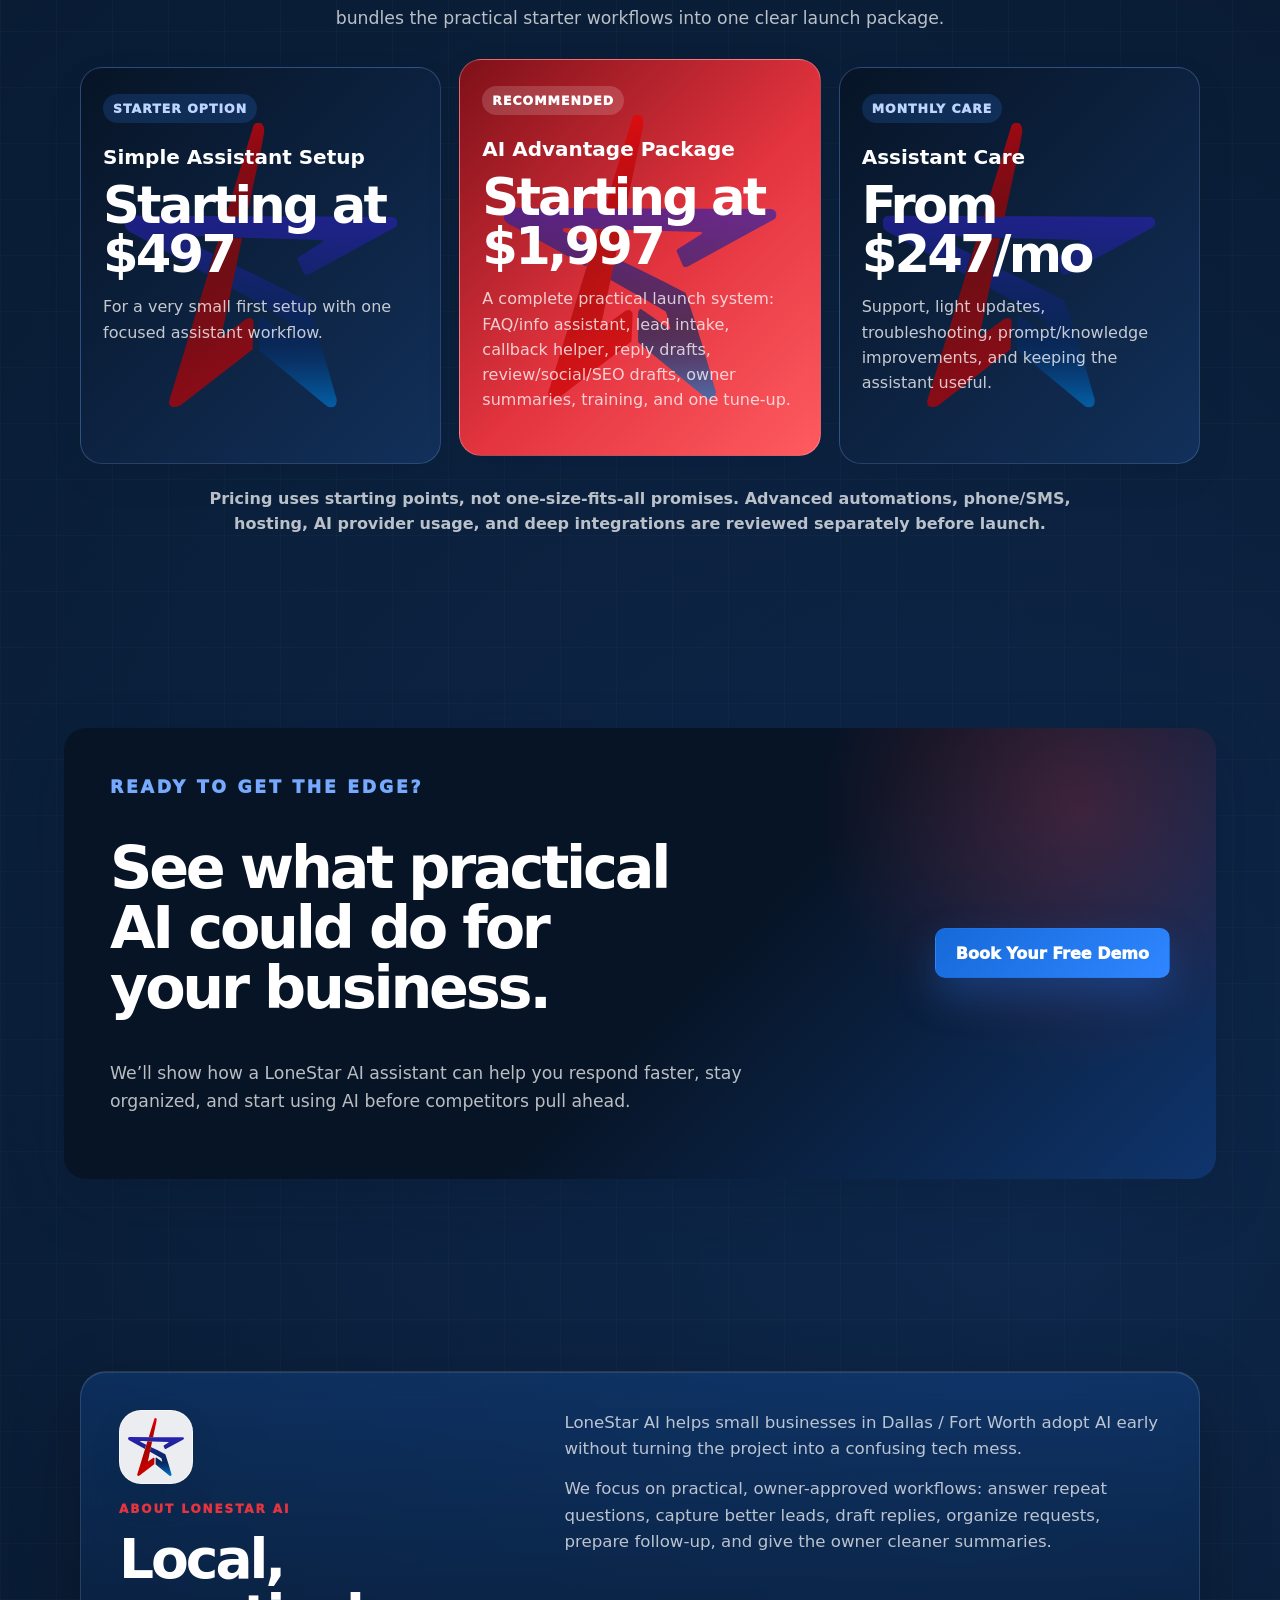
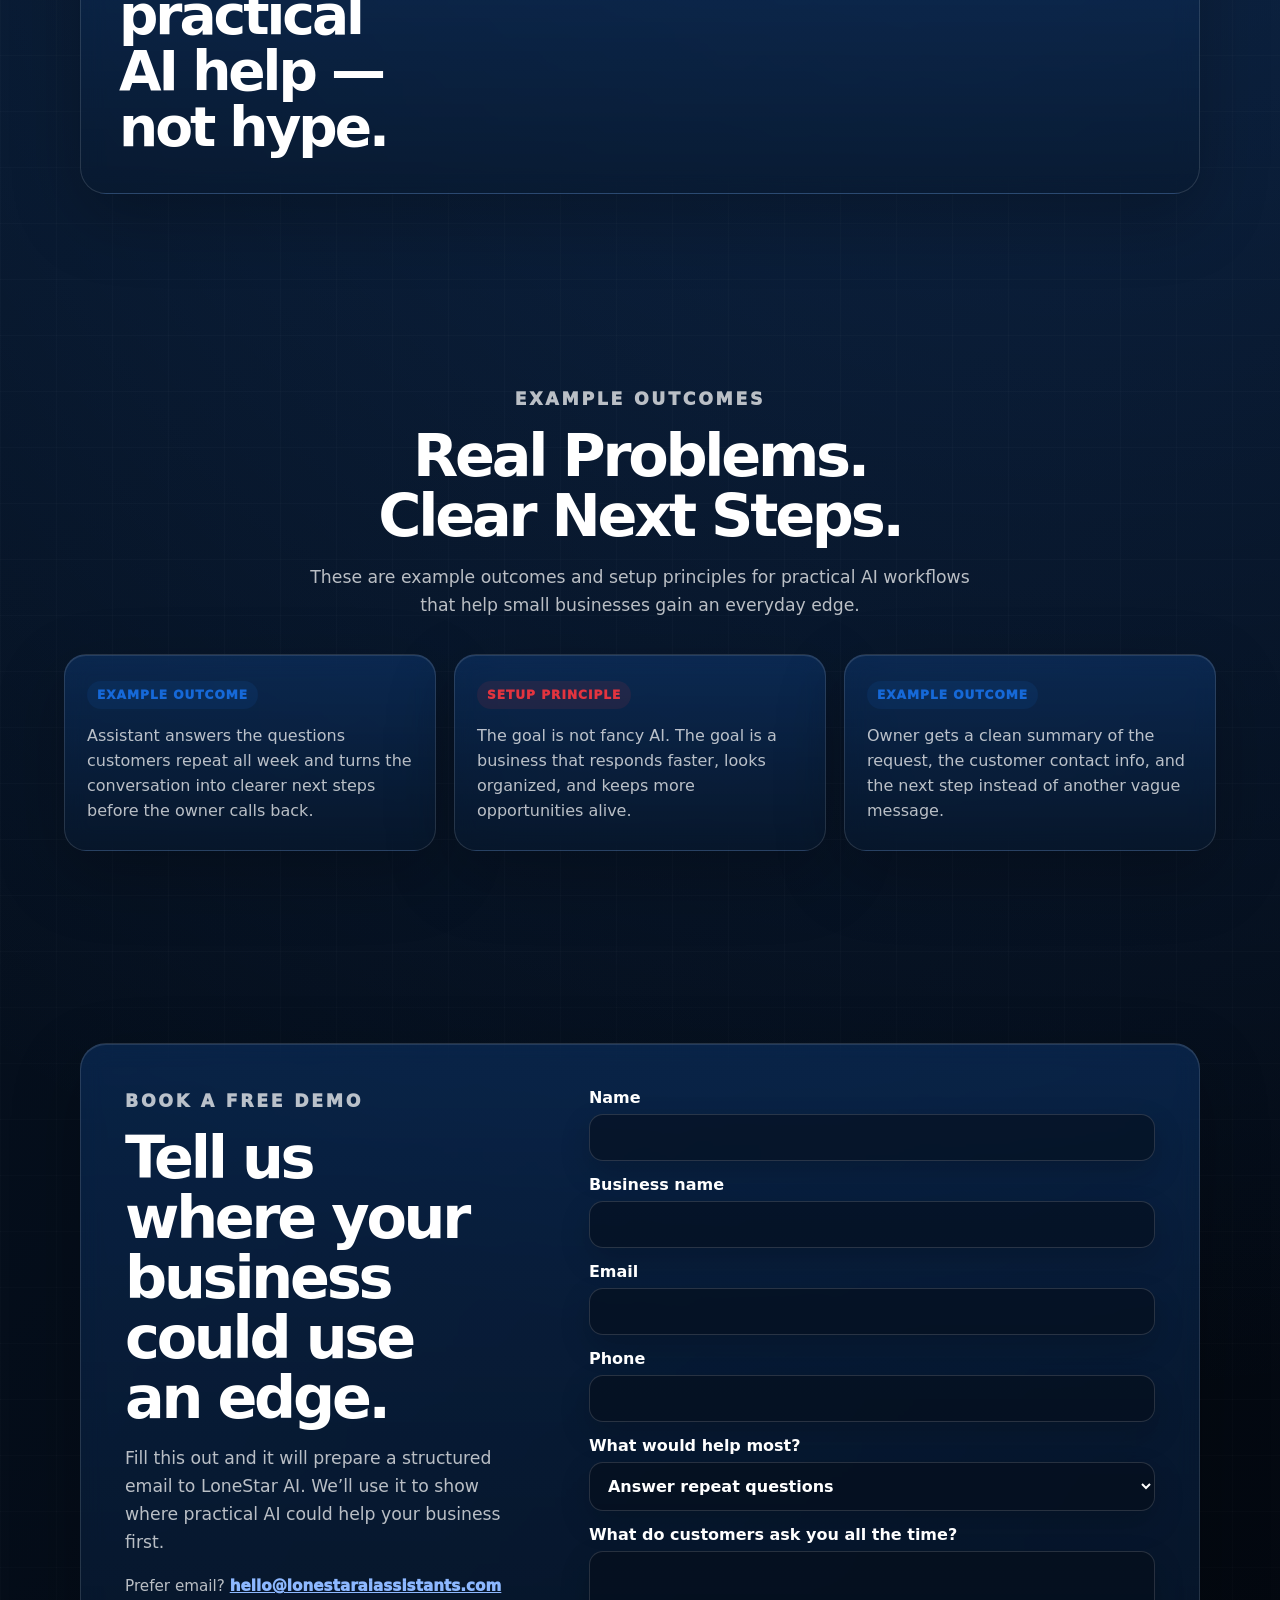
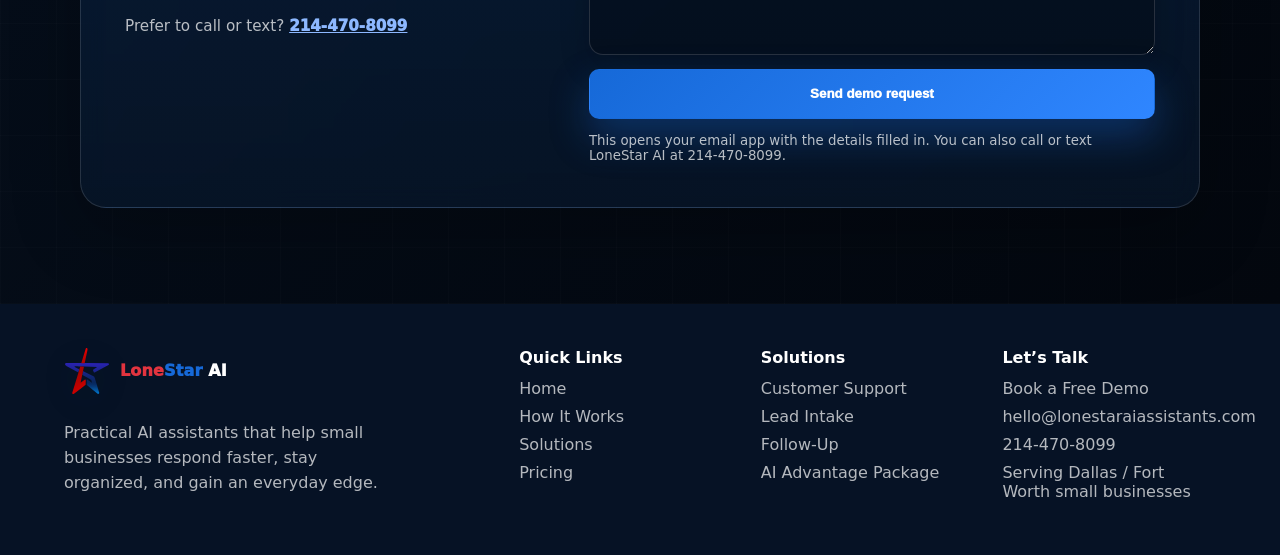
==== commit 5dedb449: "Make LoneStar buttons turn red on hover" ====
--- a/index.html
+++ b/index.html
@@ -10,7 +10,7 @@
     <meta property="og:description" content="Small businesses need every advantage. LoneStar AI sets up practical AI assistants that help you respond faster, stay organized, and capture more leads." />
     <meta property="og:type" content="website" />
     <meta property="og:image" content="assets/images/ls-star-rounded-gradient.png" />
-    <link rel="stylesheet" href="styles.css?v=20260518-launch-phone" />
+    <link rel="stylesheet" href="styles.css?v=20260518-red-button-hover" />
     <script type="application/ld+json">
       {
         "@context": "https://schema.org",
@@ -328,6 +328,6 @@
       </div>
     </footer>
 
-    <script src="assets/js/guided-selector.js?v=20260517-guide-capture" defer></script>
+    <script src="assets/js/guided-selector.js?v=20260518-feature-highlight" defer></script>
   </body>
 </html>
--- a/styles.css
+++ b/styles.css
@@ -58,9 +58,10 @@
 .brand-lone { color: var(--red); }
 .brand-star { color: var(--blue); }
 .site-header nav { display: flex; align-items: center; gap: clamp(12px, 2vw, 26px); font-size: .9rem; font-weight: 850; }
-.site-header nav a { text-decoration: none; opacity: .82; }
+.site-header nav a { text-decoration: none; opacity: .82; transition: color .18s ease, opacity .18s ease, background .18s ease, box-shadow .18s ease, transform .18s ease, border-color .18s ease; }
 .site-header nav a:hover { opacity: 1; color: var(--blue); }
 .nav-cta { background: linear-gradient(135deg, var(--blue), var(--blue-2)); color: #fff !important; padding: 12px 17px; border-radius: 10px; box-shadow: 0 12px 26px rgba(22,105,216,.24); opacity: 1 !important; }
+.nav-cta:hover, .nav-cta:focus-visible { background: linear-gradient(135deg, var(--red), var(--red-2)); color: #fff !important; box-shadow: 0 14px 30px rgba(227,52,63,.30); transform: translateY(-1px); }
 .menu-toggle {
   display: none;
   align-items: center;
@@ -84,6 +85,12 @@
   background: var(--navy);
   transition: transform .2s ease, opacity .2s ease;
 }
+.menu-toggle:hover, .menu-toggle:focus-visible {
+  background: linear-gradient(135deg, var(--red), var(--red-2));
+  border-color: rgba(255,255,255,.26);
+  box-shadow: 0 12px 28px rgba(227,52,63,.28);
+}
+.menu-toggle:hover span, .menu-toggle:focus-visible span { background: white; }
 .site-header.menu-open .menu-toggle span:nth-child(1) { transform: translateY(8px) rotate(45deg); }
 .site-header.menu-open .menu-toggle span:nth-child(2) { opacity: 0; }
 .site-header.menu-open .menu-toggle span:nth-child(3) { transform: translateY(-8px) rotate(-45deg); }
@@ -171,11 +178,11 @@
   font-weight: 950;
   border: 1px solid transparent;
   cursor: pointer;
+  transition: background .18s ease, box-shadow .18s ease, transform .18s ease, border-color .18s ease, color .18s ease;
 }
 .btn.primary { background: linear-gradient(135deg, var(--blue), var(--blue-2)); color: white; box-shadow: 0 18px 38px rgba(22,105,216,.34); }
-.hero-actions .btn.primary { background: linear-gradient(135deg, var(--red), var(--red-2)); box-shadow: 0 18px 38px rgba(227,52,63,.30); }
-.btn.primary:hover { transform: translateY(-1px); }
-.btn.ghost { color: white; border-color: rgba(255,255,255,.26); background: rgba(255,255,255,.06); }
+.btn.primary:hover, .btn.primary:focus-visible, .btn.ghost:hover, .btn.ghost:focus-visible { background: linear-gradient(135deg, var(--red), var(--red-2)); border-color: rgba(255,255,255,.28); color: white; box-shadow: 0 18px 38px rgba(227,52,63,.32); transform: translateY(-1px); }
+.btn.ghost { color: white; border-color: rgba(125,171,255,.42); background: rgba(47,134,255,.16); box-shadow: 0 18px 38px rgba(22,105,216,.16); }
 .trust-strip { display: flex; gap: 10px; flex-wrap: wrap; margin-top: 28px; }
 .trust-strip span { display: inline-flex; align-items: center; gap: 7px; border: 1px solid rgba(255,255,255,.12); background: rgba(255,255,255,.07); color: rgba(255,255,255,.82); font-weight: 850; font-size: .9rem; padding: 8px 11px; border-radius: 999px; }
 .trust-strip span::before { content: '✓'; display: inline-grid; place-items: center; width: 17px; height: 17px; border-radius: 999px; background: rgba(22,105,216,.28); color: #bcd6ff; font-size: .72rem; margin-right: 0; }
@@ -201,7 +208,8 @@
 .task-list strong { font-size: .92rem; }
 .task-list small { color: rgba(255,255,255,.62); }
 .ask-bar { display: flex; align-items: center; justify-content: space-between; padding: 9px 9px 9px 14px; }
-.ask-bar button { border: 0; width: 34px; height: 34px; border-radius: 999px; background: var(--blue); color: white; font-weight: 950; }
+.ask-bar button { border: 0; width: 34px; height: 34px; border-radius: 999px; background: var(--blue); color: white; font-weight: 950; cursor: pointer; transition: background .18s ease, box-shadow .18s ease, transform .18s ease; }
+.ask-bar button:hover, .ask-bar button:focus-visible { background: var(--red); box-shadow: 0 10px 22px rgba(227,52,63,.28); transform: translateY(-1px); }
 
 .section-heading { max-width: 860px; margin: 0 auto; }
 .centered { text-align: center; }
@@ -282,6 +290,8 @@
   transition: .18s ease;
 }
 .solution-item:hover, .solution-item.active { border-color: rgba(22,105,216,.36); box-shadow: 0 18px 42px rgba(7,20,38,.10); transform: translateY(-2px); }
+.solution-item:hover { border-color: rgba(227,52,63,.46); box-shadow: 0 18px 42px rgba(227,52,63,.14); }
+.solution-item:hover span { background: rgba(227,52,63,.12); color: var(--red); }
 .solution-item.active { background: linear-gradient(135deg, #fff, #eef6ff); }
 .solution-item.active span { background: rgba(227,52,63,.12); color: var(--red); }
 .solution-item span { grid-row: span 2; display: inline-grid; place-items: center; width: 38px; height: 38px; border-radius: 12px; background: #eaf3ff; color: var(--blue); }
@@ -331,8 +341,9 @@
   font-size: .92rem;
   font-weight: 850;
   cursor: pointer;
-}
-.quick-prompts button:hover { background: rgba(47,134,255,.22); border-color: rgba(125,171,255,.42); }
+  transition: background .18s ease, border-color .18s ease, box-shadow .18s ease, transform .18s ease;
+}
+.quick-prompts button:hover, .quick-prompts button:focus-visible { background: linear-gradient(135deg, var(--red), var(--red-2)); border-color: rgba(255,255,255,.34); box-shadow: 0 12px 28px rgba(227,52,63,.24); transform: translateY(-1px); }
 .ask-ai-note { font-size: .92rem !important; color: rgba(255,255,255,.58) !important; }
 .site-chat {
   border: 1px solid rgba(255,255,255,.14);
@@ -377,8 +388,10 @@
 .chat-bubble { max-width: 86%; padding: 12px 13px; border-radius: 16px; line-height: 1.48; font-size: .96rem; }
 .chat-bubble.assistant { justify-self: start; background: rgba(255,255,255,.10); color: rgba(255,255,255,.82); border-bottom-left-radius: 5px; }
 .chat-bubble.user { justify-self: end; background: linear-gradient(135deg, var(--blue), var(--blue-2)); color: white; border-bottom-right-radius: 5px; }
+.feature-highlight { color: #ff5b61; font-weight: 900; text-shadow: 0 0 16px rgba(227,52,63,.36); }
 .chat-form { display: grid; grid-template-columns: 1fr 44px; gap: 10px; margin-top: 12px; }
-.chat-form button { border: 0; border-radius: 14px; background: linear-gradient(135deg, var(--blue), var(--blue-2)); color: white; font-weight: 950; cursor: pointer; box-shadow: 0 10px 22px rgba(22,105,216,.26); }
+.chat-form button { border: 0; border-radius: 14px; background: linear-gradient(135deg, var(--blue), var(--blue-2)); color: white; font-weight: 950; cursor: pointer; box-shadow: 0 10px 22px rgba(22,105,216,.26); transition: background .18s ease, box-shadow .18s ease, transform .18s ease; }
+.chat-form button:hover, .chat-form button:focus-visible { background: linear-gradient(135deg, var(--red), var(--red-2)); box-shadow: 0 12px 26px rgba(227,52,63,.30); transform: translateY(-1px); }
 .hero-chat { align-self: center; }
 .hero-chat .business-context { grid-template-columns: 1fr 1fr; }
 .hero-chat .quick-prompts { margin: 10px 0 12px; }
@@ -529,6 +542,8 @@
 .icon, .solution-item span { background: rgba(47,134,255,.18); color: #bcd6ff; }
 .benefit-grid article:nth-child(4) .icon, .solution-item.active span { background: rgba(227,52,63,.16); color: #ffb4b8; }
 .solution-item:hover, .solution-item.active { border-color: rgba(125,171,255,.38); box-shadow: 0 24px 70px rgba(0,0,0,.24), inset 0 1px 0 rgba(255,255,255,.12); }
+.solution-item:hover { border-color: rgba(227,52,63,.50); box-shadow: 0 24px 70px rgba(227,52,63,.18), inset 0 1px 0 rgba(255,255,255,.12); }
+.solution-item:hover span { background: rgba(227,52,63,.16); color: #ffb4b8; }
 .solution-item.active { background: linear-gradient(180deg, rgba(22,105,216,.30), rgba(8,25,47,.72)); }
 .mobile-picker select, .lead-form input, .lead-form select, .lead-form textarea {
   color: white;
@@ -593,6 +608,7 @@
   .site-header nav a { display: flex; align-items: center; min-height: 44px; padding: 0 12px; border-radius: 12px; opacity: 1; }
   .site-header nav a:hover { background: rgba(255,255,255,.08); }
   .site-header nav .nav-cta { justify-content: center; margin-top: 4px; background: linear-gradient(135deg, var(--blue), var(--blue-2)); }
+  .site-header nav .nav-cta:hover, .site-header nav .nav-cta:focus-visible { background: linear-gradient(135deg, var(--red), var(--red-2)); }
   .hero { padding-top: 38px; }
   .hero-grid { gap: 26px; }
   .hero-copy, .hero-grid > * { min-width: 0; }
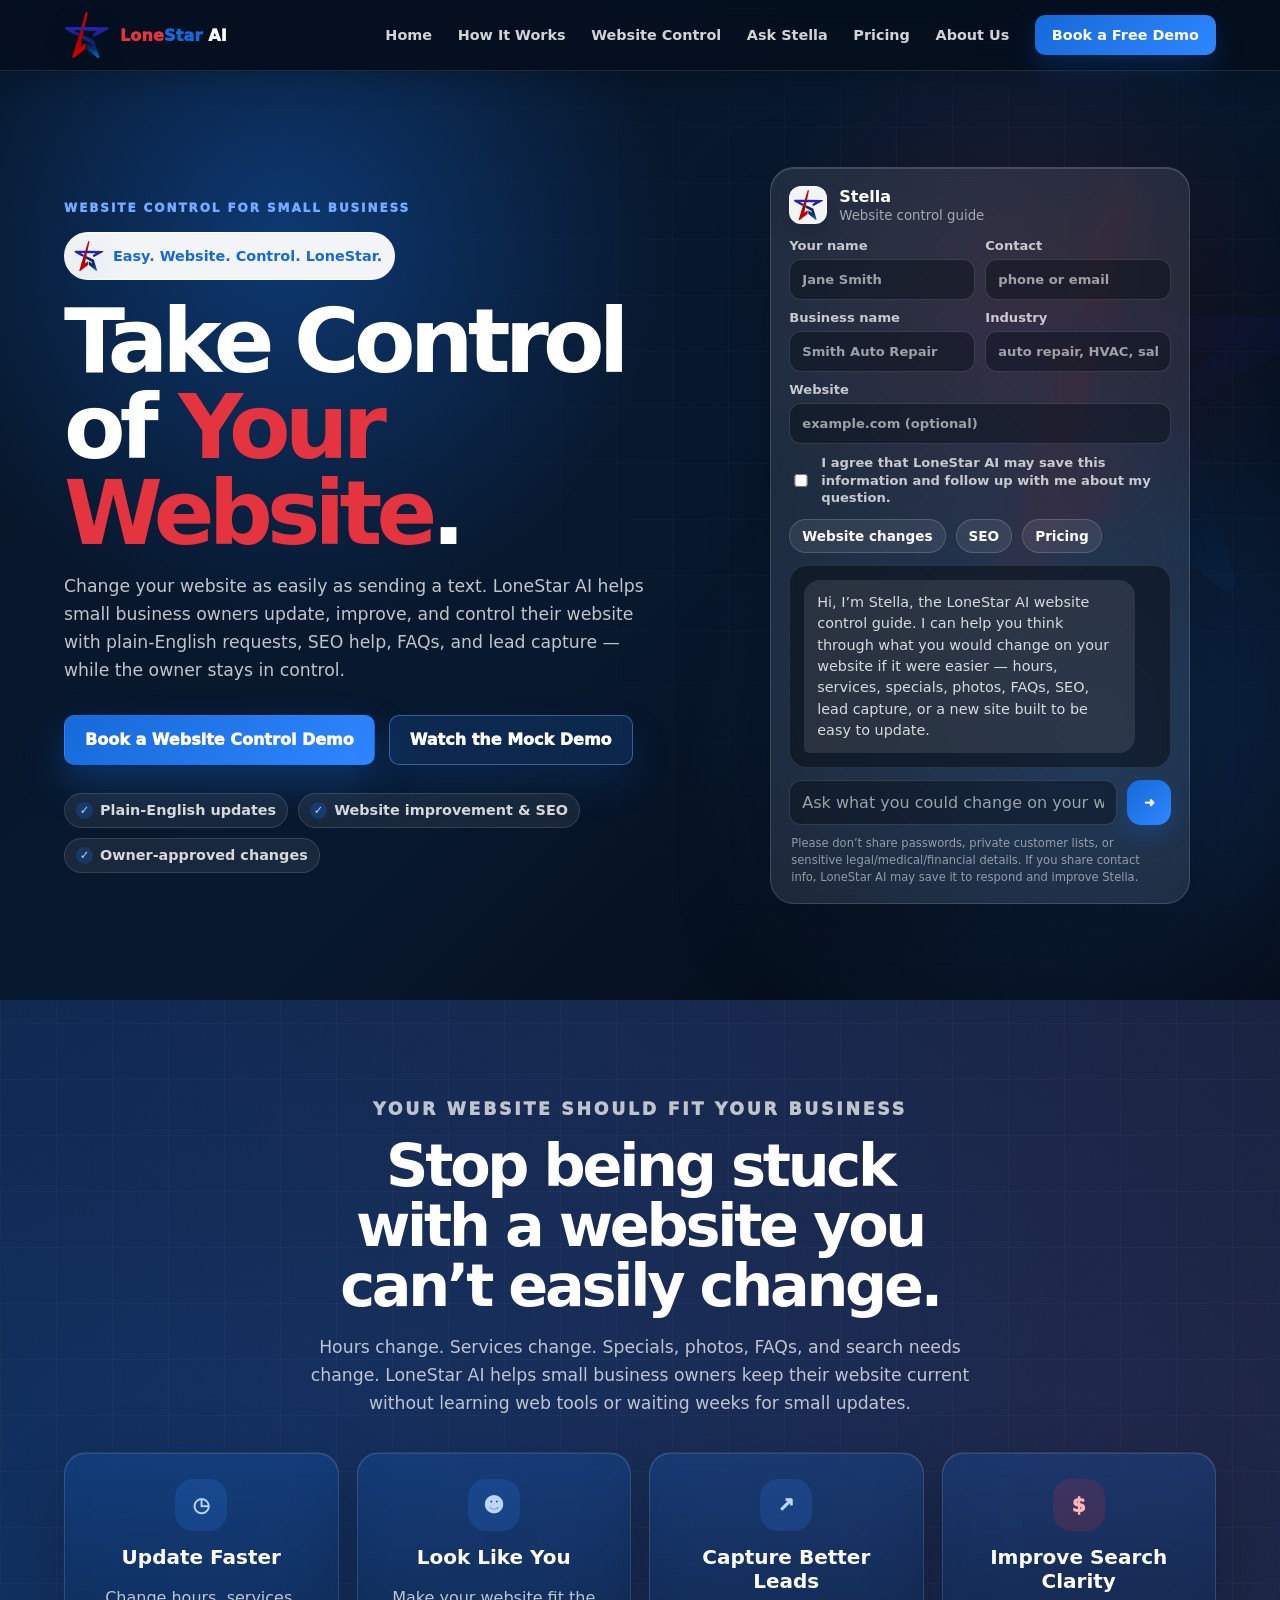
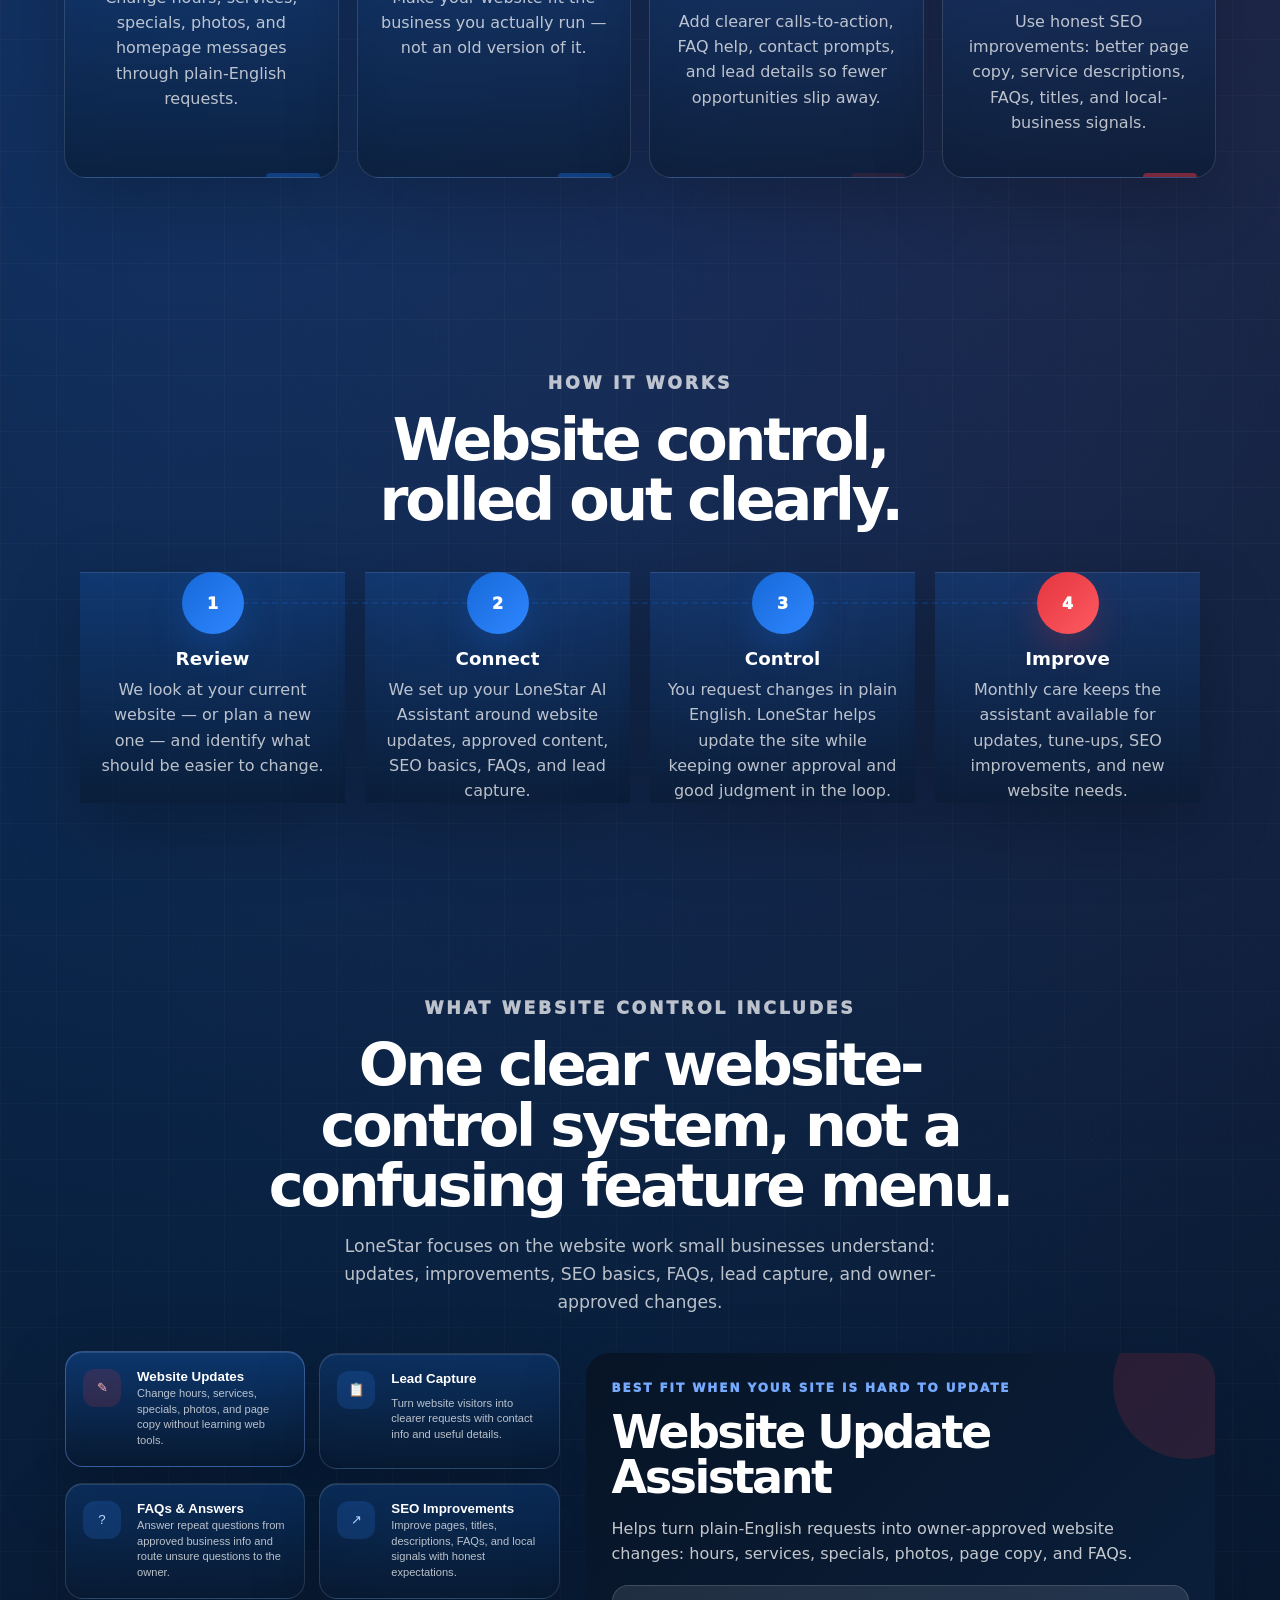
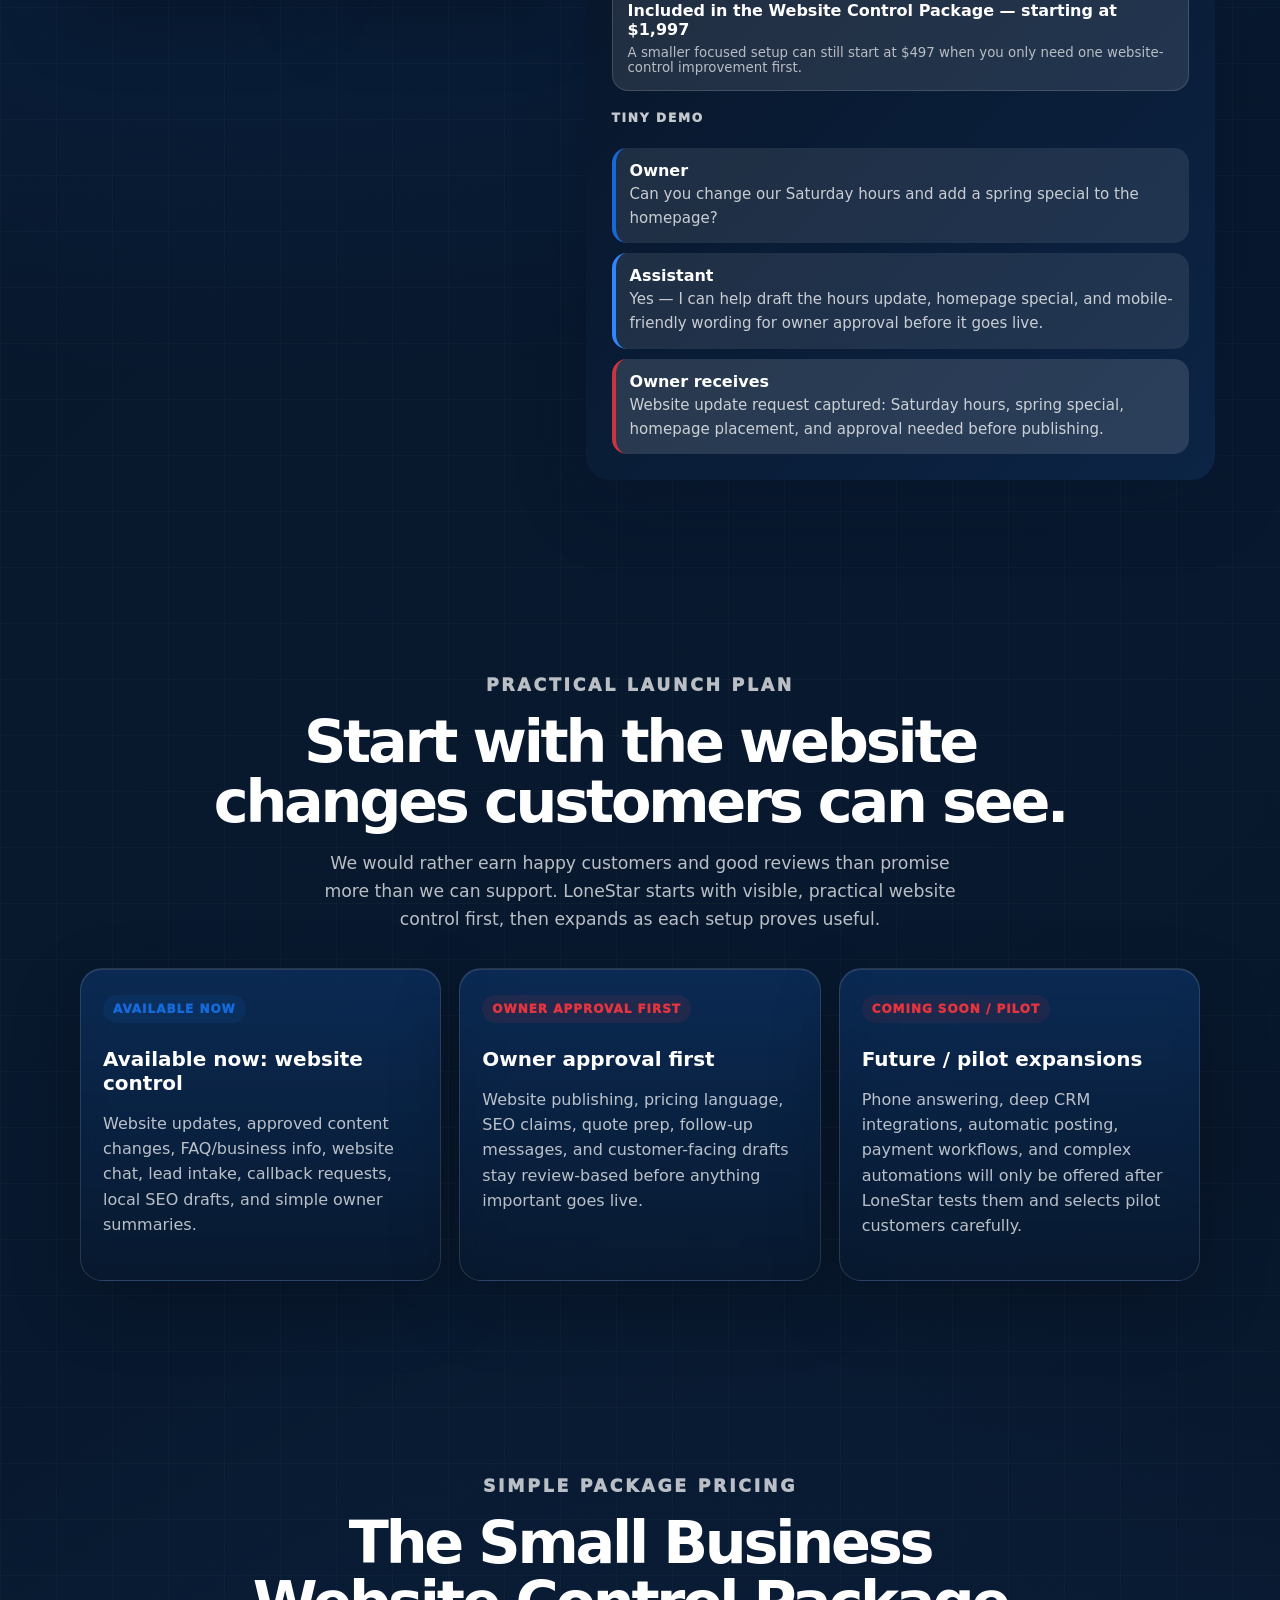
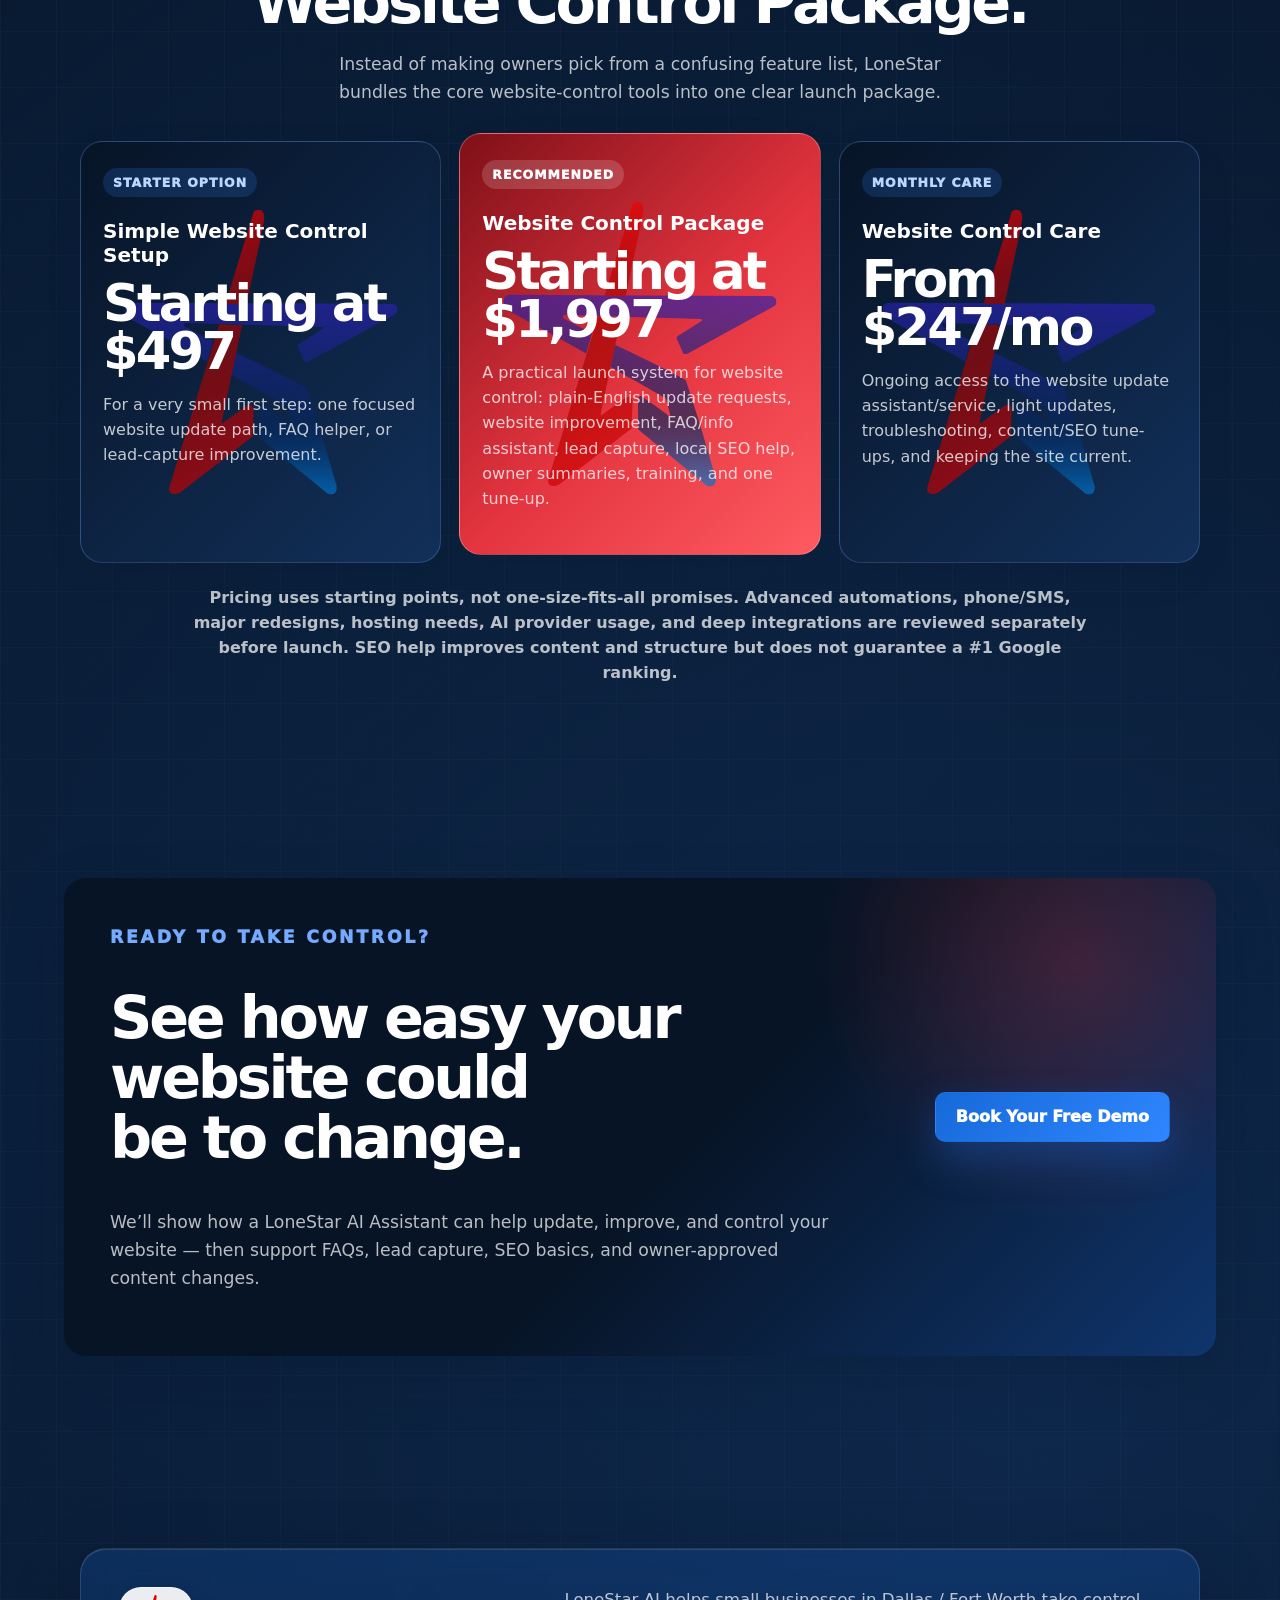
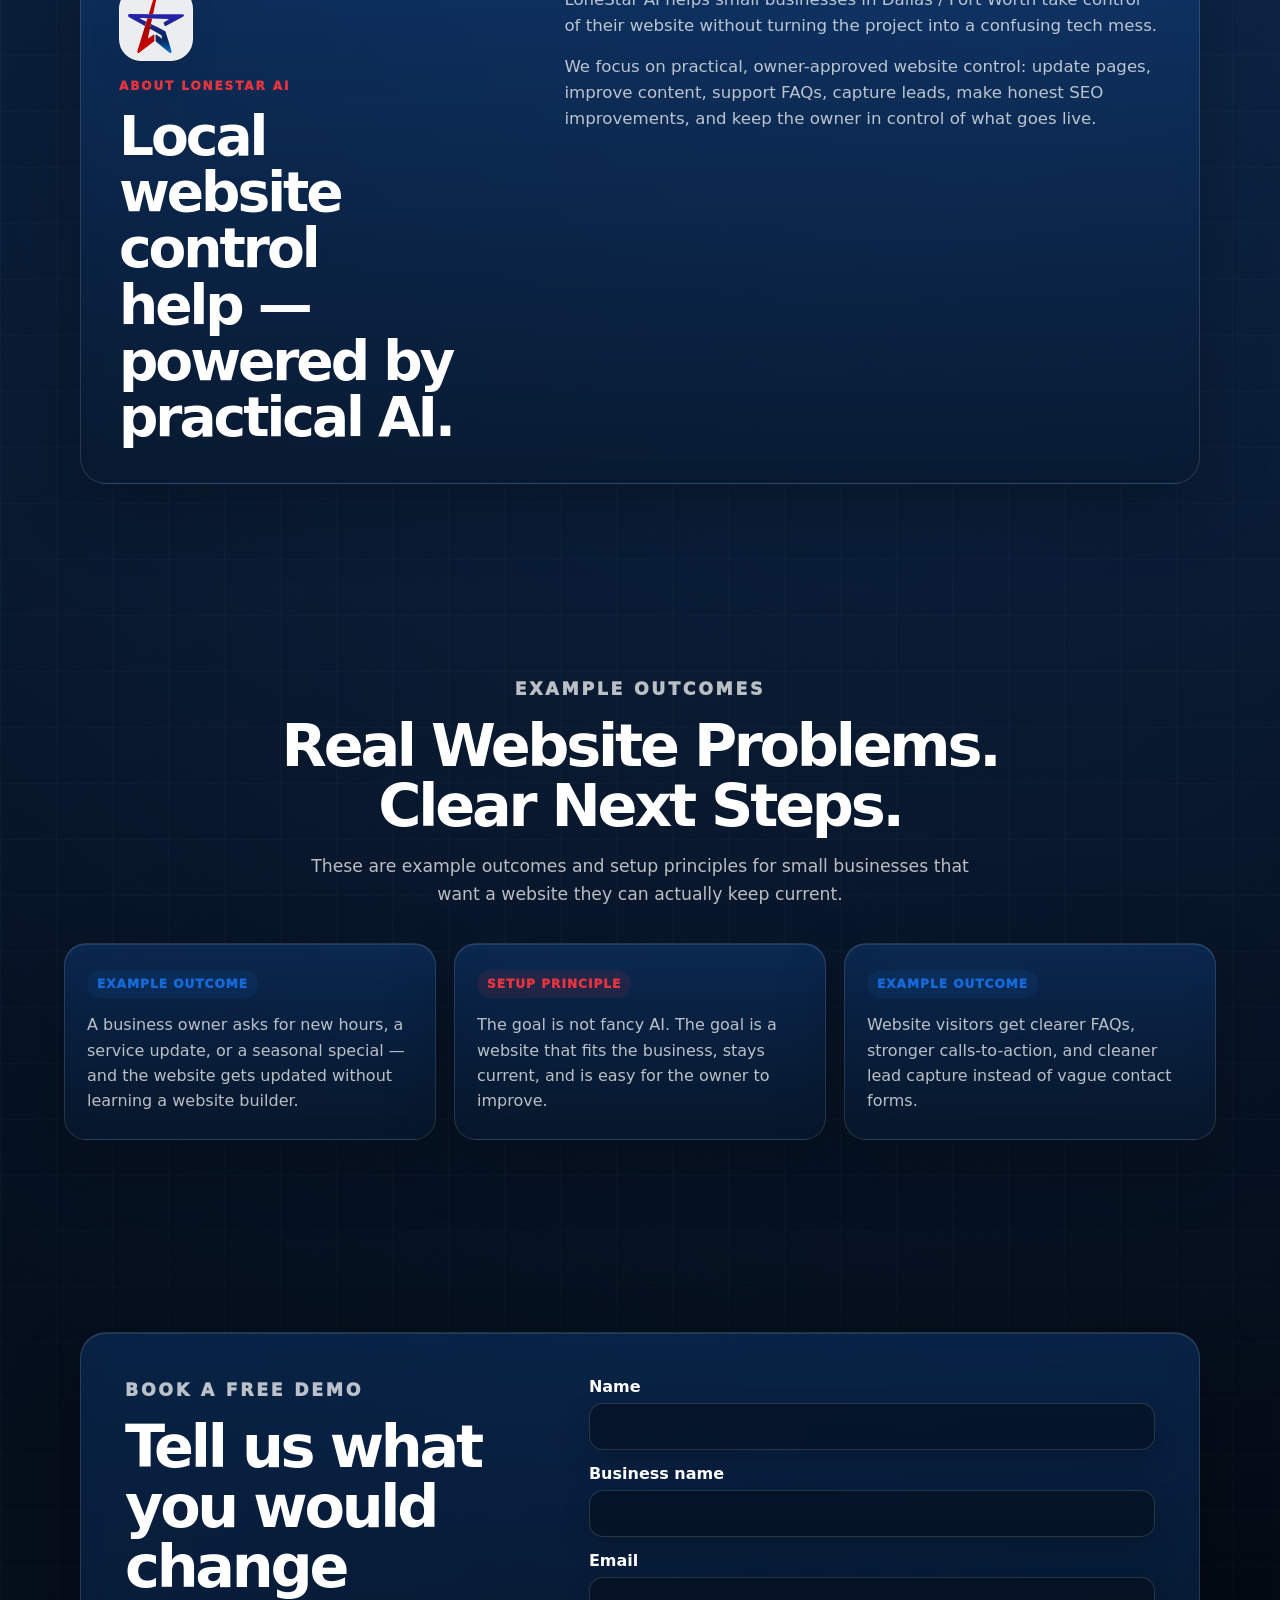
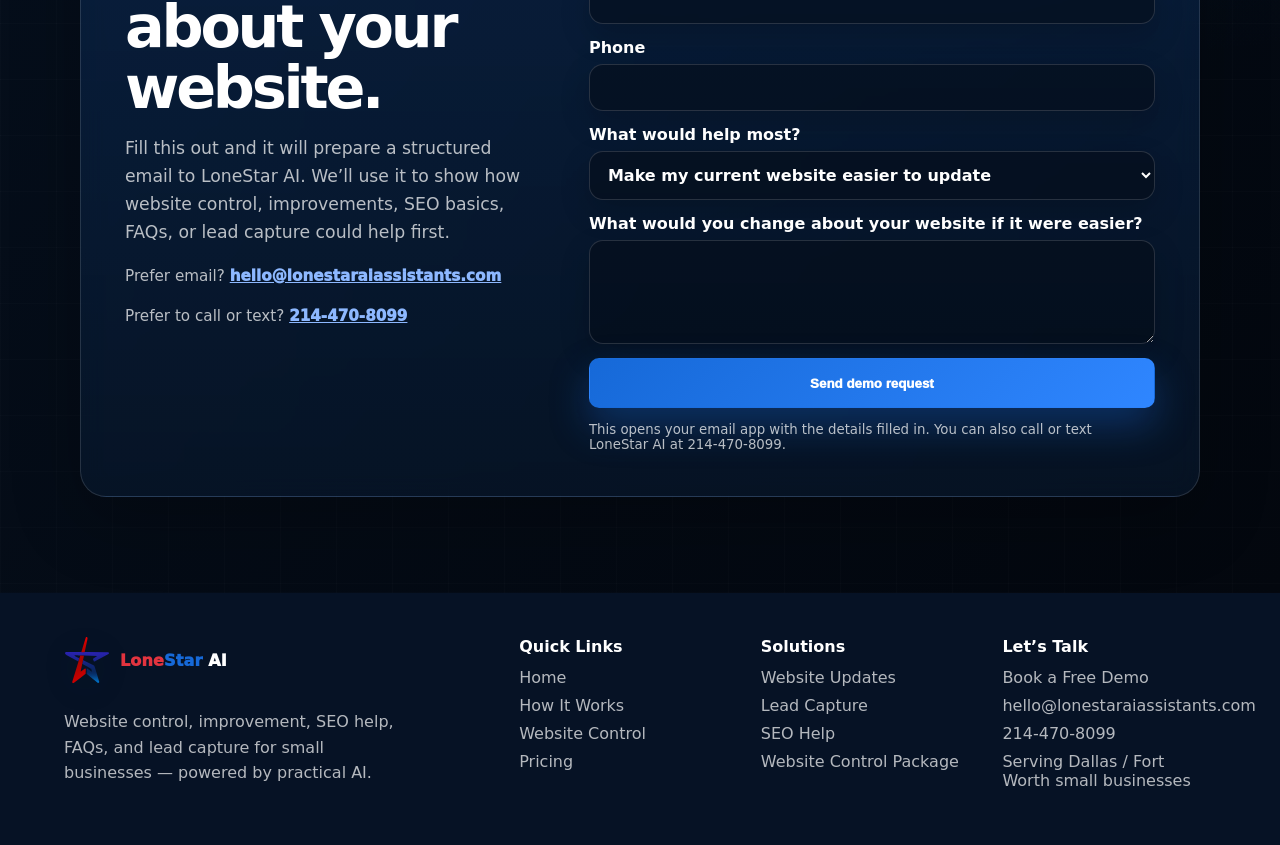
==== commit d05cfb28: "Refocus site on website control offer" ====
--- a/index.html
+++ b/index.html
@@ -3,20 +3,20 @@
   <head>
     <meta charset="utf-8" />
     <meta name="viewport" content="width=device-width, initial-scale=1" />
-    <title>LoneStar AI | Small Business AI Advantage</title>
-    <meta name="description" content="LoneStar AI helps local small businesses adopt practical AI assistants early: faster replies, better lead capture, owner-approved drafts, and stronger follow-up." />
+    <title>LoneStar AI | Website Control for Small Businesses</title>
+    <meta name="description" content="LoneStar AI helps small business owners take control of their website: plain-English updates, website improvements, SEO help, FAQs, lead capture, and monthly assistant care." />
     <meta name="theme-color" content="#071426" />
     <meta property="og:title" content="LoneStar AI" />
-    <meta property="og:description" content="Small businesses need every advantage. LoneStar AI sets up practical AI assistants that help you respond faster, stay organized, and capture more leads." />
+    <meta property="og:description" content="Change your website as easily as sending a text. LoneStar AI helps small business owners update, improve, and control their website with a practical AI assistant." />
     <meta property="og:type" content="website" />
     <meta property="og:image" content="assets/images/ls-star-rounded-gradient.png" />
-    <link rel="stylesheet" href="styles.css?v=20260518-red-button-hover" />
+    <link rel="stylesheet" href="styles.css?v=20260519-website-control" />
     <script type="application/ld+json">
       {
         "@context": "https://schema.org",
         "@type": "ProfessionalService",
         "name": "LoneStar AI",
-        "description": "Small business AI advantage setup for local service businesses, including practical AI assistants, lead intake, FAQ support, owner-approved drafts, follow-up, website chat, and monthly assistant care.",
+        "description": "Website control and improvement service for small businesses, including plain-English website updates, SEO help, FAQ support, lead capture, owner-approved content changes, and monthly assistant care.",
         "areaServed": ["Dallas", "Fort Worth", "DFW", "North Texas"],
         "url": "https://lonestaraiassistants.com/"
       }
@@ -36,8 +36,8 @@
       <nav id="primary-nav" aria-label="Primary navigation" data-primary-nav>
         <a href="#top">Home</a>
         <a href="#how-it-works">How It Works</a>
-        <a href="#solutions">Solutions</a>
-        <a href="#ask-lonestar">Ask AI</a>
+        <a href="#solutions">Website Control</a>
+        <a href="#ask-lonestar">Ask Stella</a>
         <a href="#pricing">Pricing</a>
         <a href="#about">About Us</a>
         <a class="nav-cta" href="#contact">Book a Free Demo</a>
@@ -48,25 +48,25 @@
       <section id="ask-lonestar" class="hero section-pad">
         <div class="hero-grid">
           <div class="hero-copy">
-            <p class="eyebrow blue">Small business AI advantage</p>
-            <div class="hero-logo-chip"><img src="assets/images/ls-star-rounded-gradient.svg" alt="" aria-hidden="true" /><span>Practical AI for local businesses</span></div>
-            <h1>Don’t Start Off <span>Behind</span>.</h1>
-            <p class="hero-lede">AI is giving small businesses a real edge — faster replies, better organization, fewer missed leads, and stronger follow-up. LoneStar AI helps you adopt practical AI assistants early, while the owner stays in control.</p>
+            <p class="eyebrow blue">Website control for small business</p>
+            <div class="hero-logo-chip"><img src="assets/images/ls-star-rounded-gradient.svg" alt="" aria-hidden="true" /><span>Easy. Website. Control. LoneStar.</span></div>
+            <h1>Take Control of <span>Your Website</span>.</h1>
+            <p class="hero-lede">Change your website as easily as sending a text. LoneStar AI helps small business owners update, improve, and control their website with plain-English requests, SEO help, FAQs, and lead capture — while the owner stays in control.</p>
             <div class="hero-actions">
-              <a class="btn primary" href="#contact">See My AI Advantage</a>
-              <a class="btn ghost" href="#pricing">View Launch Package</a>
+              <a class="btn primary" href="#contact">Book a Website Control Demo</a>
+              <a class="btn ghost" href="demo-control.html">Watch the Mock Demo</a>
             </div>
             <div class="trust-strip" aria-label="LoneStar launch benefits">
-              <span>Owner stays in control</span>
-              <span>Faster replies & follow-up</span>
-              <span>Practical features first</span>
+              <span>Plain-English updates</span>
+              <span>Website improvement & SEO</span>
+              <span>Owner-approved changes</span>
             </div>
           </div>
 
           <aside class="assistant-card site-chat hero-chat" aria-label="Stella, the LoneStar AI website assistant">
             <div class="site-chat-header">
               <span class="spark logo-spark"><img src="assets/images/ls-star-rounded-gradient.svg" alt="" aria-hidden="true" /></span>
-              <div><strong>Stella</strong><small>LoneStar AI website assistant</small></div>
+              <div><strong>Stella</strong><small>Website control guide</small></div>
             </div>
             <div class="business-context lead-context">
               <label>Your name <input data-chat-name type="text" placeholder="Jane Smith" /></label>
@@ -77,15 +77,15 @@
               <label class="consent-field"><input data-chat-followup type="checkbox" /> I agree that LoneStar AI may save this information and follow up with me about my question.</label>
             </div>
             <div class="quick-prompts hero-prompts" aria-label="Example questions">
-              <button type="button" data-chat-prompt="Can you help me with leads?">Leads</button>
-              <button type="button" data-chat-prompt="Can Stella answer customer questions?">FAQs</button>
-              <button type="button" data-chat-prompt="How much does it cost?">Pricing</button>
+              <button type="button" data-chat-prompt="Can I change my website by text?">Website changes</button>
+              <button type="button" data-chat-prompt="Can you help with Google Search and SEO?">SEO</button>
+              <button type="button" data-chat-prompt="How much does website control cost?">Pricing</button>
             </div>
             <div class="chat-window" data-chat-window aria-live="polite">
-              <div class="chat-bubble assistant">Hi, I’m Stella, the LoneStar AI assistant. I can help you think through where a practical AI assistant might save time, improve follow-up, or answer customer questions for your business. Share your business type and what you need help with, and I’ll point you toward a good starting workflow.</div>
+              <div class="chat-bubble assistant">Hi, I’m Stella, the LoneStar AI website control guide. I can help you think through what you would change on your website if it were easier — hours, services, specials, photos, FAQs, SEO, lead capture, or a new site built to be easy to update.</div>
             </div>
             <form class="chat-form" data-chat-form>
-              <input data-chat-input name="question" autocomplete="off" placeholder="Ask Stella what AI could do..." required />
+              <input data-chat-input name="question" autocomplete="off" placeholder="Ask what you could change on your website..." required />
               <button type="submit" aria-label="Send question">➜</button>
             </form>
             <p class="privacy-note">Please don’t share passwords, private customer lists, or sensitive legal/medical/financial details. If you share contact info, LoneStar AI may save it to respond and improve Stella.</p>
@@ -93,32 +93,32 @@
         </div>
       </section>
 
-      <section class="section-pad benefits light" aria-label="Why small businesses choose AI">
-        <div class="section-heading centered">
-          <p class="eyebrow">Every edge matters</p>
-          <h2>Use AI before you’re playing catch-up.</h2>
-          <p>AI is not just for big companies anymore. It helps local businesses look more organized, respond faster, and keep more opportunities from slipping away.</p>
+      <section class="section-pad benefits light" aria-label="Why small businesses choose website control">
+        <div class="section-heading centered">
+          <p class="eyebrow">Your website should fit your business</p>
+          <h2>Stop being stuck with a website you can’t easily change.</h2>
+          <p>Hours change. Services change. Specials, photos, FAQs, and search needs change. LoneStar AI helps small business owners keep their website current without learning web tools or waiting weeks for small updates.</p>
         </div>
         <div class="benefit-grid four">
           <article>
             <span class="icon">◷</span>
-            <h3>Respond Faster</h3>
-            <p>Answer common questions, collect details, and prepare next steps even when the owner is busy.</p>
+            <h3>Update Faster</h3>
+            <p>Change hours, services, specials, photos, and homepage messages through plain-English requests.</p>
           </article>
           <article>
             <span class="icon">☻</span>
-            <h3>Look More Organized</h3>
-            <p>Give customers clearer answers, cleaner intake, and a more professional first impression.</p>
+            <h3>Look Like You</h3>
+            <p>Make your website fit the business you actually run — not an old version of it.</p>
           </article>
           <article>
             <span class="icon">↗</span>
-            <h3>Capture More Leads</h3>
-            <p>Turn vague questions into useful lead details, callback requests, and owner-ready summaries.</p>
+            <h3>Capture Better Leads</h3>
+            <p>Add clearer calls-to-action, FAQ help, contact prompts, and lead details so fewer opportunities slip away.</p>
           </article>
           <article>
             <span class="icon">$</span>
-            <h3>Stay Competitive</h3>
-            <p>Start using practical AI tools before competitors are already using them every day.</p>
+            <h3>Improve Search Clarity</h3>
+            <p>Use honest SEO improvements: better page copy, service descriptions, FAQs, titles, and local-business signals.</p>
           </article>
         </div>
       </section>
@@ -126,51 +126,51 @@
       <section id="how-it-works" class="section-pad process">
         <div class="section-heading centered">
           <p class="eyebrow">How it works</p>
-          <h2>Practical AI, rolled out clearly.</h2>
+          <h2>Website control, rolled out clearly.</h2>
         </div>
         <ol class="steps-line">
-          <li><span>1</span><strong>Discover</strong><p>We learn about your business, goals, customers, and daily challenges.</p></li>
-          <li><span>2</span><strong>Build</strong><p>We set up your launch package around practical, owner-approved assistant workflows.</p></li>
-          <li><span>3</span><strong>Launch</strong><p>We help connect it to your website, lead intake, or daily workflow where it makes sense.</p></li>
-          <li><span>4</span><strong>Tune up</strong><p>We review early use, improve answers, and keep the assistant useful as your business grows.</p></li>
+          <li><span>1</span><strong>Review</strong><p>We look at your current website — or plan a new one — and identify what should be easier to change.</p></li>
+          <li><span>2</span><strong>Connect</strong><p>We set up your LoneStar AI Assistant around website updates, approved content, SEO basics, FAQs, and lead capture.</p></li>
+          <li><span>3</span><strong>Control</strong><p>You request changes in plain English. LoneStar helps update the site while keeping owner approval and good judgment in the loop.</p></li>
+          <li><span>4</span><strong>Improve</strong><p>Monthly care keeps the assistant available for updates, tune-ups, SEO improvements, and new website needs.</p></li>
         </ol>
       </section>
 
       <section id="solutions" class="section-pad solutions light">
         <div class="section-heading centered">
-          <p class="eyebrow">What your AI advantage includes</p>
-          <h2>One practical starter system, not a confusing feature menu.</h2>
-          <p>LoneStar focuses on useful workflows that help the owner respond faster, stay organized, and capture cleaner opportunities.</p>
+          <p class="eyebrow">What website control includes</p>
+          <h2>One clear website-control system, not a confusing feature menu.</h2>
+          <p>LoneStar focuses on the website work small businesses understand: updates, improvements, SEO basics, FAQs, lead capture, and owner-approved changes.</p>
         </div>
 
         <div class="mobile-picker" aria-label="Mobile solution picker">
-          <label for="pain-select">Choose what you need help with</label>
+          <label for="pain-select">Choose what you would change first</label>
           <select id="pain-select" data-pain-select>
-            <option value="repeat" selected>Customers ask the same questions</option>
-            <option value="details">Leads are missing details</option>
-            <option value="reply">I miss calls or reply slowly</option>
-            <option value="followup">I need help following up</option>
+            <option value="repeat" selected>My website is hard to update</option>
+            <option value="details">I want better leads from my website</option>
+            <option value="reply">I need FAQs and customer answers</option>
+            <option value="followup">I want help with Google/SEO</option>
           </select>
         </div>
 
         <div class="solution-layout">
-          <div class="solution-list" role="tablist" aria-label="Common assistant solutions">
-            <button type="button" data-pain="repeat" class="solution-item active"><span>🎧</span><strong>Customer Support</strong><small>Answer FAQs, provide information, and move issues forward.</small></button>
-            <button type="button" data-pain="details" class="solution-item"><span>📋</span><strong>Lead Generation</strong><small>Capture leads, qualify them, and collect the details you need.</small></button>
-            <button type="button" data-pain="reply" class="solution-item"><span>☎</span><strong>Callback Requests</strong><small>Collect call-back details when you are busy or unavailable.</small></button>
-            <button type="button" data-pain="followup" class="solution-item"><span>★</span><strong>Review & Follow-Up</strong><small>Prepare follow-up messages and keep leads from going cold.</small></button>
+          <div class="solution-list" role="tablist" aria-label="Common website control solutions">
+            <button type="button" data-pain="repeat" class="solution-item active"><span>✎</span><strong>Website Updates</strong><small>Change hours, services, specials, photos, and page copy without learning web tools.</small></button>
+            <button type="button" data-pain="details" class="solution-item"><span>📋</span><strong>Lead Capture</strong><small>Turn website visitors into clearer requests with contact info and useful details.</small></button>
+            <button type="button" data-pain="reply" class="solution-item"><span>?</span><strong>FAQs & Answers</strong><small>Answer repeat questions from approved business info and route unsure questions to the owner.</small></button>
+            <button type="button" data-pain="followup" class="solution-item"><span>↗</span><strong>SEO Improvements</strong><small>Improve pages, titles, descriptions, FAQs, and local signals with honest expectations.</small></button>
           </div>
 
           <article class="result-panel" data-solution-card aria-live="polite">
-            <p class="eyebrow blue" data-solution-label>Useful workflow example</p>
-            <h3 data-solution-title>FAQ Assistant</h3>
-            <p data-solution-copy>Answers common customer questions from approved business info, then points people toward the right next step.</p>
-            <div class="price-pill"><strong data-solution-price>Included in the AI Advantage Package — starting at $1,997</strong><small data-solution-note>A simple one-workflow setup can still start at $497 when a smaller first step fits better.</small></div>
+            <p class="eyebrow blue" data-solution-label>Best fit when your site is hard to update</p>
+            <h3 data-solution-title>Website Update Assistant</h3>
+            <p data-solution-copy>Helps turn plain-English requests into owner-approved website changes: hours, services, specials, photos, page copy, and FAQs.</p>
+            <div class="price-pill"><strong data-solution-price>Included in the Website Control Package — starting at $1,997</strong><small data-solution-note>Simple site-control setup can still start smaller when the first step is focused.</small></div>
             <div class="demo-snippet" id="examples">
               <p class="card-label">Tiny demo</p>
-              <div class="chat-row customer"><strong>Customer</strong><p data-demo-customer>Are you open Saturday, and what do I need to send to get started?</p></div>
-              <div class="chat-row assistant"><strong>Assistant</strong><p data-demo-assistant>Yes — Saturday hours are 9:00 AM to 1:00 PM. To get started, please send your name, phone number, what you need help with, and 2–3 photos if photos would help the owner review it.</p></div>
-              <div class="owner-summary"><strong>Owner receives</strong><p data-demo-owner>Customer asked about Saturday hours and how to get started. Assistant answered the hours, requested contact info, and asked for helpful photos before owner review.</p></div>
+              <div class="chat-row customer"><strong>Owner</strong><p data-demo-customer>Can you change our Saturday hours and add a spring special to the homepage?</p></div>
+              <div class="chat-row assistant"><strong>Assistant</strong><p data-demo-assistant>Yes — I can help draft the hours update, homepage special, and mobile-friendly wording for owner approval before it goes live.</p></div>
+              <div class="owner-summary"><strong>Owner receives</strong><p data-demo-owner>Website update request captured: Saturday hours, spring special, homepage placement, and approval needed before publishing.</p></div>
             </div>
           </article>
         </div>
@@ -179,24 +179,24 @@
       <section class="section-pad roadmap light" id="roadmap">
         <div class="section-heading centered">
           <p class="eyebrow">Practical launch plan</p>
-          <h2>Start with the workflows that make your business sharper.</h2>
-          <p>We would rather earn happy customers and good reviews than promise more than we can support. LoneStar starts with practical, owner-approved workflows first, then expands as each setup proves useful.</p>
+          <h2>Start with the website changes customers can see.</h2>
+          <p>We would rather earn happy customers and good reviews than promise more than we can support. LoneStar starts with visible, practical website control first, then expands as each setup proves useful.</p>
         </div>
         <div class="roadmap-grid">
           <article>
             <span class="status-pill live">Available now</span>
-            <h3>Practical starter workflows</h3>
-            <p>FAQ assistants, business info, website chat, lead intake, callback requests, review/social drafts, local SEO drafts, and simple owner summaries.</p>
+            <h3>Available now: website control</h3>
+            <p>Website updates, approved content changes, FAQ/business info, website chat, lead intake, callback requests, local SEO drafts, and simple owner summaries.</p>
           </article>
           <article>
             <span class="status-pill review">Owner approval first</span>
-            <h3>More powerful workflows</h3>
-            <p>Quote prep, follow-up sequences, appointment requests, email drafts, reports, and website-content drafts stay review-based before anything is sent or published.</p>
+            <h3>Owner approval first</h3>
+            <p>Website publishing, pricing language, SEO claims, quote prep, follow-up messages, and customer-facing drafts stay review-based before anything important goes live.</p>
           </article>
           <article>
             <span class="status-pill soon">Coming soon / pilot</span>
-            <h3>Voice and advanced automation</h3>
-            <p>After-hours phone FAQ and lead capture, deeper integrations, and multi-agent workflows will only be offered after LoneStar tests them internally and selects pilot customers carefully.</p>
+            <h3>Future / pilot expansions</h3>
+            <p>Phone answering, deep CRM integrations, automatic posting, payment workflows, and complex automations will only be offered after LoneStar tests them and selects pilot customers carefully.</p>
           </article>
         </div>
       </section>
@@ -204,37 +204,37 @@
       <section id="pricing" class="section-pad pricing">
         <div class="section-heading centered">
           <p class="eyebrow">Simple package pricing</p>
-          <h2>The Small Business AI Advantage Package.</h2>
-          <p>Instead of making owners pick from a confusing feature list, LoneStar bundles the practical starter workflows into one clear launch package.</p>
+          <h2>The Small Business Website Control Package.</h2>
+          <p>Instead of making owners pick from a confusing feature list, LoneStar bundles the core website-control tools into one clear launch package.</p>
         </div>
         <div class="pricing-grid">
           <article>
             <span>Starter option</span>
-            <h3>Simple Assistant Setup</h3>
+            <h3>Simple Website Control Setup</h3>
             <strong>Starting at $497</strong>
-            <p>For a very small first setup with one focused assistant workflow.</p>
+            <p>For a very small first step: one focused website update path, FAQ helper, or lead-capture improvement.</p>
           </article>
           <article class="featured-price">
             <span>Recommended</span>
-            <h3>AI Advantage Package</h3>
+            <h3>Website Control Package</h3>
             <strong>Starting at $1,997</strong>
-            <p>A complete practical launch system: FAQ/info assistant, lead intake, callback helper, reply drafts, review/social/SEO drafts, owner summaries, training, and one tune-up.</p>
+            <p>A practical launch system for website control: plain-English update requests, website improvement, FAQ/info assistant, lead capture, local SEO help, owner summaries, training, and one tune-up.</p>
           </article>
           <article>
             <span>Monthly care</span>
-            <h3>Assistant Care</h3>
+            <h3>Website Control Care</h3>
             <strong>From $247/mo</strong>
-            <p>Support, light updates, troubleshooting, prompt/knowledge improvements, and keeping the assistant useful.</p>
-          </article>
-        </div>
-        <p class="pricing-footnote">Pricing uses starting points, not one-size-fits-all promises. Advanced automations, phone/SMS, hosting, AI provider usage, and deep integrations are reviewed separately before launch.</p>
+            <p>Ongoing access to the website update assistant/service, light updates, troubleshooting, content/SEO tune-ups, and keeping the site current.</p>
+          </article>
+        </div>
+        <p class="pricing-footnote">Pricing uses starting points, not one-size-fits-all promises. Advanced automations, phone/SMS, major redesigns, hosting needs, AI provider usage, and deep integrations are reviewed separately before launch. SEO help improves content and structure but does not guarantee a #1 Google ranking.</p>
       </section>
 
       <section class="section-pad cta-band">
         <div>
-          <p class="eyebrow blue">Ready to get the edge?</p>
-          <h2>See what practical AI could do for your business.</h2>
-          <p>We’ll show how a LoneStar AI assistant can help you respond faster, stay organized, and start using AI before competitors pull ahead.</p>
+          <p class="eyebrow blue">Ready to take control?</p>
+          <h2>See how easy your website could be to change.</h2>
+          <p>We’ll show how a LoneStar AI Assistant can help update, improve, and control your website — then support FAQs, lead capture, SEO basics, and owner-approved content changes.</p>
           <a class="btn primary" href="#contact">Book Your Free Demo</a>
         </div>
       </section>
@@ -244,11 +244,11 @@
           <div>
             <div class="about-mark"><img src="assets/images/ls-star-rounded-gradient.svg" alt="LoneStar AI logo" /></div>
             <p class="eyebrow">About LoneStar AI</p>
-            <h2>Local, practical AI help — not hype.</h2>
+            <h2>Local website control help — powered by practical AI.</h2>
           </div>
           <div class="about-copy">
-            <p>LoneStar AI helps small businesses in Dallas / Fort Worth adopt AI early without turning the project into a confusing tech mess.</p>
-            <p>We focus on practical, owner-approved workflows: answer repeat questions, capture better leads, draft replies, organize requests, prepare follow-up, and give the owner cleaner summaries.</p>
+            <p>LoneStar AI helps small businesses in Dallas / Fort Worth take control of their website without turning the project into a confusing tech mess.</p>
+            <p>We focus on practical, owner-approved website control: update pages, improve content, support FAQs, capture leads, make honest SEO improvements, and keep the owner in control of what goes live.</p>
           </div>
         </div>
       </section>
@@ -256,13 +256,13 @@
       <section class="section-pad testimonials light">
         <div class="section-heading centered">
           <p class="eyebrow">Example outcomes</p>
-          <h2>Real Problems. Clear Next Steps.</h2>
-          <p>These are example outcomes and setup principles for practical AI workflows that help small businesses gain an everyday edge.</p>
+          <h2>Real Website Problems. Clear Next Steps.</h2>
+          <p>These are example outcomes and setup principles for small businesses that want a website they can actually keep current.</p>
         </div>
         <div class="testimonial-grid">
-          <article><span>Example outcome</span><p>Assistant answers the questions customers repeat all week and turns the conversation into clearer next steps before the owner calls back.</p></article>
-          <article><span>Setup principle</span><p>The goal is not fancy AI. The goal is a business that responds faster, looks organized, and keeps more opportunities alive.</p></article>
-          <article><span>Example outcome</span><p>Owner gets a clean summary of the request, the customer contact info, and the next step instead of another vague message.</p></article>
+          <article><span>Example outcome</span><p>A business owner asks for new hours, a service update, or a seasonal special — and the website gets updated without learning a website builder.</p></article>
+          <article><span>Setup principle</span><p>The goal is not fancy AI. The goal is a website that fits the business, stays current, and is easy for the owner to improve.</p></article>
+          <article><span>Example outcome</span><p>Website visitors get clearer FAQs, stronger calls-to-action, and cleaner lead capture instead of vague contact forms.</p></article>
         </div>
       </section>
 
@@ -270,8 +270,8 @@
         <div class="contact-card">
           <div>
             <p class="eyebrow">Book a free demo</p>
-            <h2>Tell us where your business could use an edge.</h2>
-            <p>Fill this out and it will prepare a structured email to LoneStar AI. We’ll use it to show where practical AI could help your business first.</p>
+            <h2>Tell us what you would change about your website.</h2>
+            <p>Fill this out and it will prepare a structured email to LoneStar AI. We’ll use it to show how website control, improvements, SEO basics, FAQs, or lead capture could help first.</p>
             <p class="contact-note">Prefer email? <a href="mailto:hello@lonestaraiassistants.com">hello@lonestaraiassistants.com</a></p>
             <p class="contact-note">Prefer to call or text? <a href="tel:+12144708099">214-470-8099</a></p>
           </div>
@@ -282,14 +282,14 @@
             <label>Phone <input name="phone" type="tel" autocomplete="tel" /></label>
             <label>What would help most?
               <select name="need">
-                <option>Answer repeat questions</option>
-                <option>Capture better leads</option>
-                <option>Reply faster / callback requests</option>
-                <option>Quote prep or follow-up</option>
+                <option>Make my current website easier to update</option>
+                <option>Build a website I can control</option>
+                <option>Improve SEO / Google Search clarity</option>
+                <option>Add FAQs or lead capture</option>
                 <option>Not sure yet</option>
               </select>
             </label>
-            <label>What do customers ask you all the time? <textarea name="notes" rows="4"></textarea></label>
+            <label>What would you change about your website if it were easier? <textarea name="notes" rows="4"></textarea></label>
             <button class="btn primary" type="submit">Send demo request</button>
             <small>This opens your email app with the details filled in. You can also call or text LoneStar AI at 214-470-8099.</small>
           </form>
@@ -303,21 +303,21 @@
           <img src="assets/images/ls-star-rounded-gradient.svg" alt="LoneStar AI logo" />
           <span><span class="brand-lone">Lone</span><span class="brand-star">Star</span> AI</span>
         </a>
-        <p>Practical AI assistants that help small businesses respond faster, stay organized, and gain an everyday edge.</p>
+        <p>Website control, improvement, SEO help, FAQs, and lead capture for small businesses — powered by practical AI.</p>
       </div>
       <div>
         <h3>Quick Links</h3>
         <a href="#top">Home</a>
         <a href="#how-it-works">How It Works</a>
-        <a href="#solutions">Solutions</a>
+        <a href="#solutions">Website Control</a>
         <a href="#pricing">Pricing</a>
       </div>
       <div>
         <h3>Solutions</h3>
-        <a href="#solutions">Customer Support</a>
-        <a href="#solutions">Lead Intake</a>
-        <a href="#solutions">Follow-Up</a>
-        <a href="#pricing">AI Advantage Package</a>
+        <a href="#solutions">Website Updates</a>
+        <a href="#solutions">Lead Capture</a>
+        <a href="#solutions">SEO Help</a>
+        <a href="#pricing">Website Control Package</a>
       </div>
       <div>
         <h3>Let’s Talk</h3>
@@ -328,6 +328,6 @@
       </div>
     </footer>
 
-    <script src="assets/js/guided-selector.js?v=20260518-feature-highlight" defer></script>
+    <script src="assets/js/guided-selector.js?v=20260519-website-control" defer></script>
   </body>
 </html>
--- a/styles.css
+++ b/styles.css
@@ -579,10 +579,10 @@
 
 @media (max-width: 620px) {
   .section-pad { padding: 42px 18px; }
-  .site-header { padding: 10px 16px; gap: 12px; }
-  .brand { font-size: 1.03rem; gap: 8px; }
-  .brand img { width: 42px; height: 42px; }
-  .menu-toggle { display: flex; margin-left: auto; }
+  .site-header { padding: 10px 16px; gap: 12px; max-width: 100vw; overflow: visible; }
+  .brand { font-size: 1.03rem; gap: 8px; min-width: 0; flex-shrink: 1; }
+  .brand img { width: 42px; height: 42px; flex: 0 0 42px; }
+  .menu-toggle { display: flex; margin-left: auto; flex: 0 0 46px; }
   .site-header nav {
     position: absolute;
     top: calc(100% + 8px);
@@ -641,6 +641,14 @@
   .hero-chat .chat-window { min-height: 188px; max-height: 250px; }
   .hero-chat .business-context input, .hero-chat .chat-form input { padding: 11px; }
   .hero-chat .business-context { grid-template-columns: 1fr; }
+  .hero-chat .consent-field {
+    display: grid !important;
+    grid-template-columns: 20px minmax(0, 1fr) !important;
+    align-items: start;
+    overflow-wrap: anywhere;
+    word-break: normal;
+  }
+  .hero-chat .consent-field input { margin-top: 3px; }
   .site-chat { padding: 14px; border-radius: 20px; }
   .chat-window { min-height: 260px; max-height: 330px; padding: 12px; }
   .hero-chat .chat-window { min-height: 188px; max-height: 250px; }
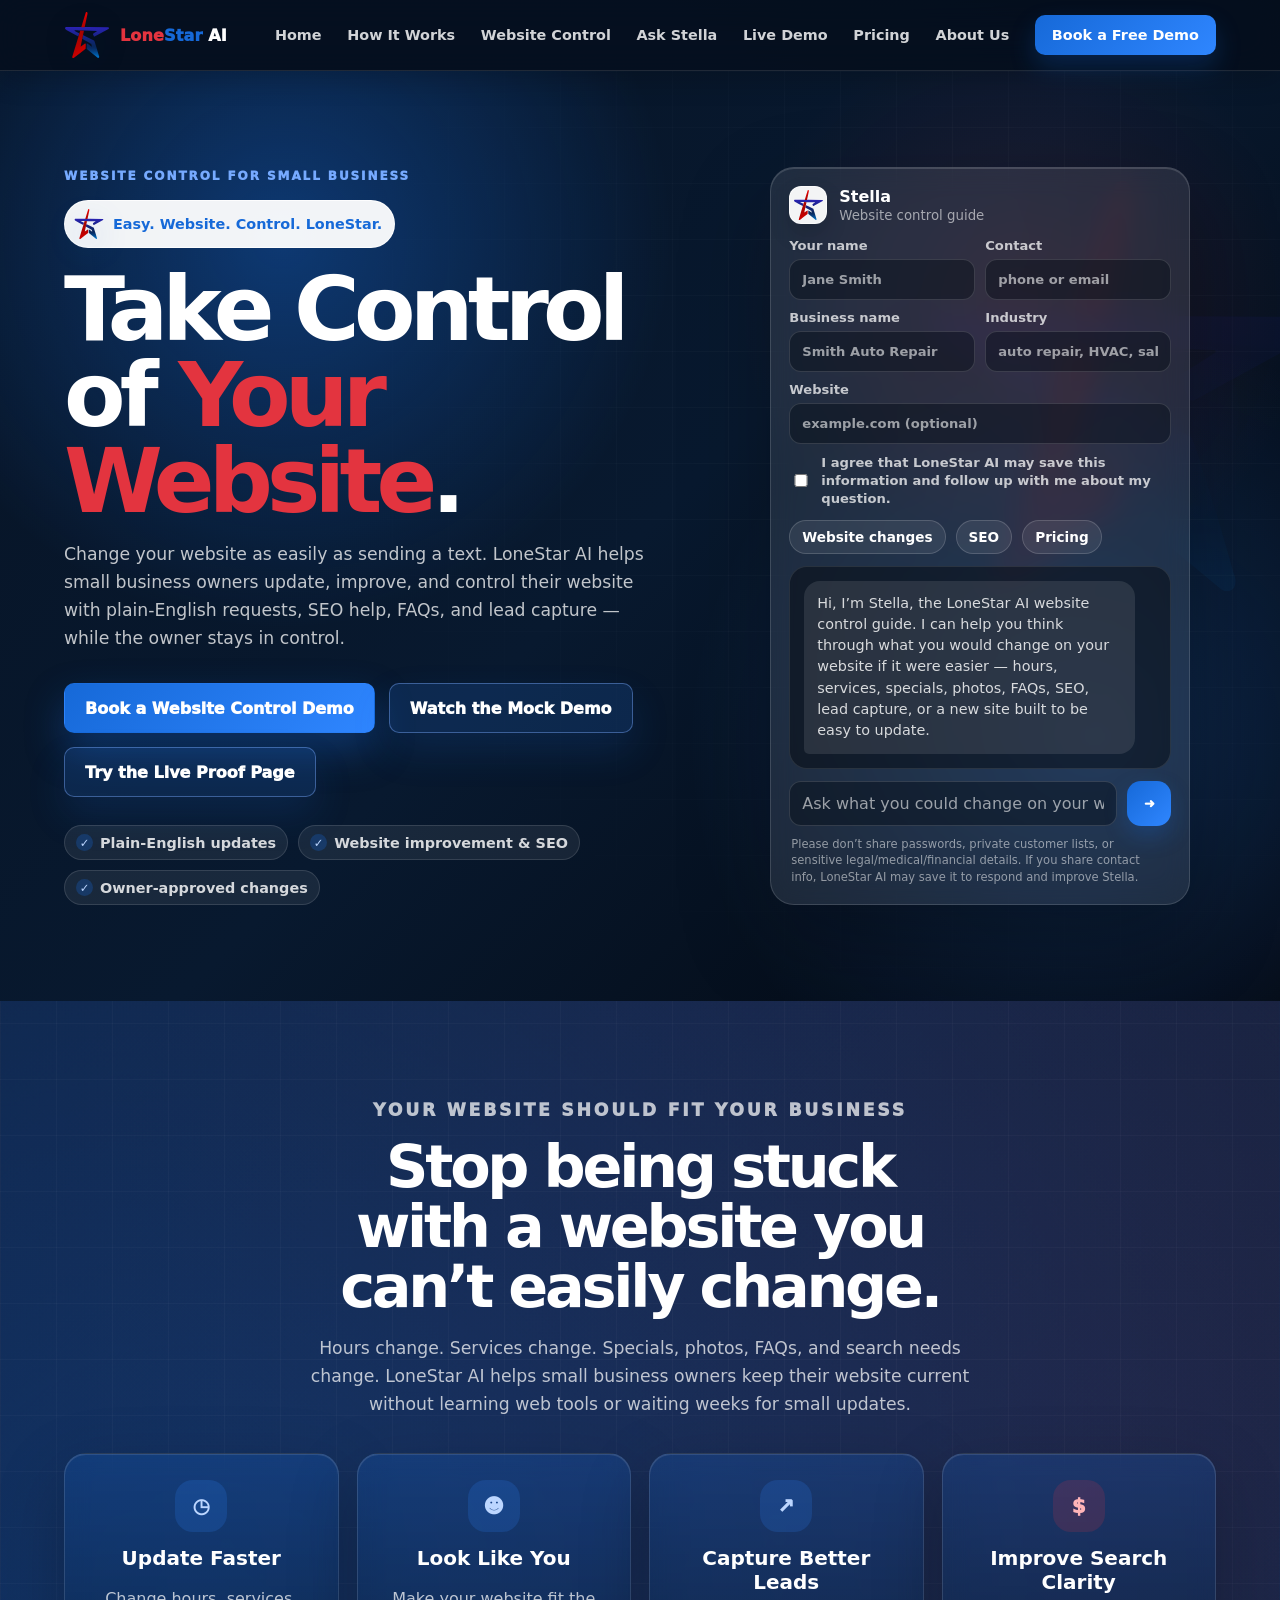
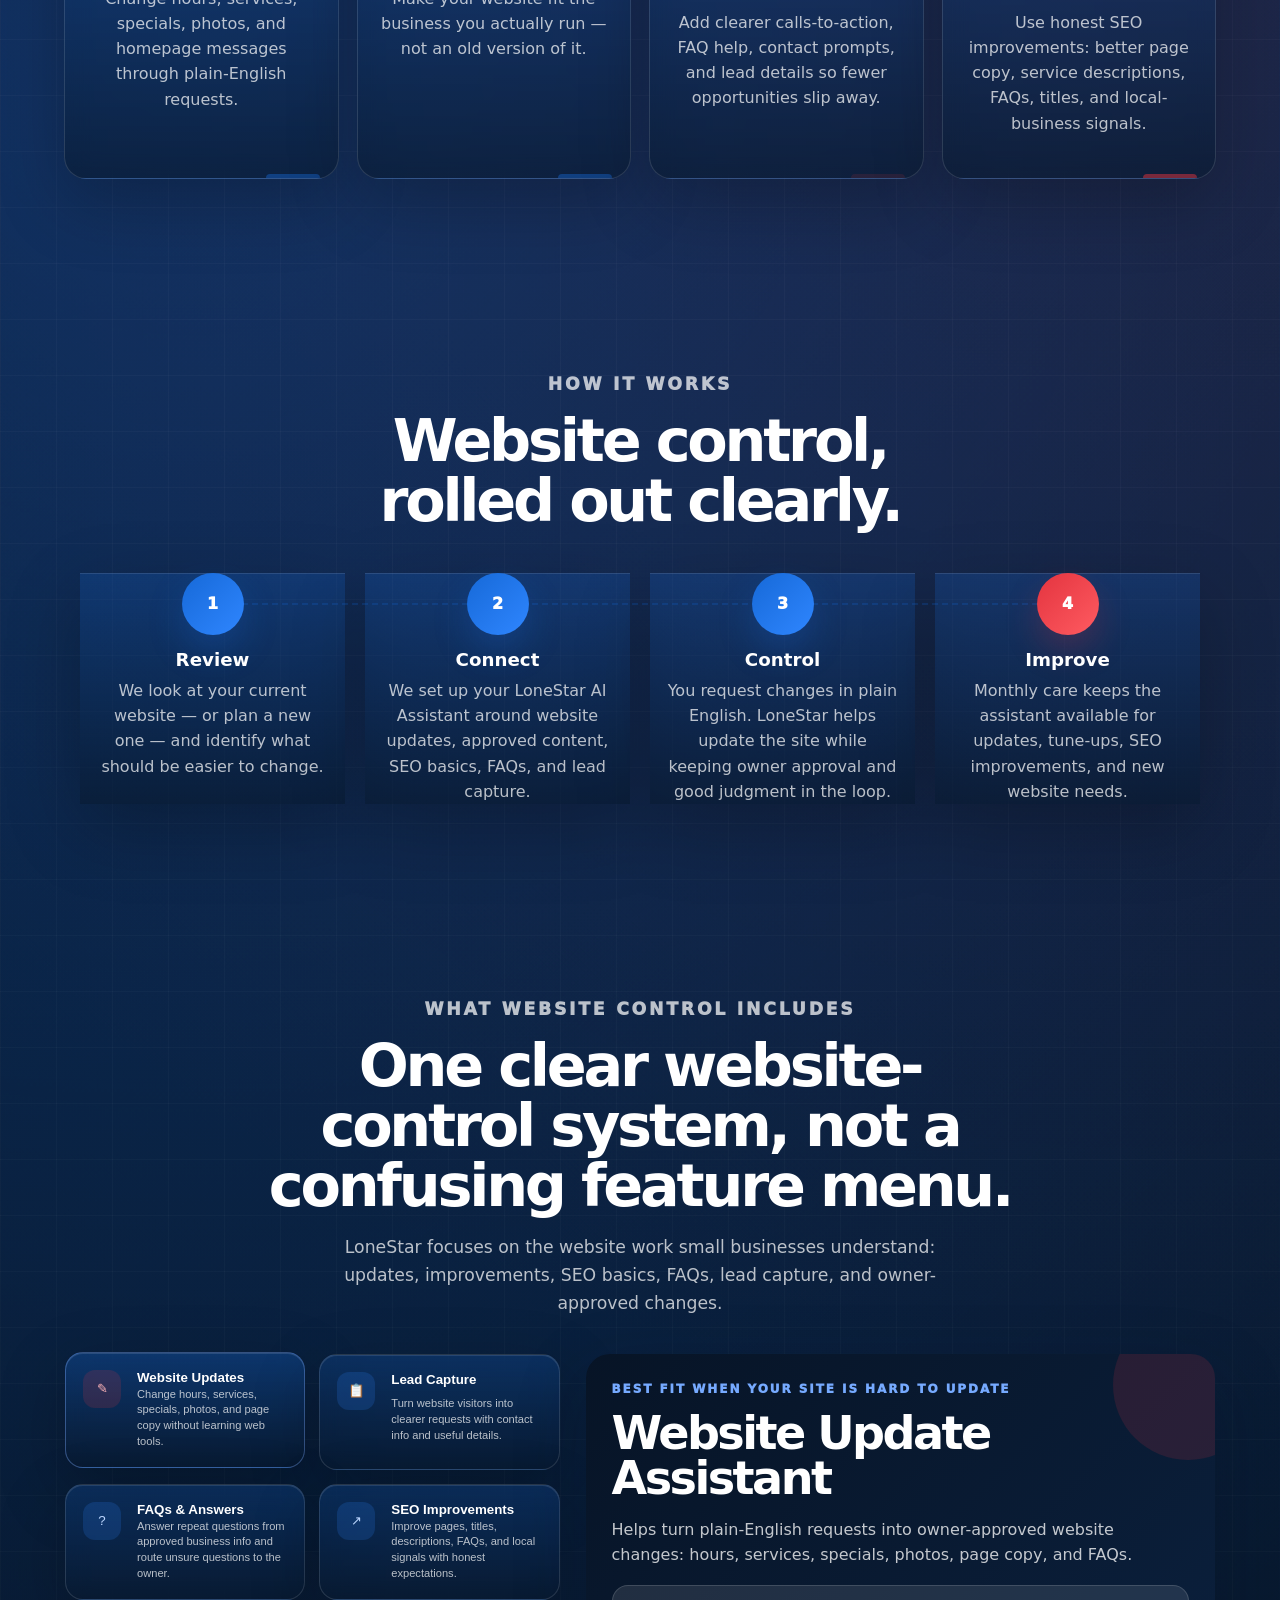
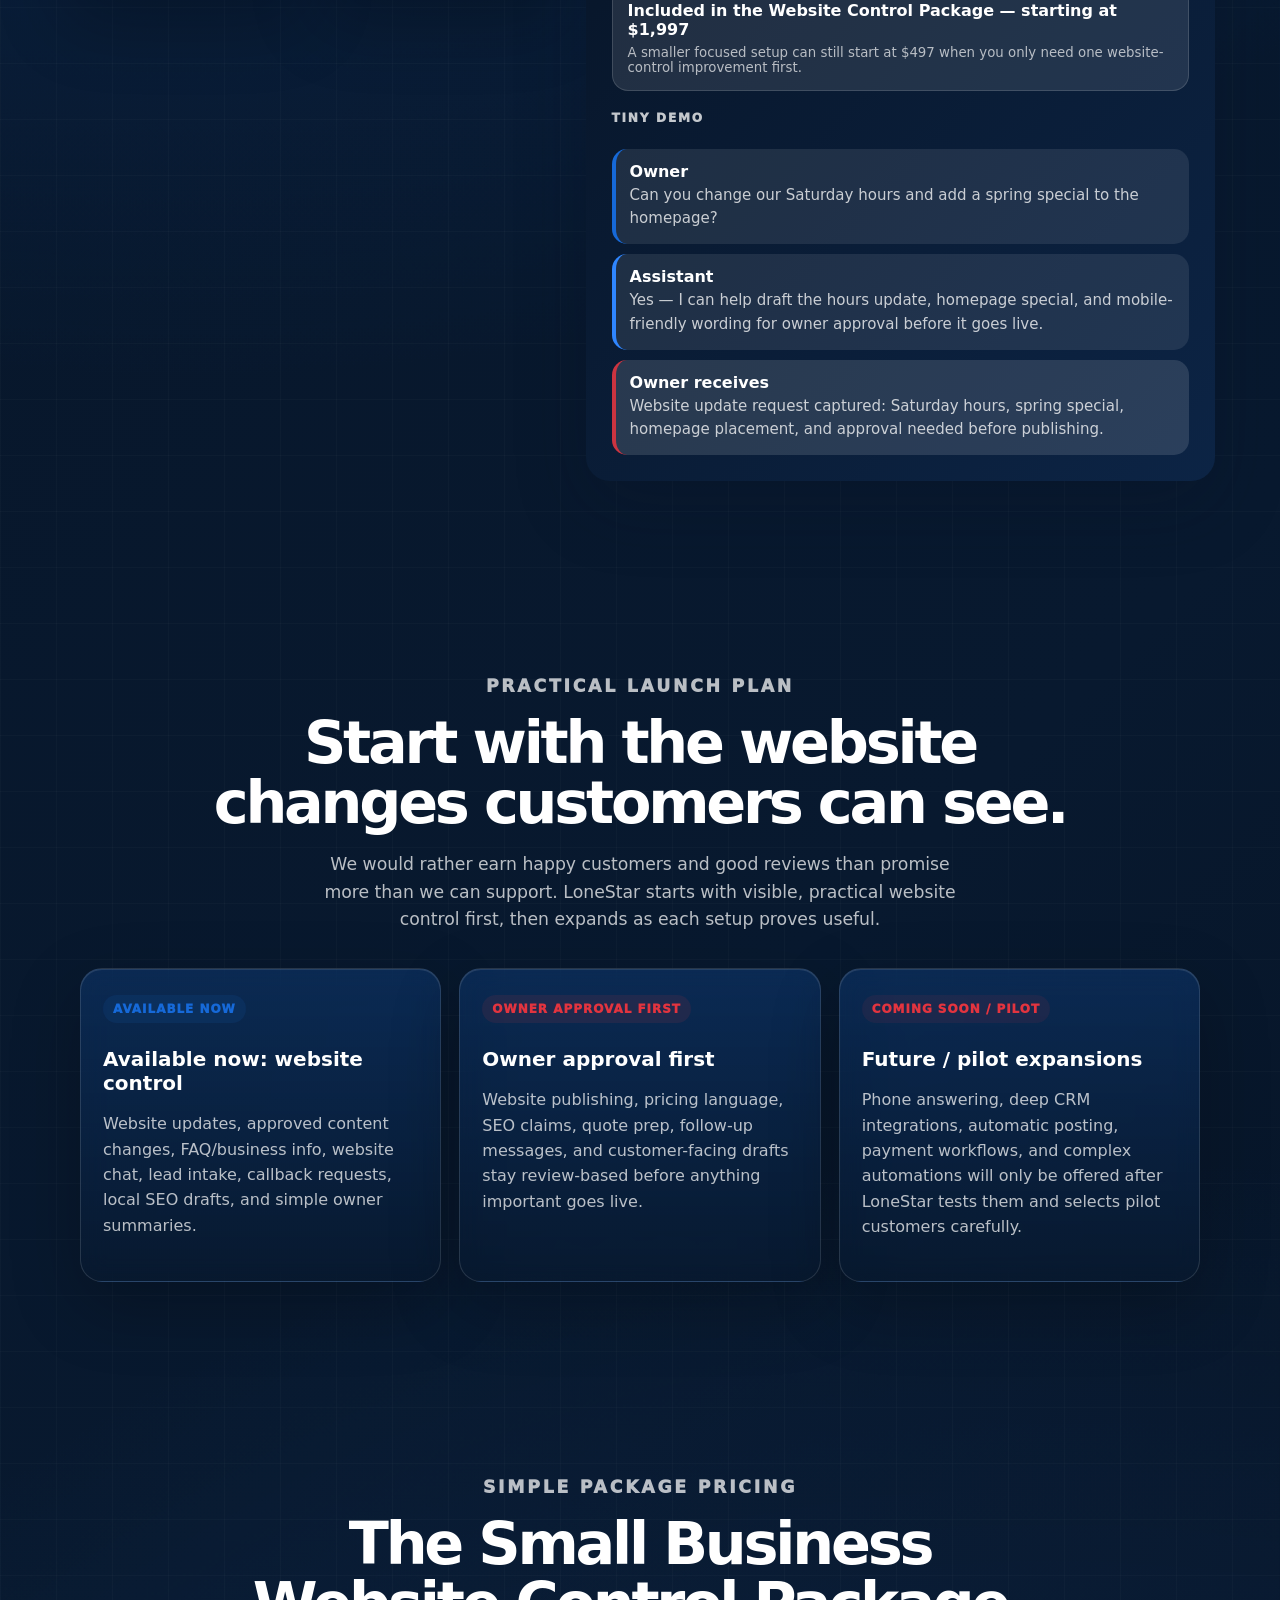
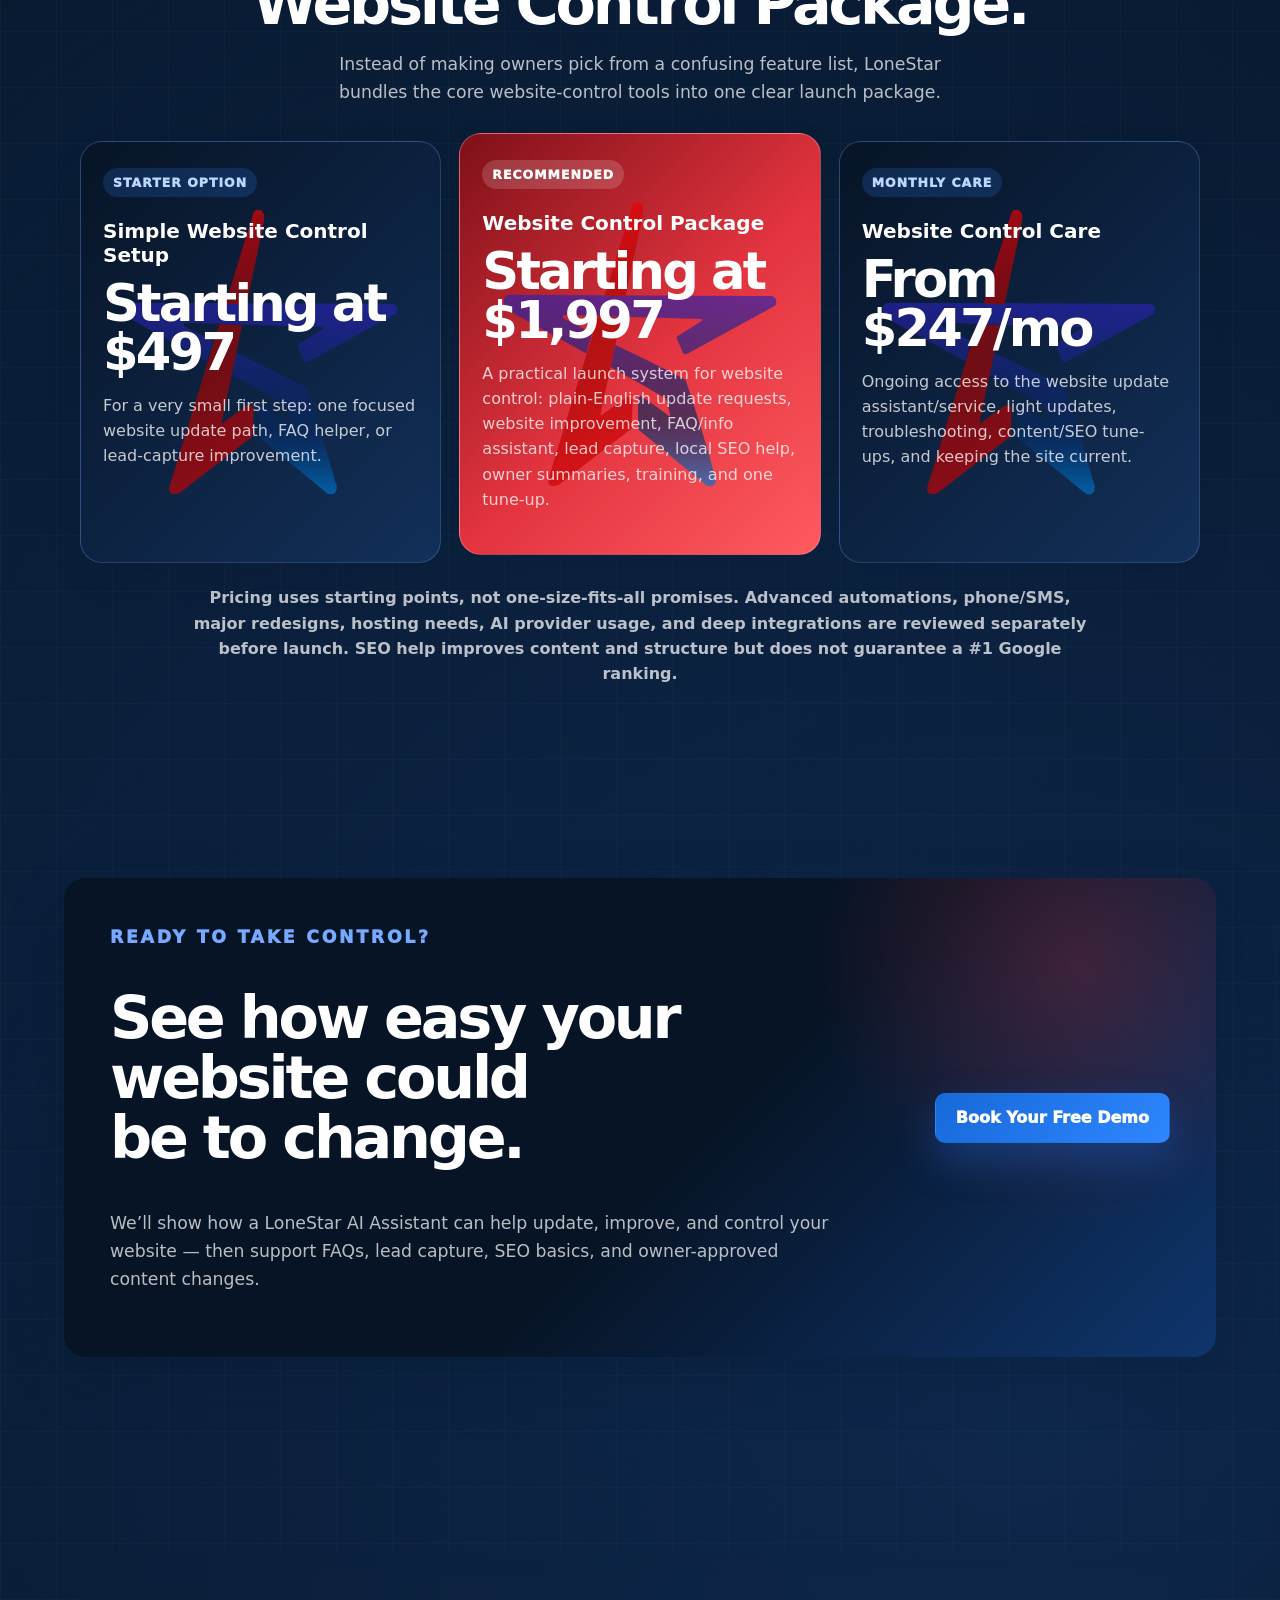
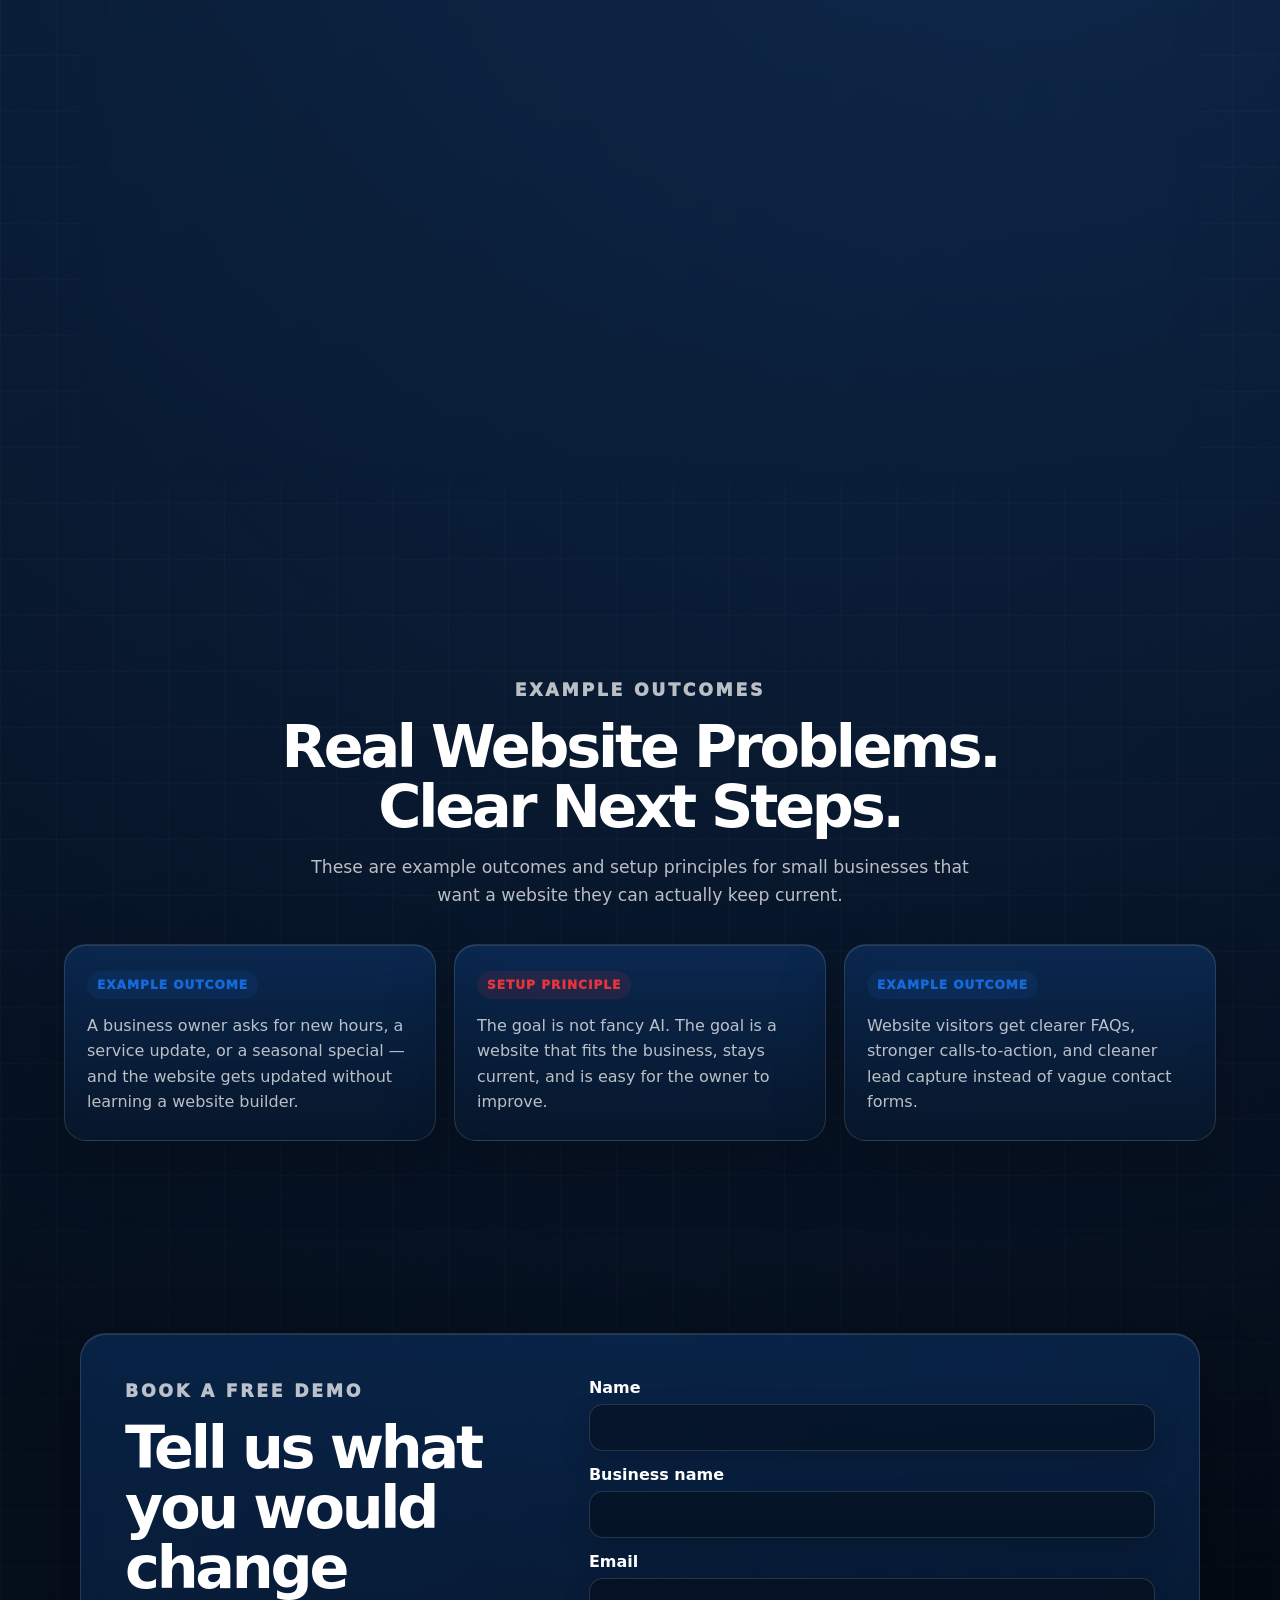
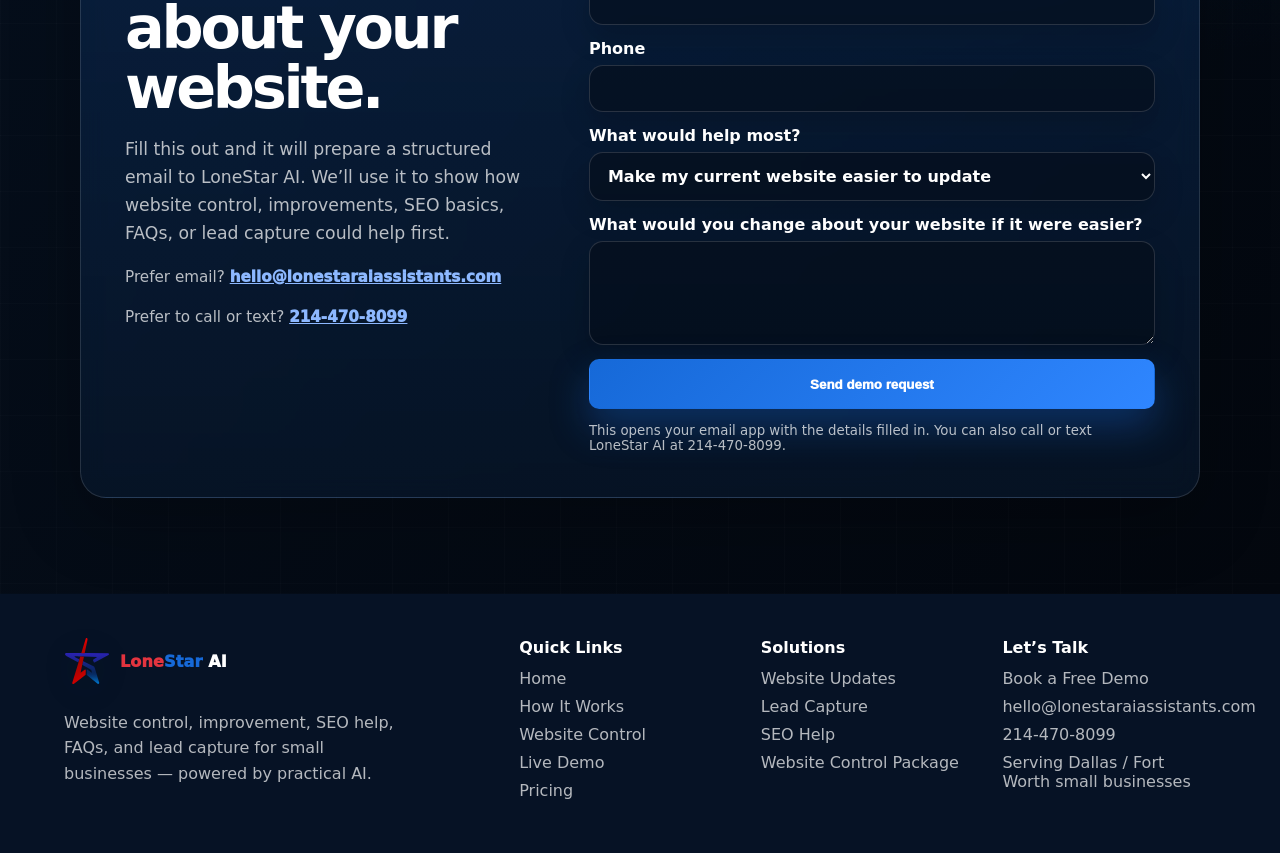
==== commit 6b136232: "Add live website proof demo page" ====
--- a/index.html
+++ b/index.html
@@ -38,6 +38,7 @@
         <a href="#how-it-works">How It Works</a>
         <a href="#solutions">Website Control</a>
         <a href="#ask-lonestar">Ask Stella</a>
+        <a href="live-demo.html">Live Demo</a>
         <a href="#pricing">Pricing</a>
         <a href="#about">About Us</a>
         <a class="nav-cta" href="#contact">Book a Free Demo</a>
@@ -55,6 +56,7 @@
             <div class="hero-actions">
               <a class="btn primary" href="#contact">Book a Website Control Demo</a>
               <a class="btn ghost" href="demo-control.html">Watch the Mock Demo</a>
+              <a class="btn ghost" href="live-demo.html">Try the Live Proof Page</a>
             </div>
             <div class="trust-strip" aria-label="LoneStar launch benefits">
               <span>Plain-English updates</span>
@@ -310,6 +312,7 @@
         <a href="#top">Home</a>
         <a href="#how-it-works">How It Works</a>
         <a href="#solutions">Website Control</a>
+        <a href="live-demo.html">Live Demo</a>
         <a href="#pricing">Pricing</a>
       </div>
       <div>
